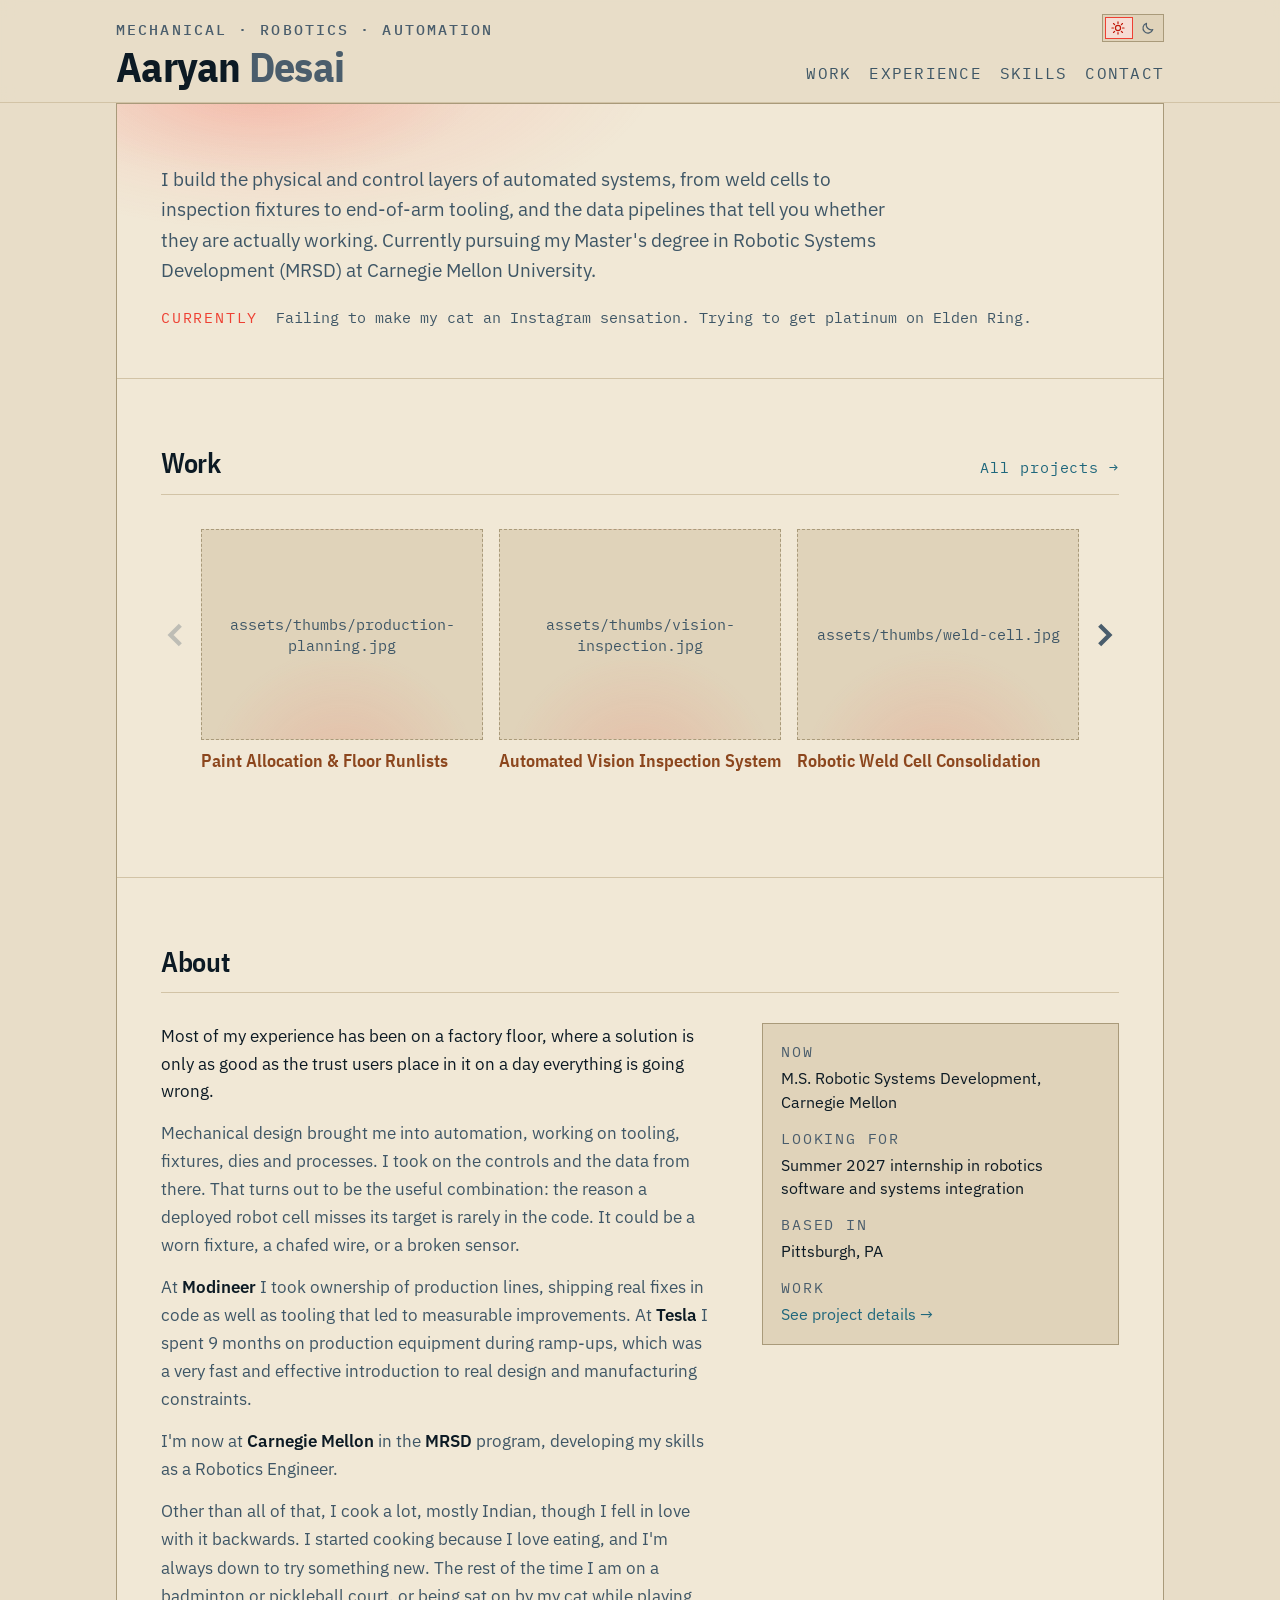
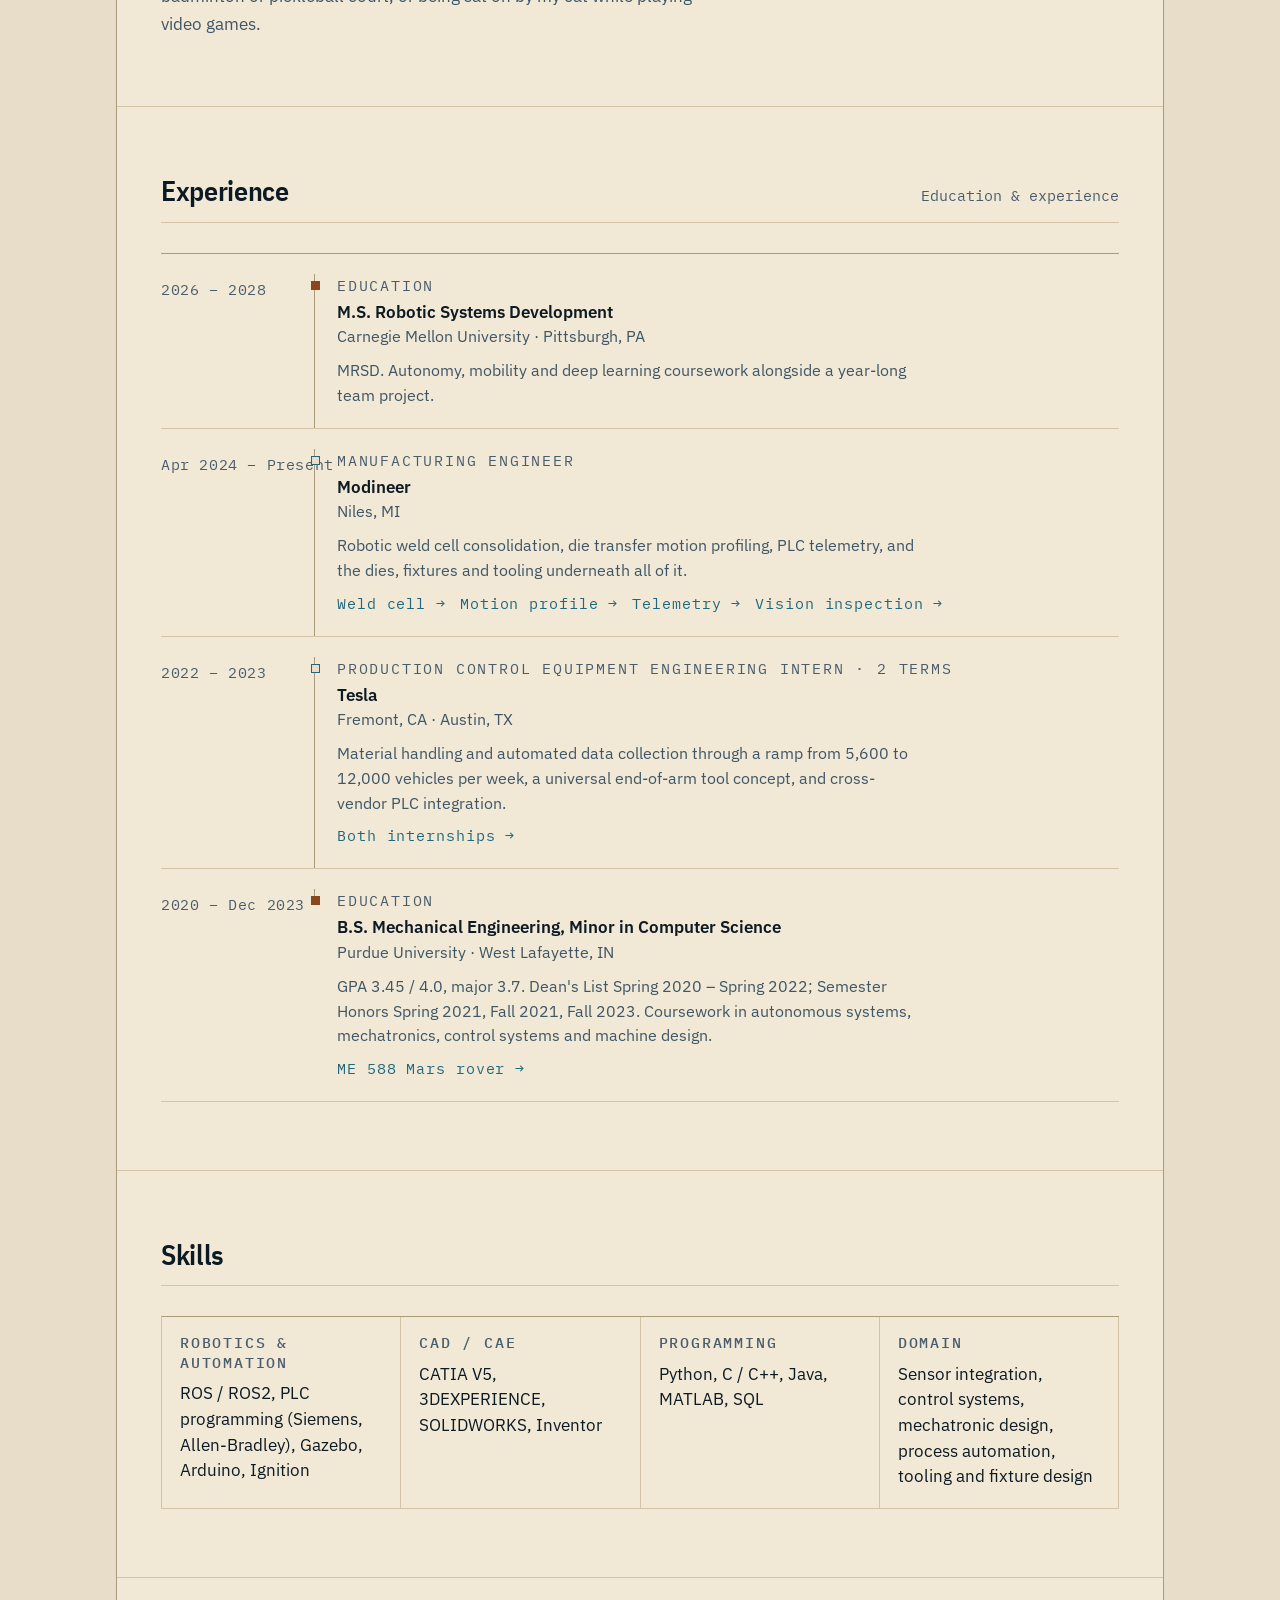
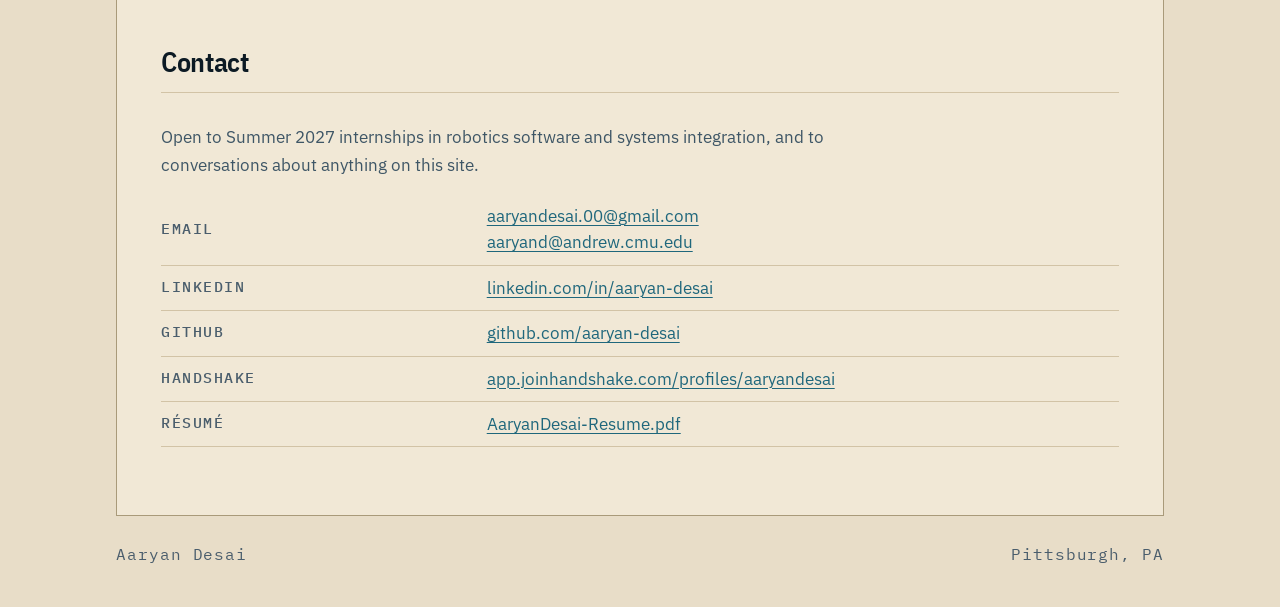
==== index.html @ afa017c1 "Rework landing page, header, light theme" ====
<!doctype html>
<html lang="en">
<head>
<meta charset="utf-8">
<meta name="viewport" content="width=device-width, initial-scale=1, viewport-fit=cover">
<title>Aaryan Desai</title>
<meta name="description" content="Robotics software and systems integration, from a mechanical engineering background. CMU MRSD.">
<link rel="preconnect" href="https://fonts.googleapis.com">
<link rel="preconnect" href="https://fonts.gstatic.com" crossorigin>
<link rel="stylesheet" href="https://fonts.googleapis.com/css2?family=IBM+Plex+Mono:wght@400;500;600&family=IBM+Plex+Sans+Condensed:wght@500;600;700&family=IBM+Plex+Sans:wght@400;500;600&display=swap">
<link rel="stylesheet" href="assets/site.css">
</head>
<body>

<header class="topbar">
  <div class="topbar-inner">
    <p class="brand-tag">Mechanical &middot; Robotics &middot; Automation</p>
    <h1 class="brand"><a class="wordmark" href="index.html">Aaryan <span class="surname">Desai</span></a></h1>
    <nav>
      <a href="work/index.html">Work</a>
      <a href="#experience">Experience</a>
      <a href="#skills">Skills</a>
      <a href="#contact">Contact</a>
    </nav>
    <button class="theme-switch" id="theme-toggle" type="button" role="switch"
            aria-checked="false" aria-label="Dark mode">
      <span class="ts-track">
        <span class="ts-icon ts-sun" aria-hidden="true">
          <svg viewBox="0 0 24 24" width="14" height="14" fill="none" stroke="currentColor"
               stroke-width="2" stroke-linecap="round"><circle cx="12" cy="12" r="4.4"/><path
               d="M12 1.6v2.6M12 19.8v2.6M4.3 4.3l1.9 1.9M17.8 17.8l1.9 1.9M1.6 12h2.6M19.8 12h2.6M4.3 19.7l1.9-1.9M17.8 6.2l1.9-1.9"/></svg>
        </span>
        <span class="ts-icon ts-moon" aria-hidden="true">
          <svg viewBox="0 0 24 24" width="14" height="14" fill="none" stroke="currentColor"
               stroke-width="2" stroke-linejoin="round" stroke-linecap="round"><path
               d="M20.2 14.6A8.6 8.6 0 0 1 9.4 3.8a8.6 8.6 0 1 0 10.8 10.8z"/></svg>
        </span>
        <span class="ts-knob" aria-hidden="true"></span>
      </span>
    </button>
  </div>
</header>

<main class="sheet">
  <div class="frame">

    <section class="hero hero-open">
      <div class="hero-body">
        <p class="lede">I build the physical and control layers of automated systems, from weld cells to inspection
        fixtures to end-of-arm tooling, and the data pipelines that tell you whether they are actually working.
        Currently pursuing my Master's degree in Robotic Systems Development (MRSD) at Carnegie Mellon University.</p>
        <p class="about-now"><span class="now-k">Currently</span> Failing to make my cat an Instagram sensation.
        Trying to get platinum on Elden Ring.</p>
      </div>
    </section>

    <section class="section" id="work">
      <div class="section-head">
        <h2 class="section-title">Work</h2>
        <a class="more" href="work/index.html">All projects &rarr;</a>
      </div>
      <div class="tile-row" id="tile-row">
      <button class="tile-step" id="tile-prev" type="button" aria-label="Previous project" disabled>
        <svg viewBox="0 0 24 24" fill="none" stroke="currentColor" stroke-width="4"
             aria-hidden="true"><polyline points="16 3 7 12 16 21"/></svg>
      </button>
      <div class="tile-strip" id="tile-strip">
        <a class="tile" href="work/production-planning.html">
          <span class="tile-thumb is-empty"><span class="hint">assets/thumbs/production-planning.jpg</span></span>
          <span class="tile-title">Paint Allocation &amp; Floor Runlists</span>
        </a>
        <a class="tile" href="work/vision-inspection.html">
          <span class="tile-thumb is-empty"><span class="hint">assets/thumbs/vision-inspection.jpg</span></span>
          <span class="tile-title">Automated Vision Inspection System</span>
        </a>
        <a class="tile" href="work/weld-cell.html">
          <span class="tile-thumb is-empty"><span class="hint">assets/thumbs/weld-cell.jpg</span></span>
          <span class="tile-title">Robotic Weld Cell Consolidation</span>
        </a>
        <a class="tile" href="work/die-transfer.html">
          <span class="tile-thumb is-empty"><span class="hint">assets/thumbs/die-transfer.jpg</span></span>
          <span class="tile-title">Die Transfer Motion Profile</span>
        </a>
        <a class="tile" href="work/plc-telemetry.html">
          <span class="tile-thumb is-empty"><span class="hint">assets/thumbs/plc-telemetry.jpg</span></span>
          <span class="tile-title">PLC Telemetry &amp; Fault Analytics</span>
        </a>
        <a class="tile" href="work/tesla-internships.html">
          <span class="tile-thumb is-empty"><span class="hint">assets/thumbs/tesla-internships.jpg</span></span>
          <span class="tile-title">Tesla &mdash; Production Control Equipment</span>
        </a>
        <a class="tile" href="work/mars-rover.html">
          <span class="tile-thumb is-empty"><span class="hint">assets/thumbs/mars-rover.jpg</span></span>
          <span class="tile-title">ME 588 Autonomous Mars Rover</span>
        </a>
      </div>
      <button class="tile-step" id="tile-next" type="button" aria-label="Next project">
        <svg viewBox="0 0 24 24" fill="none" stroke="currentColor" stroke-width="4"
             aria-hidden="true"><polyline points="8 3 17 12 8 21"/></svg>
      </button>
      </div>
    </section>

    <section class="section" id="about">
      <div class="section-head">
        <h2 class="section-title">About</h2>
      </div>
      <div class="about-grid">
        <div class="about-prose">
          <p class="first">Most of my experience has been on a factory floor, where a solution is only as good as the
          trust users place in it on a day everything is going wrong.</p>
          <p>Mechanical design brought me into automation, working on tooling, fixtures, dies and processes. I took on
          the controls and the data from there. That turns out to be the useful combination: the reason
          a deployed robot cell misses its target is rarely in the code. It could be a worn fixture, a chafed wire, or a broken sensor.</p>
          <p>At <strong>Modineer</strong> I took ownership of production lines, shipping real fixes in code as well as tooling that led 
          to measurable improvements. At <strong>Tesla</strong> I spent 9 months on production 
          equipment during ramp-ups, which was a very fast and effective introduction to real design and manufacturing constraints.</p>
          <p>I'm now at <strong>Carnegie Mellon</strong> in the <strong>MRSD</strong> program, developing my skills as a Robotics Engineer.</p>
          <p>Other than all of that, I cook a lot, mostly Indian, though I fell in love with it backwards. I
          started cooking because I love eating, and I'm always down to try something new. The rest of the time
          I am on a badminton or pickleball court, or being sat on by my cat while playing video games.</p>
        </div>

        <aside class="about-aside">
          <div class="aside-row">
            <span class="aside-k">Now</span>
            <span class="aside-v">M.S. Robotic Systems Development, Carnegie Mellon</span>
          </div>
          <div class="aside-row">
            <span class="aside-k">Looking for</span>
            <span class="aside-v">Summer 2027 internship in robotics software and systems integration</span>
          </div>
          <div class="aside-row">
            <span class="aside-k">Based in</span>
            <span class="aside-v">Pittsburgh, PA</span>
          </div>
          <div class="aside-row">
            <span class="aside-k">Work</span>
            <span class="aside-v"><a href="work/index.html">See project details &rarr;</a></span>
          </div>
        </aside>
      </div>
    </section>

    <section class="section" id="experience">
      <div class="section-head">
        <h2 class="section-title">Experience</h2>
        <span class="count">Education &amp; experience</span>
      </div>

      <div class="timeline">

        <div class="tl-item" data-kind="edu">
          <div class="tl-when">2026 &ndash; 2028</div>
          <div class="tl-rail"></div>
          <div class="tl-body">
            <div class="tl-kind">Education</div>
            <div class="tl-title">M.S. Robotic Systems Development</div>
            <div class="tl-org">Carnegie Mellon University &middot; Pittsburgh, PA</div>
            <p class="tl-note">MRSD. Autonomy, mobility and deep learning coursework alongside a year-long
            team project.</p>
          </div>
        </div>

        <div class="tl-item" data-kind="work">
          <div class="tl-when">Apr 2024 &ndash; Present</div>
          <div class="tl-rail"></div>
          <div class="tl-body">
            <div class="tl-kind">Manufacturing Engineer</div>
            <div class="tl-title">Modineer</div>
            <div class="tl-org">Niles, MI</div>
            <p class="tl-note">Robotic weld cell consolidation, die transfer motion profiling, PLC telemetry,
            and the dies, fixtures and tooling underneath all of it.</p>
            <div class="tl-links">
              <a href="work/weld-cell.html">Weld cell &rarr;</a>
              <a href="work/die-transfer.html">Motion profile &rarr;</a>
              <a href="work/plc-telemetry.html">Telemetry &rarr;</a>
              <a href="work/vision-inspection.html">Vision inspection &rarr;</a>
            </div>
          </div>
        </div>

        <div class="tl-item" data-kind="work">
          <div class="tl-when">2022 &ndash; 2023</div>
          <div class="tl-rail"></div>
          <div class="tl-body">
            <div class="tl-kind">Production Control Equipment Engineering Intern &middot; 2 terms</div>
            <div class="tl-title">Tesla</div>
            <div class="tl-org">Fremont, CA &middot; Austin, TX</div>
            <p class="tl-note">Material handling and automated data collection through a ramp from 5,600 to
            12,000 vehicles per week, a universal end-of-arm tool concept, and cross-vendor PLC integration.</p>
            <div class="tl-links">
              <a href="work/tesla-internships.html">Both internships &rarr;</a>
            </div>
          </div>
        </div>

        <div class="tl-item" data-kind="edu">
          <div class="tl-when">2020 &ndash; Dec 2023</div>
          <div class="tl-rail"></div>
          <div class="tl-body">
            <div class="tl-kind">Education</div>
            <div class="tl-title">B.S. Mechanical Engineering, Minor in Computer Science</div>
            <div class="tl-org">Purdue University &middot; West Lafayette, IN</div>
            <p class="tl-note">GPA 3.45 / 4.0, major 3.7. Dean's List Spring 2020 &ndash; Spring 2022;
            Semester Honors Spring 2021, Fall 2021, Fall 2023. Coursework in autonomous systems, mechatronics,
            control systems and machine design.</p>
            <div class="tl-links">
              <a href="work/mars-rover.html">ME 588 Mars rover &rarr;</a>
            </div>
          </div>
        </div>

      </div>
    </section>

    <section class="section" id="skills">
      <div class="section-head">
        <h2 class="section-title">Skills</h2>
      </div>
      <div class="skill-grid">
        <div class="skill-block">
          <h3>Robotics &amp; Automation</h3>
          <p>ROS / ROS2, PLC programming (Siemens, Allen-Bradley), Gazebo, Arduino, Ignition</p>
        </div>
        <div class="skill-block">
          <h3>CAD / CAE</h3>
          <p>CATIA V5, 3DEXPERIENCE, SOLIDWORKS, Inventor</p>
        </div>
        <div class="skill-block">
          <h3>Programming</h3>
          <p>Python, C / C++, Java, MATLAB, SQL</p>
        </div>
        <div class="skill-block">
          <h3>Domain</h3>
          <p>Sensor integration, control systems, mechatronic design, process automation, tooling and fixture design</p>
        </div>
      </div>
    </section>

    <section class="section" id="contact">
      <div class="section-head">
        <h2 class="section-title">Contact</h2>
      </div>
      <div class="prose">
        <p>Open to Summer 2027 internships in robotics software and systems integration, and to
        conversations about anything on this site.</p>
        <div class="table-scroll">
          <table class="spec">
            <tbody>
              <tr><th class="mid">Email</th><td><a href="mailto:aaryandesai.00@gmail.com">aaryandesai.00@gmail.com</a><br>
                <a href="mailto:aaryand@andrew.cmu.edu">aaryand@andrew.cmu.edu</a></td></tr>
              <tr><th>LinkedIn</th><td><a href="https://linkedin.com/in/aaryan-desai">linkedin.com/in/aaryan-desai</a></td></tr>
              <tr><th>GitHub</th><td><a href="https://github.com/aaryan-desai">github.com/aaryan-desai</a></td></tr>
              <tr><th>Handshake</th><td><a href="https://app.joinhandshake.com/profiles/aaryandesai">app.joinhandshake.com/profiles/aaryandesai</a></td></tr>
              <tr><th>Résumé</th><td><a href="assets/AaryanDesai-Resume.pdf">AaryanDesai-Resume.pdf</a></td></tr>
            </tbody>
          </table>
        </div>
      </div>
    </section>

  </div>
</main>

<footer class="footer">
  <span>Aaryan Desai</span>
  <span class="spacer">Pittsburgh, PA</span>
</footer>

<script>
(function () {
  var root = document.documentElement;
  var btn  = document.getElementById('theme-toggle');
  var mq   = window.matchMedia('(prefers-color-scheme: dark)');

  function stored() {
    try { return localStorage.getItem('ad-theme'); } catch (e) { return null; }
  }
  function resolved() {
    var s = stored();
    return (s === 'dark' || s === 'light') ? s : (mq.matches ? 'dark' : 'light');
  }
  function paint() {
    var mode = resolved();
    btn.setAttribute('aria-checked', mode === 'dark' ? 'true' : 'false');
    btn.setAttribute('aria-label', mode === 'dark' ? 'Switch to light mode' : 'Switch to dark mode');
  }

  var s = stored();
  if (s === 'dark' || s === 'light') root.setAttribute('data-theme', s);
  paint();

  btn.addEventListener('click', function () {
    var next = resolved() === 'dark' ? 'light' : 'dark';
    root.setAttribute('data-theme', next);
    try { localStorage.setItem('ad-theme', next); } catch (e) {}
    paint();
  });

  mq.addEventListener('change', function () { if (!stored()) paint(); });
})();
</script>
<script>
(function () {
  var row   = document.getElementById('tile-row');
  var strip = document.getElementById('tile-strip');
  var prev  = document.getElementById('tile-prev');
  var next  = document.getElementById('tile-next');
  var calm  = window.matchMedia('(prefers-reduced-motion: reduce)');

  // one tile plus the gap beside it
  function step() {
    var tiles = strip.querySelectorAll('.tile');
    return tiles.length > 1 ? tiles[1].offsetLeft - tiles[0].offsetLeft : strip.clientWidth;
  }
  function sync() {
    var thumb = strip.querySelector('.tile-thumb');
    if (thumb) row.style.setProperty('--thumb-h', thumb.offsetHeight + 'px');
    var max = strip.scrollWidth - strip.clientWidth;
    prev.disabled = strip.scrollLeft <= 1;
    next.disabled = strip.scrollLeft >= max - 1;
  }
  function move(dir) {
    strip.scrollBy({ left: dir * step(), behavior: calm.matches ? 'auto' : 'smooth' });
  }

  prev.addEventListener('click', function () { move(-1); });
  next.addEventListener('click', function () { move(1); });
  strip.addEventListener('scroll', sync, { passive: true });
  window.addEventListener('resize', sync);
  sync();
})();
</script>

</body>
</html>
---- assets/site.css ----
/* ============================================================
   Aaryan Desai - portfolio
   Aenami "Lantern Glow" (dark) with an inverted Aenami light
   counterpart. Three theme states are handled: bare :root is
   light, the media query covers system-dark, and [data-theme]
   lets the toggle win in both directions.

   Ground family sampled from Alena Aenami, "In Search of Peace"
   via ~/ubuntu-rice/aenami-theme/palette/aenami.json
   ============================================================ */

/* ---- LIGHT: Aenami inverted, on beige. base #0c1a24 becomes the ink. ---- */
:root {
  --paper:       #E8DDC8;   /* beige ground; the ink stays Aenami */
  --surface:     #F1E8D6;
  --sunk:        #E0D3BA;
  --rule:        #D2C3A6;
  --rule-firm:   #A99A7A;

  --ink:         #0C1A24;   /* Aenami base, verbatim */
  --ink-soft:    #3E5666;
  --ink-faint:   #4A5D6C;   /* holds 4.5 on --sunk   */

  --accent:      #1F677C;   /* Aenami teal, deepened for the beige */
  --accent-wash: #CFE2E9;
  --accent-on:   #20687D;
  --signal:      #EE4033;
  --signal-wash: #F6DCD4;
  --signal-on:   #C21507;
  --signal-lift: #B31204;
  --head:        #8C461D;

  --glow-a:      rgba(249, 98, 86, 0.20);
  --glow-b:      rgba(249, 98, 86, 0.00);

  color-scheme: light;
}

/* ---- DARK: Lantern Glow. ---- */
@media (prefers-color-scheme: dark) {
  :root:not([data-theme="light"]) {
    --paper:       #0C1A24;
    --surface:     #142B3C;
    --sunk:        #1B3B51;
    --rule:        #1F4460;
    --rule-firm:   #25516F;

    --ink:         #F8FBFC;
    --ink-soft:    #A3B8C4;
    --ink-faint:   #90A6B2;

    --accent:      #6FC9DC;
    --accent-wash: #234456;
    --accent-on:   #6FC9DC;
    --signal:      #FF6B4F;
    --signal-wash: #33272B;
    --signal-on:   #FF6B4F;
    --signal-lift: #FF7B62;
    --head:        #F0B380;

    --glow-a:      rgba(249, 98, 86, 0.50);
    --glow-b:      rgba(249, 98, 86, 0.00);

    color-scheme: dark;
  }
}

:root[data-theme="dark"] {
  --paper:       #0C1A24;
  --surface:     #142B3C;
  --sunk:        #1B3B51;
  --rule:        #1F4460;
  --rule-firm:   #25516F;

  --ink:         #F8FBFC;
  --ink-soft:    #A3B8C4;
  --ink-faint:   #90A6B2;

  --accent:      #6FC9DC;
  --accent-wash: #234456;
  --accent-on:   #6FC9DC;
  --signal:      #FF6B4F;
  --signal-wash: #33272B;
  --signal-on:   #FF6B4F;
  --signal-lift: #FF7B62;
  --head:        #F0B380;

  --glow-a:      rgba(249, 98, 86, 0.50);
  --glow-b:      rgba(249, 98, 86, 0.00);

  color-scheme: dark;
}

* { box-sizing: border-box; }

body {
  margin: 0;
  background: var(--paper);
  color: var(--ink);
  font-family: "IBM Plex Sans", ui-sans-serif, system-ui, sans-serif;
  font-size: 17px;
  line-height: 1.6;
  -webkit-font-smoothing: antialiased;
}

img { max-width: 100%; display: block; }

a { color: var(--accent); text-decoration-thickness: 1px; text-underline-offset: 3px; }
a:focus-visible, button:focus-visible {
  outline: 2px solid var(--accent);
  outline-offset: 2px;
}

/* ---------- sheet frame ---------------------------------- */

.sheet {
  max-width: 1080px;
  margin: 0 auto;
  padding-inline: 16px;
}

.frame {
  border: 1px solid var(--rule-firm);
  background: var(--surface);
  position: relative;
}

/* corner registration ticks, like a real drawing border */
.frame::before,
.frame::after {
  content: "";
  position: absolute;
  width: 9px; height: 9px;
  border: 1px solid var(--rule-firm);
  pointer-events: none;
}
.frame::before { top: -1px; left: -1px; border-right: 0; border-bottom: 0; }
.frame::after  { bottom: -1px; right: -1px; border-left: 0; border-top: 0; }

/* ---------- type roles ----------------------------------- */

.eyebrow {
  font-family: "IBM Plex Mono", ui-monospace, monospace;
  font-size: 15px;
  font-weight: 500;
  letter-spacing: 0.14em;
  text-transform: uppercase;
  color: var(--ink-faint);
  margin: 0;
}

h1, h2, h3 {
  font-family: "IBM Plex Sans Condensed", "IBM Plex Sans", sans-serif;
  font-weight: 600;
  letter-spacing: -0.01em;
  text-wrap: balance;
  margin: 0;
}

h1 { font-size: clamp(2.06rem, 6vw, 3.25rem); line-height: 1.04; }
h2 { font-size: clamp(1.46rem, 3.4vw, 1.9rem); line-height: 1.15; }
h3 { font-size: 1.1rem; line-height: 1.3; }

p { margin: 0; max-width: 68ch; }

.mono {
  font-family: "IBM Plex Mono", ui-monospace, monospace;
  font-variant-numeric: tabular-nums;
}

.lede {
  font-size: clamp(1.08rem, 2.1vw, 1.18rem);
  color: var(--ink-soft);
  line-height: 1.62;
}

/* ---------- top nav -------------------------------------- */

.topbar {
  position: sticky;
  top: env(safe-area-inset-top, 0px);
  z-index: 20;
  background: color-mix(in srgb, var(--paper) 88%, transparent);
  backdrop-filter: blur(8px);
  border-bottom: 1px solid var(--rule);
}

/* masthead: a small tag line over a large name on the left; the theme
   switch over the nav on the right, nav sitting on the name's baseline */
.topbar-inner {
  max-width: 1080px;
  margin: 0 auto;
  padding: 14px 16px 14px;
  display: grid;
  grid-template-columns: minmax(0, 1fr) auto;
  grid-template-areas:
    "tag  switch"
    "name nav";
  column-gap: 24px;
  row-gap: 4px;
  align-items: end;
}

.brand-tag {
  grid-area: tag;
  font-family: "IBM Plex Mono", ui-monospace, monospace;
  font-size: 15px;
  font-weight: 500;
  letter-spacing: 0.14em;
  text-transform: uppercase;
  color: var(--ink-faint);
  max-width: none;
  /* at tablet widths the nav narrows this column; the line may run on
     under the theme switch's row rather than break in two */
  white-space: nowrap;
}

.brand { grid-area: name; font-size: inherit; line-height: 1; }
.topbar-inner > .wordmark { grid-area: name; }

.wordmark {
  display: block;
  font-family: "IBM Plex Sans Condensed", "IBM Plex Sans", sans-serif;
  font-size: clamp(1.75rem, 4.6vw, 2.6rem);
  font-weight: 700;
  line-height: 1;
  letter-spacing: -0.015em;
  color: var(--ink);
  text-decoration: none;
}
.wordmark .surname { color: var(--ink-faint); }

.topbar .theme-switch { grid-area: switch; justify-self: end; align-self: center; }

.topbar nav {
  grid-area: nav;
  display: flex;
  gap: 18px;
  flex-wrap: wrap;
  padding-bottom: 2px;
}

@media (max-width: 640px) {
  .topbar-inner {
    grid-template-areas:
      "tag  tag"
      "name switch"
      "nav  nav";
    row-gap: 6px;
    padding-block: 10px;
  }
  .brand-tag { letter-spacing: 0.06em; white-space: normal; }
  .topbar nav { padding-bottom: 0; }
}

.topbar nav a {
  font-family: "IBM Plex Mono", monospace;
  font-size: 15.5px;
  letter-spacing: 0.08em;
  text-transform: uppercase;
  color: var(--ink-soft);
  text-decoration: none;
}
.topbar nav a:hover { color: var(--accent); }

.theme-switch {
  background: none;
  border: 0;
  padding: 0;
  cursor: pointer;
  line-height: 0;
  -webkit-tap-highlight-color: transparent;
}

.ts-track {
  position: relative;
  display: inline-flex;
  align-items: stretch;
  width: 62px;
  height: 28px;
  border: 1px solid var(--rule-firm);
  background: var(--sunk);
  transition: border-color 140ms ease;
}
.theme-switch:hover .ts-track { border-color: var(--accent); }

/* the knob sits behind the icons and marks which mode is active */
.ts-knob {
  position: absolute;
  top: 2px;
  left: 2px;
  width: 28px;
  height: 22px;
  border: 1px solid;
  transition: transform 180ms cubic-bezier(.4, 0, .2, 1),
              background 140ms ease, border-color 140ms ease;
}
/* the knob carries the ACTIVE mode's colour, so the highlighted icon
   always sits on a wash of its own hue */
.theme-switch[aria-checked="false"] .ts-knob {
  background: var(--signal-wash);
  border-color: var(--signal);
}
.theme-switch[aria-checked="true"] .ts-knob {
  background: var(--accent-wash);
  border-color: var(--accent);
  transform: translateX(30px);
}

.ts-icon {
  position: relative;
  z-index: 1;
  flex: 1 1 50%;
  display: grid;
  place-items: center;
  color: var(--ink-faint);
  transition: color 140ms ease;
}
.ts-icon svg { display: block; }

/* highlight whichever mode is currently live */
.theme-switch[aria-checked="false"] .ts-sun  { color: var(--signal-on); }
.theme-switch[aria-checked="true"]  .ts-moon { color: var(--accent-on); }

.theme-switch:focus-visible { outline: none; }
.theme-switch:focus-visible .ts-track {
  outline: 2px solid var(--accent);
  outline-offset: 2px;
}

@media (prefers-reduced-motion: reduce) {
  .ts-knob { transition: none; }
}


/* ---------- hero / title block --------------------------- */

.hero {
  padding: clamp(32px, 6vw, 60px) clamp(20px, 4vw, 44px) 0;
  background:
    radial-gradient(ellipse 62% 105% at 16% -14%, var(--glow-a), var(--glow-b) 58%),
    radial-gradient(ellipse 34% 52% at 13% -4%, var(--glow-a), var(--glow-b) 62%),
    var(--surface);
}

.hero-body { display: grid; gap: 20px; }

.hero h1 .surname { color: var(--ink-faint); }

/* title block: the grid of label/value cells from a drawing sheet */
.titleblock {
  margin-top: clamp(32px, 5vw, 48px);
  border-top: 1px solid var(--rule-firm);
  display: grid;
  grid-template-columns: repeat(4, 1fr);
}

.tb-cell {
  padding: 12px clamp(20px, 4vw, 44px) 14px;
  border-right: 1px solid var(--rule);
  border-bottom: 1px solid var(--rule-firm);
}
.tb-cell:first-child { padding-left: clamp(20px, 4vw, 44px); }
.tb-cell:last-child { border-right: 0; }

.tb-label {
  font-family: "IBM Plex Mono", monospace;
  font-size: 15px;
  letter-spacing: 0.13em;
  text-transform: uppercase;
  color: var(--ink-faint);
  display: block;
  margin-bottom: 3px;
}
.tb-value { font-size: 16.5px; font-weight: 500; line-height: 1.35; }

@media (max-width: 720px) {
  .titleblock { grid-template-columns: repeat(2, 1fr); }
  .tb-cell:nth-child(2n) { border-right: 0; }
  .tb-cell { padding-inline: 20px; }
}

/* ---------- generic section ------------------------------ */

.section { padding: clamp(40px, 6vw, 68px) clamp(20px, 4vw, 44px); }
.section + .section { border-top: 1px solid var(--rule); }

.section-head {
  display: flex;
  align-items: baseline;
  gap: 14px;
  flex-wrap: wrap;
  margin-bottom: 26px;
}
.section-head .count {
  font-family: "IBM Plex Mono", monospace;
  font-size: 15px;
  color: var(--ink-faint);
  margin-left: auto;
  font-variant-numeric: tabular-nums;
}

/* ---------- drawing index (project list) ----------------- */

.index-list { border-top: 1px solid var(--rule-firm); }

.index-row {
  display: grid;
  grid-template-columns: 160px minmax(0, 1fr) auto;
  gap: 6px 24px;
  align-items: start;
  padding: 20px 0;
  border-bottom: 1px solid var(--rule);
  text-decoration: none;
  color: inherit;
  position: relative;
  transition: background 120ms ease, padding-left 120ms ease;
}
.index-row:hover,
.index-row:focus-visible {
  background: var(--sunk);
  padding-left: 12px;
}
.index-row:hover .index-title { color: var(--accent); }
.index-row:hover .tile-thumb { border-color: var(--accent); }
.index-row .index-thumb.is-empty { padding: 8px; }

.index-main { display: grid; gap: 7px; }
.index-title {
  font-family: "IBM Plex Sans Condensed", sans-serif;
  font-size: clamp(1.24rem, 2.6vw, 1.45rem);
  font-weight: 600;
  line-height: 1.2;
  color: var(--head);
  transition: color 120ms ease;
}
.index-sub { color: var(--ink-soft); font-size: 16.5px; line-height: 1.5; max-width: 62ch; }

.index-meta {
  display: flex;
  flex-direction: column;
  align-items: flex-end;
  gap: 8px;
  text-align: right;
}
.index-year {
  font-weight: 500;
  font-family: "IBM Plex Mono", monospace;
  font-size: 16px;
  color: var(--ink-faint);
  font-variant-numeric: tabular-nums;
  white-space: nowrap;
}

.tags { display: flex; gap: 5px; flex-wrap: wrap; justify-content: flex-end; }

.tag {
  font-family: "IBM Plex Mono", monospace;
  font-size: 15px;
  font-weight: 500;
  letter-spacing: 0.1em;
  padding: 3px 7px;
  background: var(--accent-wash);
  color: var(--accent-on);
  white-space: nowrap;
}
.tag[data-d="MECH"] { background: var(--signal-wash); color: var(--signal-on); }

/* three columns stop fitting before the phone breakpoint: the thumbnail
   and the matrix would squeeze the text between them. So the meta
   drops under the text first, then everything stacks. */
@media (max-width: 980px) {
  .index-row { grid-template-columns: 140px minmax(0, 1fr); gap: 12px 20px; }
  .index-row .index-thumb { grid-row: 1 / span 2; }
  .index-meta { grid-column: 2; align-items: flex-start; text-align: left; }
  .tags { justify-content: flex-start; }
}

@media (max-width: 640px) {
  .index-row { grid-template-columns: minmax(0, 1fr); }
  .index-row .index-thumb { grid-row: auto; aspect-ratio: 16 / 9; }
  .index-meta { grid-column: auto; }
}

/* ---------- metric strip --------------------------------- */

.metrics {
  display: grid;
  grid-template-columns: repeat(auto-fit, minmax(150px, 1fr));
  border-top: 1px solid var(--rule-firm);
  border-left: 1px solid var(--rule);
}
.metric {
  padding: 16px 18px;
  border-right: 1px solid var(--rule);
  border-bottom: 1px solid var(--rule);
}
.metric-value {
  font-family: "IBM Plex Mono", monospace;
  font-size: clamp(1.51rem, 3.6vw, 1.85rem);
  font-weight: 600;
  color: var(--signal);
  font-variant-numeric: tabular-nums;
  line-height: 1.1;
  letter-spacing: -0.02em;
}
.metric-label {
  font-family: "IBM Plex Mono", monospace;
  font-size: 15px;
  letter-spacing: 0.1em;
  text-transform: uppercase;
  color: var(--ink-faint);
  margin-top: 6px;
  line-height: 1.4;
}

/* ---------- experience ----------------------------------- */

.roles { display: grid; gap: 0; border-top: 1px solid var(--rule-firm); }

.role {
  display: grid;
  grid-template-columns: 170px 1fr;
  gap: 4px 28px;
  padding: 22px 0;
  border-bottom: 1px solid var(--rule);
}
.role-when {
  font-family: "IBM Plex Mono", monospace;
  font-size: 15.5px;
  color: var(--ink-faint);
  letter-spacing: 0.04em;
  padding-top: 5px;
  font-variant-numeric: tabular-nums;
}
.role-title { font-weight: 600; font-size: 1.02rem; }
.role-org { color: var(--ink-soft); font-size: 16.5px; margin-bottom: 9px; }
.role ul { margin: 0; padding-left: 17px; display: grid; gap: 5px; }
.role li { color: var(--ink-soft); font-size: 16.5px; line-height: 1.55; }
.role li strong { color: var(--ink); font-weight: 600; }

@media (max-width: 640px) {
  .role { grid-template-columns: 1fr; gap: 8px; }
  .role-when { padding-top: 0; }
}

/* ---------- skills --------------------------------------- */

.skill-grid {
  display: grid;
  grid-template-columns: repeat(auto-fit, minmax(210px, 1fr));
  gap: 0;
  border-top: 1px solid var(--rule-firm);
  border-left: 1px solid var(--rule);
}
.skill-block {
  padding: 16px 18px 18px;
  border-right: 1px solid var(--rule);
  border-bottom: 1px solid var(--rule);
}
.skill-block h3 {
  font-family: "IBM Plex Mono", monospace;
  font-size: 15px;
  font-weight: 500;
  letter-spacing: 0.12em;
  text-transform: uppercase;
  color: var(--ink-faint);
  margin-bottom: 9px;
}
.skill-block p { font-size: 16.5px; line-height: 1.55; color: var(--ink); }

/* ---------- project page --------------------------------- */

.backlink {
  font-family: "IBM Plex Mono", monospace;
  font-size: 15px;
  letter-spacing: 0.1em;
  text-transform: uppercase;
  text-decoration: none;
  color: var(--ink-soft);
  display: inline-block;
  margin-bottom: 20px;
}
.backlink:hover { color: var(--accent); }

.prose { display: grid; gap: 14px; }
.prose p { font-size: 17px; line-height: 1.68; color: var(--ink-soft); }
.prose p strong { color: var(--ink); font-weight: 600; }
.prose ul { margin: 0; padding-left: 18px; display: grid; gap: 7px; }
.prose li { font-size: 17px; line-height: 1.6; color: var(--ink-soft); }
.prose li strong { color: var(--ink); font-weight: 600; }

/* image plate - drop a render or screenshot in */
.plate { margin: 26px 0 0; }
.plate img { border: 1px solid var(--rule-firm); background: var(--sunk); width: 100%; }

.plate-empty {
  border: 1px dashed var(--rule-firm);
  background: var(--sunk);
  background-image: radial-gradient(ellipse 70% 90% at 50% 120%, var(--glow-a), var(--glow-b) 70%);
  aspect-ratio: 16 / 9;
  max-width: 100%;
  display: grid;
  place-content: center;
  gap: 6px;
  text-align: center;
  padding: 20px;
}
.plate-empty .slot {
  font-family: "IBM Plex Mono", monospace;
  font-size: 15px;
  letter-spacing: 0.1em;
  text-transform: uppercase;
  color: var(--ink-faint);
}
.plate-empty .hint {
  font-family: "IBM Plex Mono", monospace;
  font-size: 15.5px;
  color: var(--ink-soft);
}

.plate figcaption {
  font-family: "IBM Plex Mono", monospace;
  font-size: 15px;
  color: var(--ink-faint);
  margin-top: 8px;
  line-height: 1.5;
}

/* spec table */
.spec { width: 100%; border-collapse: collapse; font-size: 16.5px; }
.spec th, .spec td {
  text-align: left;
  padding: 9px 12px 9px 0;
  border-bottom: 1px solid var(--rule);
  vertical-align: top;
}
.spec th {
  font-family: "IBM Plex Mono", monospace;
  font-size: 15px;
  letter-spacing: 0.1em;
  text-transform: uppercase;
  color: var(--ink-faint);
  font-weight: 500;
  width: 34%;
  white-space: nowrap;
}
.spec td { color: var(--ink); }
/* a label beside a multi-line value */
.spec th.mid { vertical-align: middle; }
.table-scroll { overflow-x: auto; }

/* revision note - the "you fill this in" marker */
.revnote {
  border-left: 2px solid var(--signal);
  background: var(--sunk);
  padding: 12px 15px;
  margin-top: 20px;
}
.revnote .rev-tag {
  font-family: "IBM Plex Mono", monospace;
  font-size: 15px;
  letter-spacing: 0.12em;
  text-transform: uppercase;
  color: var(--signal-lift);
  display: block;
  margin-bottom: 4px;
}
.revnote p { font-size: 16px; color: var(--ink-soft); line-height: 1.55; }

/* ---------- footer --------------------------------------- */

.footer {
  padding: 26px 16px 40px;
  max-width: 1080px;
  margin: 0 auto;
  display: flex;
  gap: 14px;
  flex-wrap: wrap;
  align-items: baseline;
}
.footer, .footer a {
  font-family: "IBM Plex Mono", monospace;
  font-size: 15.5px;
  letter-spacing: 0.06em;
  color: var(--ink-faint);
}
.footer .spacer { margin-left: auto; }

@media (prefers-reduced-motion: reduce) {
  * { transition: none !important; animation: none !important; }
}

/* ---------- flow diagram (data pipeline) ----------------- */

.flow {
  display: flex;
  align-items: stretch;
  gap: 0;
  flex-wrap: wrap;
  margin-top: 24px;
  border: 1px solid var(--rule-firm);
  background: var(--sunk);
  padding: 18px 16px;
}
.flow-node {
  flex: 1 1 130px;
  min-width: 0;
  border: 1px solid var(--rule-firm);
  background: var(--surface);
  padding: 11px 12px;
  display: grid;
  gap: 3px;
  align-content: start;
}
.flow-node .n-name {
  font-family: "IBM Plex Mono", monospace;
  font-size: 15.5px;
  font-weight: 600;
  color: var(--ink);
  letter-spacing: 0.02em;
}
.flow-node .n-desc { font-size: 15.5px; color: var(--ink-soft); line-height: 1.45; }
.flow-arrow {
  flex: 0 0 34px;
  display: grid;
  place-content: center;
  color: var(--accent);
  font-family: "IBM Plex Mono", monospace;
  font-size: 17px;
}
@media (max-width: 680px) {
  .flow { flex-direction: column; }
  .flow-arrow { flex: 0 0 24px; transform: rotate(90deg); }
}

/* ---------- about ---------------------------------------- */

.about-grid {
  display: grid;
  grid-template-columns: 1.55fr 1fr;
  gap: clamp(24px, 4vw, 48px);
  align-items: start;
}
@media (max-width: 760px) { .about-grid { grid-template-columns: 1fr; } }

.about-prose { display: grid; gap: 14px; }
.about-prose p { font-size: 16.5px; line-height: 1.7; color: var(--ink-soft); max-width: 62ch; }
.about-prose p strong { color: var(--ink); font-weight: 600; }
.about-prose p.first { font-size: 17px; color: var(--ink); line-height: 1.6; }

.about-aside {
  border: 1px solid var(--rule-firm);
  background: var(--sunk);
  padding: 16px 18px 18px;
  display: grid;
  gap: 13px;
}
.aside-row { display: grid; gap: 3px; }
.aside-k {
  font-family: "IBM Plex Mono", monospace;
  font-size: 15px;
  letter-spacing: 0.12em;
  text-transform: uppercase;
  color: var(--ink-faint);
}
.aside-v { font-size: 16px; color: var(--ink); line-height: 1.45; }
.aside-v a { color: var(--accent); text-decoration: none; }
.aside-v a:hover { text-decoration: underline; }

/* ---------- timeline ------------------------------------- */

.timeline { border-top: 1px solid var(--rule-firm); }

.tl-item {
  display: grid;
  grid-template-columns: 150px 22px 1fr;
  gap: 4px 0;
  padding: 20px 0;
  border-bottom: 1px solid var(--rule);
  position: relative;
}

.tl-when {
  font-family: "IBM Plex Mono", monospace;
  font-size: 15px;
  color: var(--ink-faint);
  letter-spacing: 0.04em;
  padding-top: 4px;
  font-variant-numeric: tabular-nums;
  white-space: nowrap;
}

/* the rail: a marker whose shape encodes what kind of entry this is */
.tl-rail { position: relative; }
.tl-rail::before {
  content: "";
  position: absolute;
  left: 3px;
  top: 0;
  bottom: -20px;
  width: 1px;
  background: var(--rule-firm);
}
.tl-item:last-child .tl-rail::before { bottom: auto; height: 10px; }
.tl-rail::after {
  content: "";
  position: absolute;
  left: 0;
  top: 7px;
  width: 7px;
  height: 7px;
  background: var(--paper);
  border: 1px solid var(--accent);
}
/* education gets a filled marker, work an open one - a real distinction */
.tl-item[data-kind="edu"] .tl-rail::after {
  background: var(--head);
  border-color: var(--head);
}

.tl-body { padding-left: 4px; }
.tl-title { font-weight: 600; font-size: 1.04rem; color: var(--ink); line-height: 1.25; }
.tl-org { color: var(--ink-soft); font-size: 16px; margin-top: 2px; }
.tl-note { color: var(--ink-soft); font-size: 16px; line-height: 1.55; margin-top: 8px; max-width: 58ch; }
.tl-kind {
  font-family: "IBM Plex Mono", monospace;
  font-size: 15px;
  letter-spacing: 0.12em;
  text-transform: uppercase;
  color: var(--ink-faint);
  margin-bottom: 4px;
}
.tl-links { margin-top: 9px; display: flex; gap: 14px; flex-wrap: wrap; }
.tl-links a {
  font-family: "IBM Plex Mono", monospace;
  font-size: 15px;
  letter-spacing: 0.06em;
  color: var(--accent);
  text-decoration: none;
}
.tl-links a:hover { text-decoration: underline; }

@media (max-width: 640px) {
  .tl-item { grid-template-columns: 18px 1fr; }
  .tl-when { grid-column: 2; padding-top: 0; margin-bottom: 4px; }
  .tl-rail { grid-row: 1 / span 2; grid-column: 1; }
  .tl-body { grid-column: 2; }
}

/* ---------- work index filters --------------------------- */

.filters {
  display: flex;
  gap: 7px;
  flex-wrap: wrap;
  margin-bottom: 22px;
}
.filter {
  font-family: "IBM Plex Mono", monospace;
  font-size: 15px;
  letter-spacing: 0.08em;
  text-transform: uppercase;
  padding: 6px 11px;
  background: none;
  border: 1px solid var(--rule-firm);
  color: var(--ink-soft);
  cursor: pointer;
  transition: border-color 120ms ease, color 120ms ease, background 120ms ease;
}
.filter:hover { border-color: var(--accent); color: var(--accent); }
.filter[aria-pressed="true"] {
  background: var(--accent-wash);
  border-color: var(--accent);
  color: var(--accent-on);
}
.filter .fc { color: var(--ink-faint); margin-left: 6px; }
.filter[aria-pressed="true"] .fc { color: var(--accent-on); opacity: 0.75; }

.index-row[hidden] { display: none !important; }

.filter-empty {
  padding: 26px 0;
  color: var(--ink-faint);
  font-family: "IBM Plex Mono", monospace;
  font-size: 15.5px;
}

/* ---------- section headings ----------------------------- */
/* Promoted from the mono eyebrow treatment: these are headings,
   not captions, and were reading as subtitles at label size. */

.section-title {
  font-family: "IBM Plex Sans Condensed", "IBM Plex Sans", sans-serif;
  font-size: clamp(1.4rem, 2.9vw, 1.75rem);
  font-weight: 600;
  line-height: 1.15;
  letter-spacing: -0.012em;
  color: var(--ink);
  margin: 0;
  text-wrap: balance;
}

.section-head {
  align-items: baseline;
  margin-bottom: 30px;
  padding-bottom: 14px;
  border-bottom: 1px solid var(--rule);
}

/* ---------- discipline matrix (work index) --------------- */

.matrix {
  display: grid;
  grid-template-columns: repeat(4, minmax(0, 1fr));
  border: 1px solid var(--rule-firm);
  min-width: 232px;
}

.mx {
  padding: 7px 4px 8px;
  text-align: center;
  border-right: 1px solid var(--rule);
  font-family: "IBM Plex Mono", monospace;
  font-size: 15px;
  letter-spacing: 0.04em;
  color: var(--ink-faint);
  background: none;
  line-height: 1.2;
}
.mx:last-child { border-right: 0; }

.mx[data-on="1"] {
  background: var(--signal-wash);
  color: var(--signal-on);
  font-weight: 600;
}

.mx-label {
  display: block;
  font-size: 15px;
}

/* four 8-character labels only fit a phone-width row with the cell
   padding and tracking taken out */
@media (max-width: 640px) {
  .matrix { min-width: 0; width: 100%; }
  .mx { padding-inline: 0; letter-spacing: 0; }
}

/* work index meta: company/date and status carry real weight now */
.index-status {
  font-family: "IBM Plex Mono", monospace;
  font-size: 15px;
  letter-spacing: 0.04em;
  color: var(--ink-soft);
  white-space: nowrap;
}

/* the "currently" line: a status readout, not a sentence */
.about-now {
  font-family: "IBM Plex Mono", monospace;
  font-size: 15px;
  line-height: 1.6;
  color: var(--ink-soft);
  margin: 0;
  max-width: none;
}
.now-k {
  display: inline-block;
  letter-spacing: 0.12em;
  text-transform: uppercase;
  color: var(--signal);
  margin-right: 9px;
}

/* a hero with no title block closing it off: it needs its own bottom
   edge, and the section below needs the rule the title block gave */
.hero-open { padding-bottom: clamp(32px, 5vw, 48px); }
.hero-open + .section { border-top: 1px solid var(--rule); }

/* ---------- project tiles (landing) ---------------------- */

.section-head .more {
  margin-left: auto;
  font-family: "IBM Plex Mono", monospace;
  font-size: 15px;
  letter-spacing: 0.06em;
  color: var(--accent);
  text-decoration: none;
}
.section-head .more:hover { text-decoration: underline; }

/* strip with a chevron either side */
.tile-row {
  display: grid;
  grid-template-columns: auto minmax(0, 1fr) auto;
  column-gap: 10px;
  align-items: start;
}

/* --thumb-h is set from script so the chevron centres on the thumbnails
   rather than on thumbnail-plus-title; the 4px matches the strip's inset */
.tile-step {
  width: 30px;
  height: var(--thumb-h, 100%);
  margin-top: 4px;
  display: grid;
  place-items: center;
  padding: 0;
  background: none;
  border: 0;
  color: var(--ink-faint);
  cursor: pointer;
  transition: color 120ms ease;
}
.tile-step svg { display: block; width: 26px; height: 26px; }
.tile-step:hover:not(:disabled) { color: var(--accent); }
.tile-step:disabled { opacity: 0.3; cursor: default; }

/* a window exactly --per tiles wide. Every tile is a mandatory stop, so
   a swipe, a wheel flick or an arrow all move by whole tiles and never
   rest on a half. The 4px inset only keeps focus rings from clipping. */
.tile-strip {
  --per: 3;
  --gap: 16px;
  display: grid;
  grid-auto-flow: column;
  grid-auto-columns: calc((100% - (var(--per) - 1) * var(--gap)) / var(--per));
  gap: var(--gap);
  overflow-x: auto;
  scroll-snap-type: x mandatory;
  margin-inline: -4px;
  padding: 4px 4px 14px;
  scroll-padding-inline: 4px;
  scrollbar-width: thin;
  scrollbar-color: var(--rule-firm) transparent;
}
@media (max-width: 760px) { .tile-strip { --per: 2; } }
@media (max-width: 480px) { .tile-strip { --per: 1; } }

.tile {
  display: grid;
  gap: 10px;
  align-content: start;
  text-decoration: none;
  color: inherit;
  scroll-snap-align: start;
  scroll-snap-stop: always;
}

.tile-thumb {
  display: block;
  aspect-ratio: 4 / 3;
  border: 1px solid var(--rule-firm);
  background: var(--sunk);
  overflow: hidden;
  transition: border-color 120ms ease;
}
.tile-thumb img { width: 100%; height: 100%; object-fit: cover; }

/* thumbnail slot - same language as .plate-empty */
.tile-thumb.is-empty {
  border-style: dashed;
  background-image: radial-gradient(ellipse 70% 90% at 50% 120%, var(--glow-a), var(--glow-b) 70%);
  display: grid;
  place-content: center;
  text-align: center;
  padding: 14px;
}
.tile-thumb .hint {
  font-family: "IBM Plex Mono", monospace;
  font-size: 15px;
  line-height: 1.4;
  color: var(--ink-soft);
  overflow-wrap: anywhere;
}

.tile-title {
  font-family: "IBM Plex Sans Condensed", sans-serif;
  font-size: 1.12rem;
  font-weight: 600;
  line-height: 1.25;
  color: var(--head);
  transition: color 120ms ease;
}
.tile:hover .tile-thumb { border-color: var(--accent); }
.tile:hover .tile-title { color: var(--accent); }
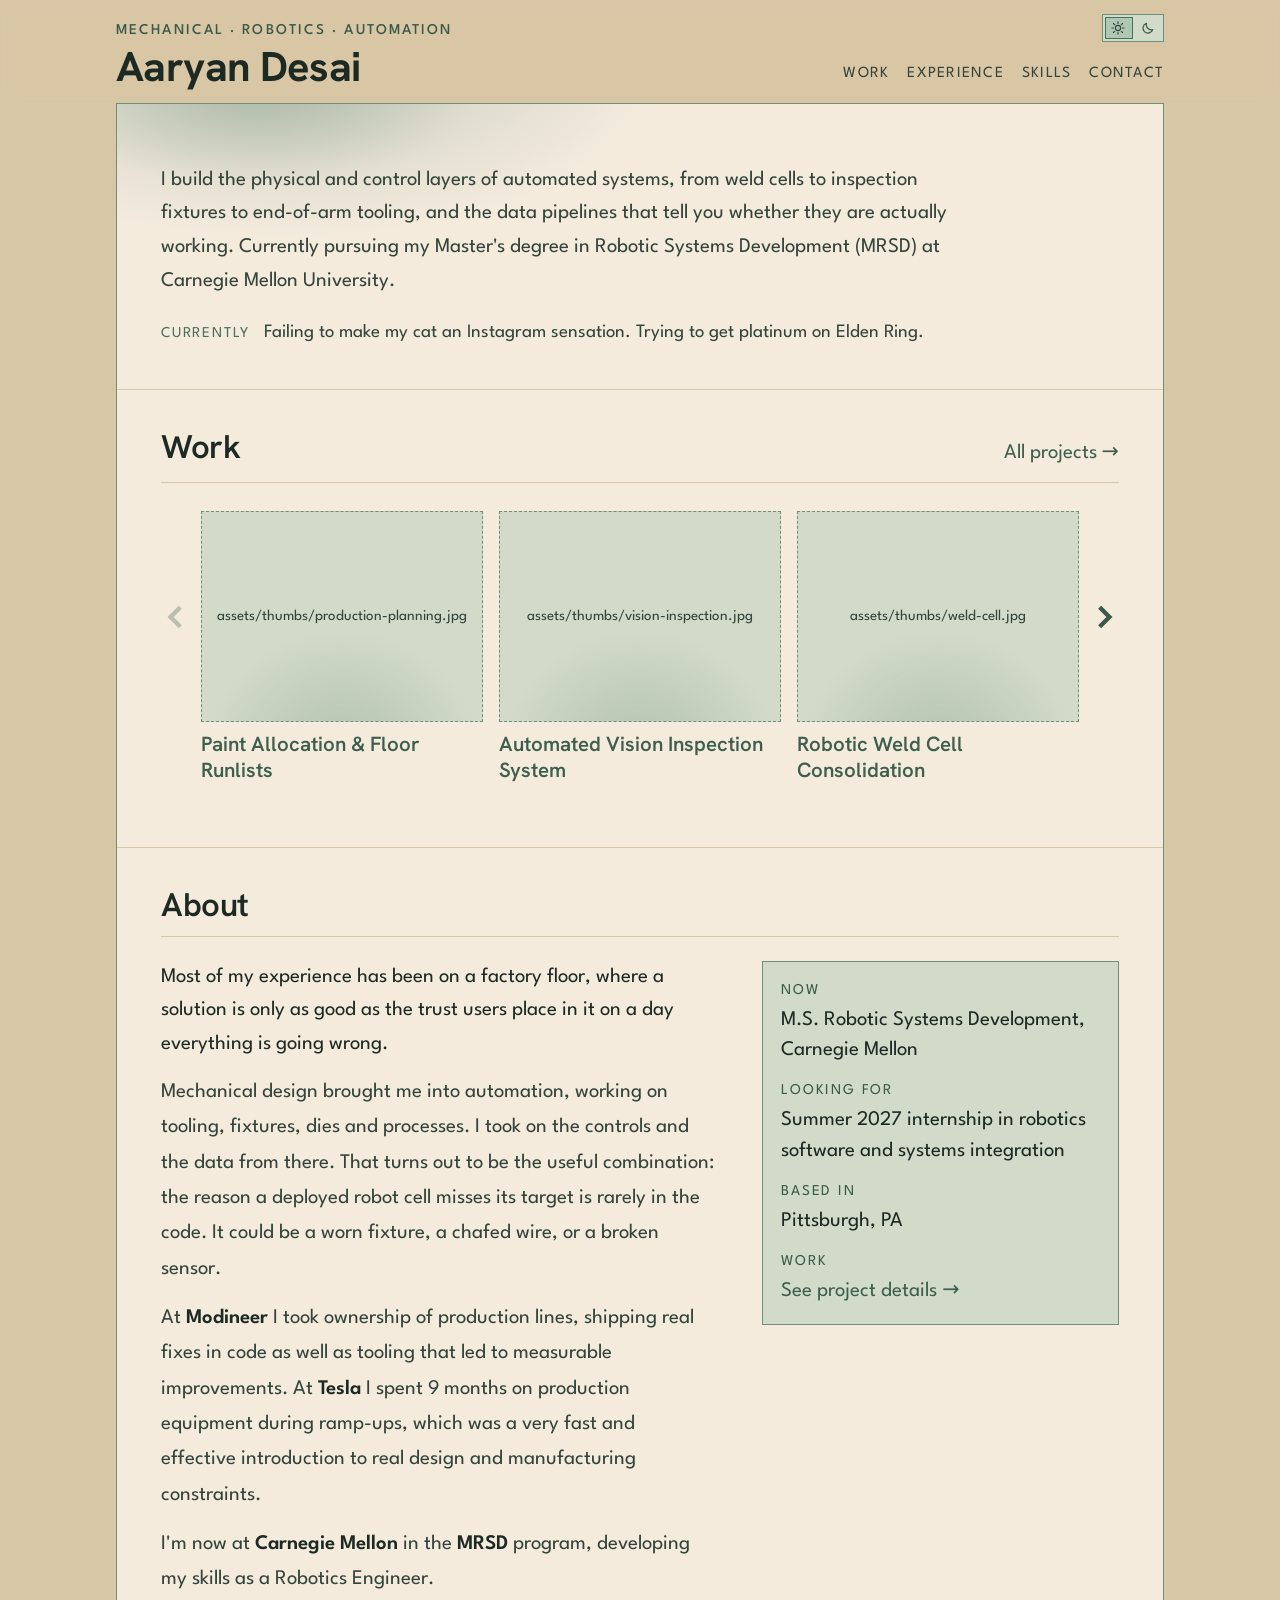
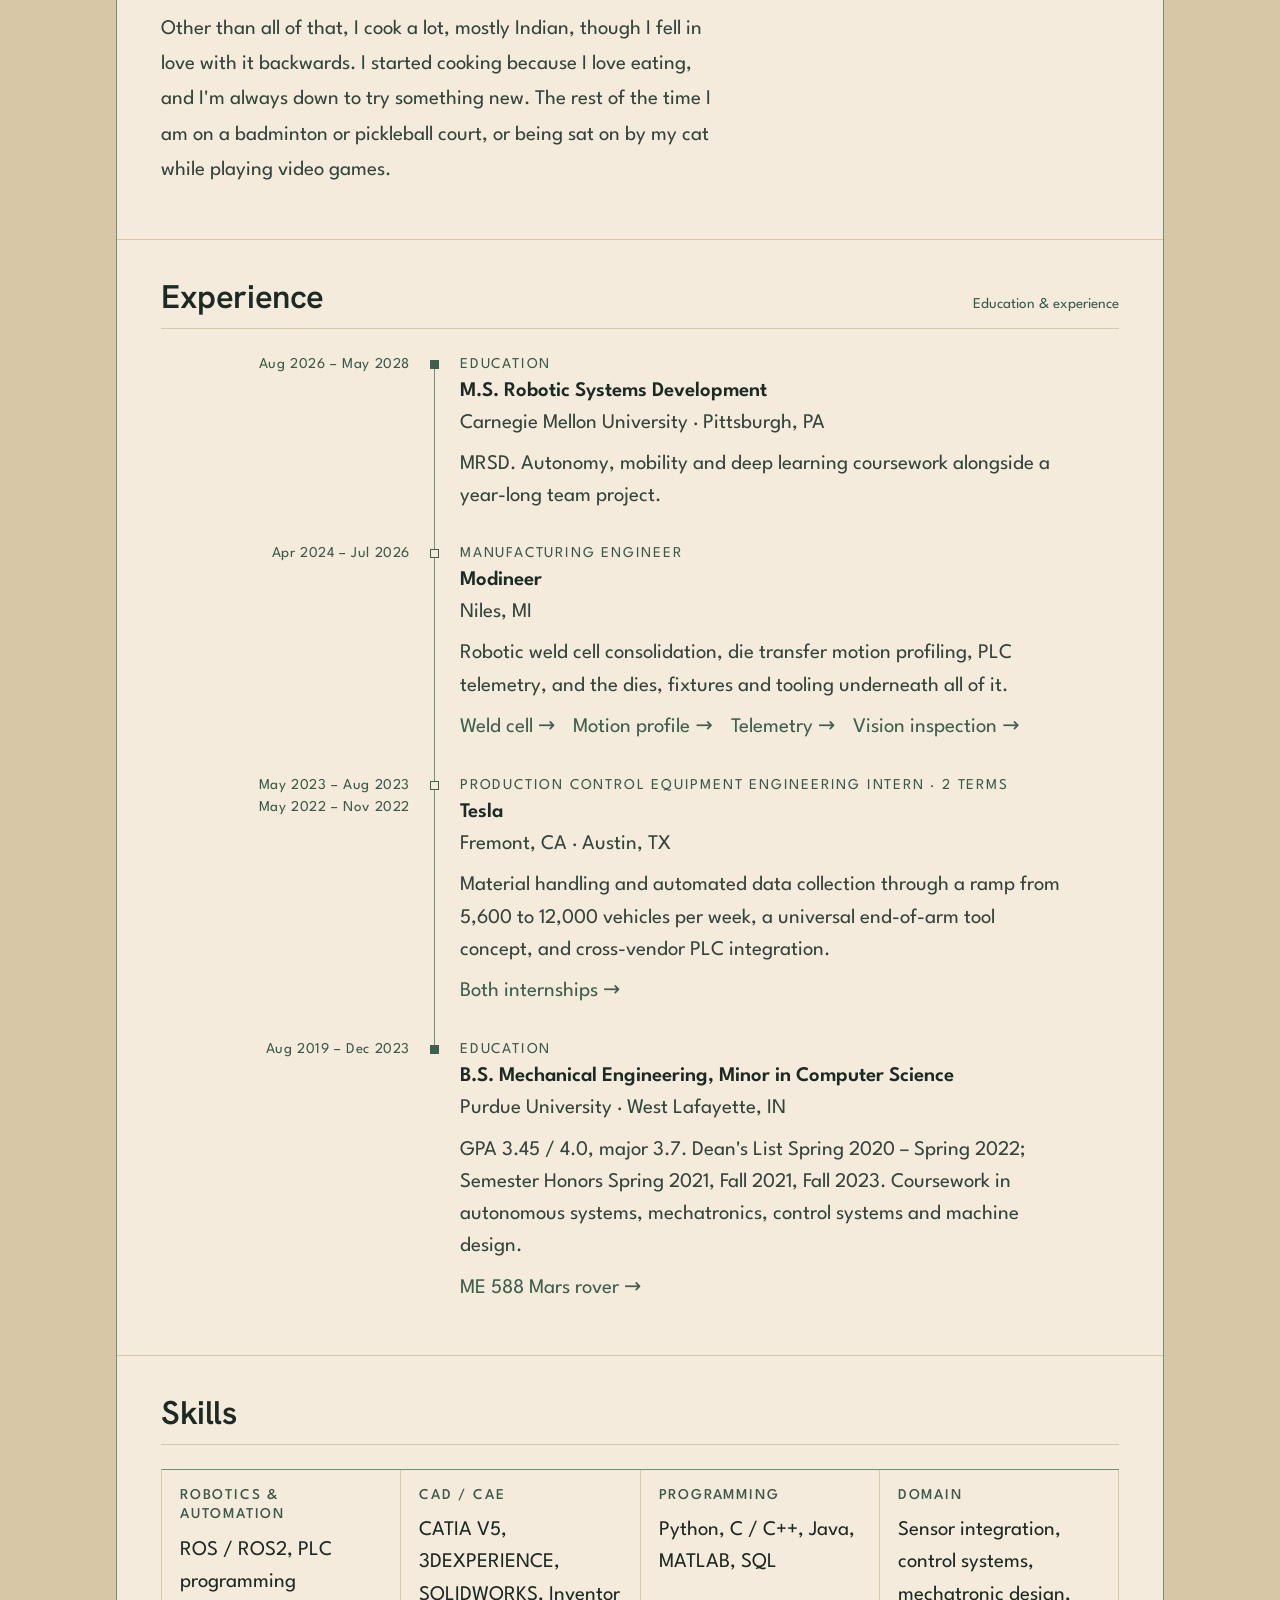
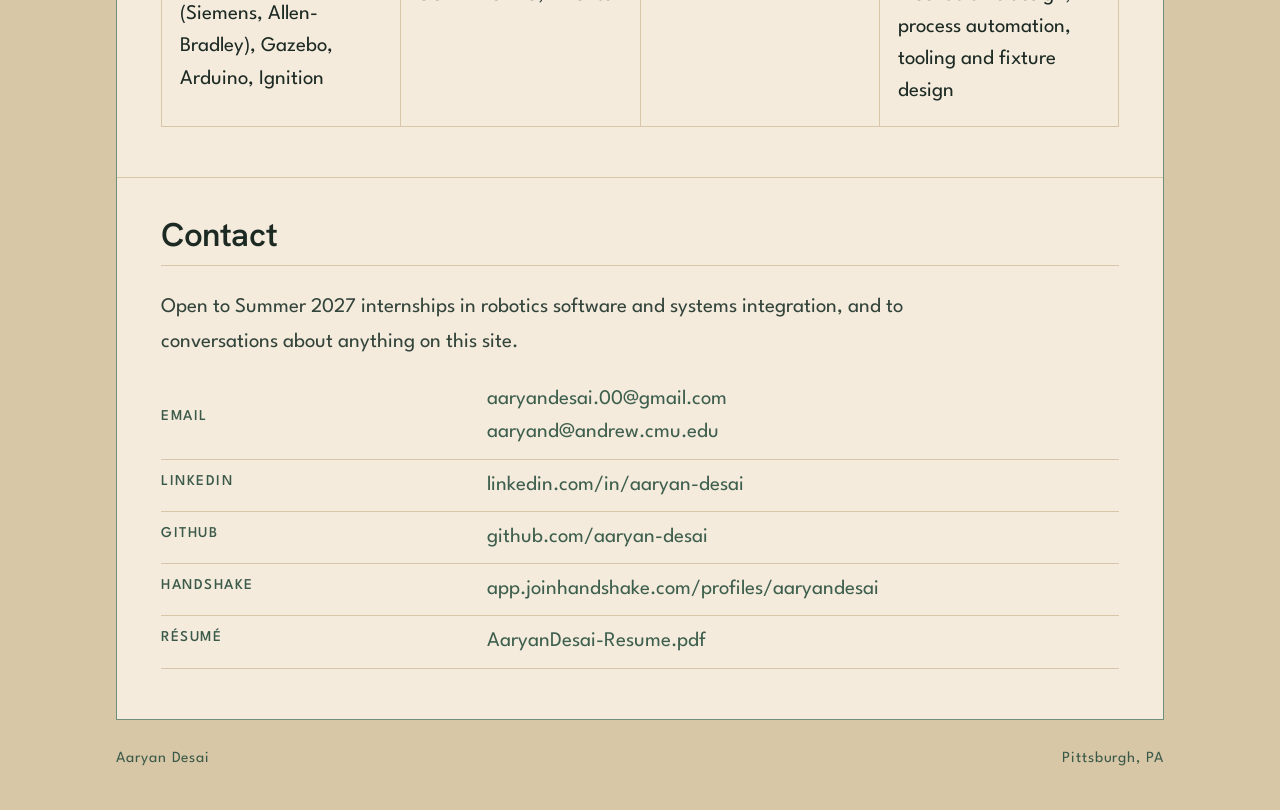
==== commit 82086279: "Font size and style changes" ====
--- a/index.html
+++ b/index.html
@@ -7,7 +7,7 @@
 <meta name="description" content="Robotics software and systems integration, from a mechanical engineering background. CMU MRSD.">
 <link rel="preconnect" href="https://fonts.googleapis.com">
 <link rel="preconnect" href="https://fonts.gstatic.com" crossorigin>
-<link rel="stylesheet" href="https://fonts.googleapis.com/css2?family=IBM+Plex+Mono:wght@400;500;600&family=IBM+Plex+Sans+Condensed:wght@500;600;700&family=IBM+Plex+Sans:wght@400;500;600&display=swap">
+<link rel="stylesheet" href="https://fonts.googleapis.com/css2?family=Hanken+Grotesk:wght@500;600;700&family=League+Spartan:wght@400;500;600;700&display=swap">
 <link rel="stylesheet" href="assets/site.css">
 </head>
 <body>
@@ -15,7 +15,7 @@
 <header class="topbar">
   <div class="topbar-inner">
     <p class="brand-tag">Mechanical &middot; Robotics &middot; Automation</p>
-    <h1 class="brand"><a class="wordmark" href="index.html">Aaryan <span class="surname">Desai</span></a></h1>
+    <h1 class="brand"><a class="wordmark" href="index.html">Aaryan Desai</a></h1>
     <nav>
       <a href="work/index.html">Work</a>
       <a href="#experience">Experience</a>
@@ -151,7 +151,7 @@
       <div class="timeline">
 
         <div class="tl-item" data-kind="edu">
-          <div class="tl-when">2026 &ndash; 2028</div>
+          <div class="tl-when">Aug 2026 &ndash; May 2028</div>
           <div class="tl-rail"></div>
           <div class="tl-body">
             <div class="tl-kind">Education</div>
@@ -163,7 +163,7 @@
         </div>
 
         <div class="tl-item" data-kind="work">
-          <div class="tl-when">Apr 2024 &ndash; Present</div>
+          <div class="tl-when">Apr 2024 &ndash; Jul 2026</div>
           <div class="tl-rail"></div>
           <div class="tl-body">
             <div class="tl-kind">Manufacturing Engineer</div>
@@ -181,7 +181,7 @@
         </div>
 
         <div class="tl-item" data-kind="work">
-          <div class="tl-when">2022 &ndash; 2023</div>
+          <div class="tl-when">May 2023 &ndash; Aug 2023<br>May 2022 &ndash; Nov 2022</div>
           <div class="tl-rail"></div>
           <div class="tl-body">
             <div class="tl-kind">Production Control Equipment Engineering Intern &middot; 2 terms</div>
@@ -196,7 +196,7 @@
         </div>
 
         <div class="tl-item" data-kind="edu">
-          <div class="tl-when">2020 &ndash; Dec 2023</div>
+          <div class="tl-when">Aug 2019 &ndash; Dec 2023</div>
           <div class="tl-rail"></div>
           <div class="tl-body">
             <div class="tl-kind">Education</div>
@@ -248,8 +248,9 @@
         <div class="table-scroll">
           <table class="spec">
             <tbody>
-              <tr><th class="mid">Email</th><td><a href="mailto:aaryandesai.00@gmail.com">aaryandesai.00@gmail.com</a><br>
-                <a href="mailto:aaryand@andrew.cmu.edu">aaryand@andrew.cmu.edu</a></td></tr>
+              <tr><th class="mid">Email</th><td><a class="copy" href="mailto:aaryandesai.00@gmail.com" title="Copy address">aaryandesai.00@gmail.com</a><br>
+                <a class="copy" href="mailto:aaryand@andrew.cmu.edu" title="Copy address">aaryand@andrew.cmu.edu</a>
+                <span class="sr-only" id="copy-status" role="status"></span></td></tr>
               <tr><th>LinkedIn</th><td><a href="https://linkedin.com/in/aaryan-desai">linkedin.com/in/aaryan-desai</a></td></tr>
               <tr><th>GitHub</th><td><a href="https://github.com/aaryan-desai">github.com/aaryan-desai</a></td></tr>
               <tr><th>Handshake</th><td><a href="https://app.joinhandshake.com/profiles/aaryandesai">app.joinhandshake.com/profiles/aaryandesai</a></td></tr>
@@ -307,31 +308,89 @@
   var strip = document.getElementById('tile-strip');
   var prev  = document.getElementById('tile-prev');
   var next  = document.getElementById('tile-next');
+  var tiles = strip.querySelectorAll('.tile');
   var calm  = window.matchMedia('(prefers-reduced-motion: reduce)');
-
-  // one tile plus the gap beside it
-  function step() {
-    var tiles = strip.querySelectorAll('.tile');
-    return tiles.length > 1 ? tiles[1].offsetLeft - tiles[0].offsetLeft : strip.clientWidth;
-  }
-  function sync() {
+  var idx   = 0;      // the tile meant to be leftmost; moves on click, not on arrival
+  var settle;
+
+  function left(i) { return tiles[i].offsetLeft - tiles[0].offsetLeft; }
+  function last() {
+    var per = Math.max(1, Math.round(strip.clientWidth / (left(1) || strip.clientWidth)));
+    return Math.max(0, tiles.length - per);
+  }
+  function paint() {
     var thumb = strip.querySelector('.tile-thumb');
     if (thumb) row.style.setProperty('--thumb-h', thumb.offsetHeight + 'px');
-    var max = strip.scrollWidth - strip.clientWidth;
-    prev.disabled = strip.scrollLeft <= 1;
-    next.disabled = strip.scrollLeft >= max - 1;
-  }
+    prev.disabled = idx <= 0;
+    next.disabled = idx >= last();
+  }
+  // Steps are counted, not measured: a click during the glide still adds
+  // a whole tile, where scrolling "by one width from here" lost it.
   function move(dir) {
-    strip.scrollBy({ left: dir * step(), behavior: calm.matches ? 'auto' : 'smooth' });
+    idx = Math.min(last(), Math.max(0, idx + dir));
+    strip.scrollTo({ left: left(idx), behavior: calm.matches ? 'auto' : 'smooth' });
+    paint();
+  }
+  // after a swipe or wheel, adopt wherever the strip came to rest
+  function adopt() {
+    var best = 0;
+    for (var i = 1; i < tiles.length; i++) {
+      if (Math.abs(left(i) - strip.scrollLeft) < Math.abs(left(best) - strip.scrollLeft)) best = i;
+    }
+    idx = Math.min(best, last());
+    paint();
   }
 
   prev.addEventListener('click', function () { move(-1); });
   next.addEventListener('click', function () { move(1); });
-  strip.addEventListener('scroll', sync, { passive: true });
-  window.addEventListener('resize', sync);
-  sync();
+  strip.addEventListener('scroll', function () {
+    clearTimeout(settle);
+    settle = setTimeout(adopt, 140);
+  }, { passive: true });
+  window.addEventListener('resize', adopt);
+  paint();
 })();
 </script>
+<script>
+(function () {
+  var status = document.getElementById('copy-status');
+  var links  = Array.prototype.slice.call(document.querySelectorAll('a.copy'));
+
+  function fallback(text) {
+    var t = document.createElement('textarea');
+    t.value = text;
+    t.setAttribute('readonly', '');
+    t.style.position = 'fixed';
+    t.style.opacity = '0';
+    document.body.appendChild(t);
+    t.select();
+    var ok = false;
+    try { ok = document.execCommand('copy'); } catch (e) {}
+    document.body.removeChild(t);
+    return ok;
+  }
+  function done(link, text) {
+    links.forEach(function (l) { l.removeAttribute('data-copied'); });
+    link.setAttribute('data-copied', '');
+    status.textContent = 'Copied ' + text;
+    setTimeout(function () { link.removeAttribute('data-copied'); status.textContent = ''; }, 1800);
+  }
+
+  links.forEach(function (link) {
+    link.addEventListener('click', function (e) {
+      var text = link.textContent.trim();
+      e.preventDefault();
+      if (navigator.clipboard && navigator.clipboard.writeText) {
+        navigator.clipboard.writeText(text).then(
+          function () { done(link, text); },
+          function () { if (fallback(text)) done(link, text); else location.href = link.href; }
+        );
+      } else if (fallback(text)) done(link, text);
+      else location.href = link.href;   // no clipboard at all: behave as a mail link
+    });
+  });
+})();
+</script>
 
 </body>
 </html>
--- a/assets/site.css
+++ b/assets/site.css
@@ -9,29 +9,33 @@
    via ~/ubuntu-rice/aenami-theme/palette/aenami.json
    ============================================================ */
 
-/* ---- LIGHT: Aenami inverted, on beige. base #0c1a24 becomes the ink. ---- */
+/* ---- LIGHT: sage and cream. Five given colours - #F4EBDD cream,
+   #D8C7A6 tan, #AFC8B4 light sage, #6F8F7B sage, #3E5F4D deep green - used
+   verbatim where marked; the rest are derived from them so text clears
+   AA on every ground it sits on. ---- */
 :root {
-  --paper:       #E8DDC8;   /* beige ground; the ink stays Aenami */
-  --surface:     #F1E8D6;
-  --sunk:        #E0D3BA;
-  --rule:        #D2C3A6;
-  --rule-firm:   #A99A7A;
-
-  --ink:         #0C1A24;   /* Aenami base, verbatim */
-  --ink-soft:    #3E5666;
-  --ink-faint:   #4A5D6C;   /* holds 4.5 on --sunk   */
-
-  --accent:      #1F677C;   /* Aenami teal, deepened for the beige */
-  --accent-wash: #CFE2E9;
-  --accent-on:   #20687D;
-  --signal:      #EE4033;
-  --signal-wash: #F6DCD4;
-  --signal-on:   #C21507;
-  --signal-lift: #B31204;
-  --head:        #8C461D;
-
-  --glow-a:      rgba(249, 98, 86, 0.20);
-  --glow-b:      rgba(249, 98, 86, 0.00);
+  --paper:       #D8C7A6;   /* tan, verbatim: page and masthead */
+  --surface:     #F4EBDD;   /* cream, verbatim: the sheet */
+  --sunk:        #D2DAC9;   /* light sage cut 50/50 with the cream */
+  --rule:        #D8C7A6;   /* tan, verbatim */
+  --rule-firm:   #6F8F7B;   /* sage, verbatim */
+
+  --ink:         #1C2A23;
+  --ink-soft:    #33443B;
+  --ink-faint:   #3A5948;   /* holds 4.5 on --sunk and on --paper */
+
+  --accent:      #3E5F4D;   /* deep green, verbatim */
+  --accent-wash: #AFC8B4;   /* light sage, verbatim */
+  --accent-on:   #2C4638;
+  --signal:      #4A705C;   /* between sage and deep green */
+  --signal-wash: #AFC8B4;
+  --signal-on:   #2C4638;
+  --signal-lift: #2C4638;
+  --head:        #3E5F4D;   /* deep green, verbatim */
+  --mx-line:     #3E5F4D;   /* discipline-box outlines; dark mode leaves this unset */
+
+  --glow-a:      rgba(111, 143, 123, 0.34);
+  --glow-b:      rgba(111, 143, 123, 0.00);
 
   color-scheme: light;
 }
@@ -57,6 +61,7 @@
     --signal-on:   #FF6B4F;
     --signal-lift: #FF7B62;
     --head:        #F0B380;
+    --mx-line:     initial;
 
     --glow-a:      rgba(249, 98, 86, 0.50);
     --glow-b:      rgba(249, 98, 86, 0.00);
@@ -84,11 +89,25 @@
   --signal-on:   #FF6B4F;
   --signal-lift: #FF7B62;
   --head:        #F0B380;
+  --mx-line:     initial;
 
   --glow-a:      rgba(249, 98, 86, 0.50);
   --glow-b:      rgba(249, 98, 86, 0.00);
 
   color-scheme: dark;
+}
+
+/* ---- TYPE: three roles, set once. --font-accent is the "highlight"
+   face: labels, dates, figures. ---- */
+:root {
+  --font-body:   "League Spartan", ui-sans-serif, system-ui, sans-serif;
+  --font-head:   "Hanken Grotesk", ui-sans-serif, system-ui, sans-serif;
+  --font-accent: "League Spartan", ui-sans-serif, system-ui, sans-serif;
+
+  /* one size for all running content (the intro's size); --text-sm is the
+     single step below it. Labels and dates keep their own 15px. */
+  --text:    clamp(1.18rem, 2.3vw, 1.3rem);
+  --text-sm: clamp(1.08rem, 2.1vw, 1.18rem);
 }
 
 * { box-sizing: border-box; }
@@ -97,15 +116,18 @@
   margin: 0;
   background: var(--paper);
   color: var(--ink);
-  font-family: "IBM Plex Sans", ui-sans-serif, system-ui, sans-serif;
-  font-size: 17px;
+  font-family: var(--font-body);
+  font-size: var(--text);
   line-height: 1.6;
   -webkit-font-smoothing: antialiased;
 }
 
 img { max-width: 100%; display: block; }
 
-a { color: var(--accent); text-decoration-thickness: 1px; text-underline-offset: 3px; }
+a { color: var(--accent); text-decoration: none; }
+a:hover { text-decoration: underline; text-decoration-thickness: 1px; text-underline-offset: 3px; }
+/* navigation and whole-card links show hover by colour, not underline */
+.wordmark:hover, .topbar nav a:hover, .backlink:hover, .tile:hover, .index-row:hover { text-decoration: none; }
 a:focus-visible, button:focus-visible {
   outline: 2px solid var(--accent);
   outline-offset: 2px;
@@ -140,7 +162,7 @@
 /* ---------- type roles ----------------------------------- */
 
 .eyebrow {
-  font-family: "IBM Plex Mono", ui-monospace, monospace;
+  font-family: var(--font-accent);
   font-size: 15px;
   font-weight: 500;
   letter-spacing: 0.14em;
@@ -150,7 +172,7 @@
 }
 
 h1, h2, h3 {
-  font-family: "IBM Plex Sans Condensed", "IBM Plex Sans", sans-serif;
+  font-family: var(--font-head);
   font-weight: 600;
   letter-spacing: -0.01em;
   text-wrap: balance;
@@ -164,12 +186,12 @@
 p { margin: 0; max-width: 68ch; }
 
 .mono {
-  font-family: "IBM Plex Mono", ui-monospace, monospace;
+  font-family: var(--font-accent);
   font-variant-numeric: tabular-nums;
 }
 
 .lede {
-  font-size: clamp(1.08rem, 2.1vw, 1.18rem);
+  font-size: var(--text);
   color: var(--ink-soft);
   line-height: 1.62;
 }
@@ -203,7 +225,7 @@
 
 .brand-tag {
   grid-area: tag;
-  font-family: "IBM Plex Mono", ui-monospace, monospace;
+  font-family: var(--font-accent);
   font-size: 15px;
   font-weight: 500;
   letter-spacing: 0.14em;
@@ -220,7 +242,7 @@
 
 .wordmark {
   display: block;
-  font-family: "IBM Plex Sans Condensed", "IBM Plex Sans", sans-serif;
+  font-family: var(--font-head);
   font-size: clamp(1.75rem, 4.6vw, 2.6rem);
   font-weight: 700;
   line-height: 1;
@@ -228,7 +250,6 @@
   color: var(--ink);
   text-decoration: none;
 }
-.wordmark .surname { color: var(--ink-faint); }
 
 .topbar .theme-switch { grid-area: switch; justify-self: end; align-self: center; }
 
@@ -254,7 +275,7 @@
 }
 
 .topbar nav a {
-  font-family: "IBM Plex Mono", monospace;
+  font-family: var(--font-accent);
   font-size: 15.5px;
   letter-spacing: 0.08em;
   text-transform: uppercase;
@@ -345,7 +366,6 @@
 
 .hero-body { display: grid; gap: 20px; }
 
-.hero h1 .surname { color: var(--ink-faint); }
 
 /* title block: the grid of label/value cells from a drawing sheet */
 .titleblock {
@@ -364,7 +384,7 @@
 .tb-cell:last-child { border-right: 0; }
 
 .tb-label {
-  font-family: "IBM Plex Mono", monospace;
+  font-family: var(--font-accent);
   font-size: 15px;
   letter-spacing: 0.13em;
   text-transform: uppercase;
@@ -372,7 +392,7 @@
   display: block;
   margin-bottom: 3px;
 }
-.tb-value { font-size: 16.5px; font-weight: 500; line-height: 1.35; }
+.tb-value { font-size: var(--text); font-weight: 500; line-height: 1.35; }
 
 @media (max-width: 720px) {
   .titleblock { grid-template-columns: repeat(2, 1fr); }
@@ -382,7 +402,10 @@
 
 /* ---------- generic section ------------------------------ */
 
-.section { padding: clamp(40px, 6vw, 68px) clamp(20px, 4vw, 44px); }
+.section {
+  padding: clamp(26px, 3.6vw, 38px) clamp(20px, 4vw, 44px) clamp(34px, 4.6vw, 50px);
+  scroll-margin-top: 112px;   /* clear the sticky masthead on #anchor jumps */
+}
 .section + .section { border-top: 1px solid var(--rule); }
 
 .section-head {
@@ -393,7 +416,7 @@
   margin-bottom: 26px;
 }
 .section-head .count {
-  font-family: "IBM Plex Mono", monospace;
+  font-family: var(--font-accent);
   font-size: 15px;
   color: var(--ink-faint);
   margin-left: auto;
@@ -427,14 +450,14 @@
 
 .index-main { display: grid; gap: 7px; }
 .index-title {
-  font-family: "IBM Plex Sans Condensed", sans-serif;
+  font-family: var(--font-head);
   font-size: clamp(1.24rem, 2.6vw, 1.45rem);
   font-weight: 600;
   line-height: 1.2;
   color: var(--head);
   transition: color 120ms ease;
 }
-.index-sub { color: var(--ink-soft); font-size: 16.5px; line-height: 1.5; max-width: 62ch; }
+.index-sub { color: var(--ink-soft); font-size: var(--text); line-height: 1.5; max-width: 62ch; }
 
 .index-meta {
   display: flex;
@@ -445,7 +468,7 @@
 }
 .index-year {
   font-weight: 500;
-  font-family: "IBM Plex Mono", monospace;
+  font-family: var(--font-accent);
   font-size: 16px;
   color: var(--ink-faint);
   font-variant-numeric: tabular-nums;
@@ -455,7 +478,7 @@
 .tags { display: flex; gap: 5px; flex-wrap: wrap; justify-content: flex-end; }
 
 .tag {
-  font-family: "IBM Plex Mono", monospace;
+  font-family: var(--font-accent);
   font-size: 15px;
   font-weight: 500;
   letter-spacing: 0.1em;
@@ -496,7 +519,7 @@
   border-bottom: 1px solid var(--rule);
 }
 .metric-value {
-  font-family: "IBM Plex Mono", monospace;
+  font-family: var(--font-accent);
   font-size: clamp(1.51rem, 3.6vw, 1.85rem);
   font-weight: 600;
   color: var(--signal);
@@ -505,7 +528,7 @@
   letter-spacing: -0.02em;
 }
 .metric-label {
-  font-family: "IBM Plex Mono", monospace;
+  font-family: var(--font-accent);
   font-size: 15px;
   letter-spacing: 0.1em;
   text-transform: uppercase;
@@ -526,7 +549,7 @@
   border-bottom: 1px solid var(--rule);
 }
 .role-when {
-  font-family: "IBM Plex Mono", monospace;
+  font-family: var(--font-accent);
   font-size: 15.5px;
   color: var(--ink-faint);
   letter-spacing: 0.04em;
@@ -559,7 +582,7 @@
   border-bottom: 1px solid var(--rule);
 }
 .skill-block h3 {
-  font-family: "IBM Plex Mono", monospace;
+  font-family: var(--font-accent);
   font-size: 15px;
   font-weight: 500;
   letter-spacing: 0.12em;
@@ -567,12 +590,12 @@
   color: var(--ink-faint);
   margin-bottom: 9px;
 }
-.skill-block p { font-size: 16.5px; line-height: 1.55; color: var(--ink); }
+.skill-block p { font-size: var(--text); line-height: 1.55; color: var(--ink); }
 
 /* ---------- project page --------------------------------- */
 
 .backlink {
-  font-family: "IBM Plex Mono", monospace;
+  font-family: var(--font-accent);
   font-size: 15px;
   letter-spacing: 0.1em;
   text-transform: uppercase;
@@ -584,10 +607,10 @@
 .backlink:hover { color: var(--accent); }
 
 .prose { display: grid; gap: 14px; }
-.prose p { font-size: 17px; line-height: 1.68; color: var(--ink-soft); }
+.prose p { font-size: var(--text); line-height: 1.68; color: var(--ink-soft); }
 .prose p strong { color: var(--ink); font-weight: 600; }
 .prose ul { margin: 0; padding-left: 18px; display: grid; gap: 7px; }
-.prose li { font-size: 17px; line-height: 1.6; color: var(--ink-soft); }
+.prose li { font-size: var(--text); line-height: 1.6; color: var(--ink-soft); }
 .prose li strong { color: var(--ink); font-weight: 600; }
 
 /* image plate - drop a render or screenshot in */
@@ -607,20 +630,20 @@
   padding: 20px;
 }
 .plate-empty .slot {
-  font-family: "IBM Plex Mono", monospace;
+  font-family: var(--font-accent);
   font-size: 15px;
   letter-spacing: 0.1em;
   text-transform: uppercase;
   color: var(--ink-faint);
 }
 .plate-empty .hint {
-  font-family: "IBM Plex Mono", monospace;
+  font-family: var(--font-accent);
   font-size: 15.5px;
   color: var(--ink-soft);
 }
 
 .plate figcaption {
-  font-family: "IBM Plex Mono", monospace;
+  font-family: var(--font-accent);
   font-size: 15px;
   color: var(--ink-faint);
   margin-top: 8px;
@@ -628,7 +651,7 @@
 }
 
 /* spec table */
-.spec { width: 100%; border-collapse: collapse; font-size: 16.5px; }
+.spec { width: 100%; border-collapse: collapse; font-size: var(--text); }
 .spec th, .spec td {
   text-align: left;
   padding: 9px 12px 9px 0;
@@ -636,7 +659,7 @@
   vertical-align: top;
 }
 .spec th {
-  font-family: "IBM Plex Mono", monospace;
+  font-family: var(--font-accent);
   font-size: 15px;
   letter-spacing: 0.1em;
   text-transform: uppercase;
@@ -658,7 +681,7 @@
   margin-top: 20px;
 }
 .revnote .rev-tag {
-  font-family: "IBM Plex Mono", monospace;
+  font-family: var(--font-accent);
   font-size: 15px;
   letter-spacing: 0.12em;
   text-transform: uppercase;
@@ -666,7 +689,7 @@
   display: block;
   margin-bottom: 4px;
 }
-.revnote p { font-size: 16px; color: var(--ink-soft); line-height: 1.55; }
+.revnote p { font-size: var(--text); color: var(--ink-soft); line-height: 1.55; }
 
 /* ---------- footer --------------------------------------- */
 
@@ -680,7 +703,7 @@
   align-items: baseline;
 }
 .footer, .footer a {
-  font-family: "IBM Plex Mono", monospace;
+  font-family: var(--font-accent);
   font-size: 15.5px;
   letter-spacing: 0.06em;
   color: var(--ink-faint);
@@ -714,19 +737,19 @@
   align-content: start;
 }
 .flow-node .n-name {
-  font-family: "IBM Plex Mono", monospace;
+  font-family: var(--font-accent);
   font-size: 15.5px;
   font-weight: 600;
   color: var(--ink);
   letter-spacing: 0.02em;
 }
-.flow-node .n-desc { font-size: 15.5px; color: var(--ink-soft); line-height: 1.45; }
+.flow-node .n-desc { font-size: var(--text); color: var(--ink-soft); line-height: 1.45; }
 .flow-arrow {
   flex: 0 0 34px;
   display: grid;
   place-content: center;
   color: var(--accent);
-  font-family: "IBM Plex Mono", monospace;
+  font-family: var(--font-accent);
   font-size: 17px;
 }
 @media (max-width: 680px) {
@@ -745,9 +768,9 @@
 @media (max-width: 760px) { .about-grid { grid-template-columns: 1fr; } }
 
 .about-prose { display: grid; gap: 14px; }
-.about-prose p { font-size: 16.5px; line-height: 1.7; color: var(--ink-soft); max-width: 62ch; }
+.about-prose p { font-size: var(--text); line-height: 1.7; color: var(--ink-soft); max-width: 62ch; }
 .about-prose p strong { color: var(--ink); font-weight: 600; }
-.about-prose p.first { font-size: 17px; color: var(--ink); line-height: 1.6; }
+.about-prose p.first { font-size: var(--text); color: var(--ink); line-height: 1.6; }
 
 .about-aside {
   border: 1px solid var(--rule-firm);
@@ -758,37 +781,39 @@
 }
 .aside-row { display: grid; gap: 3px; }
 .aside-k {
-  font-family: "IBM Plex Mono", monospace;
+  font-family: var(--font-accent);
   font-size: 15px;
   letter-spacing: 0.12em;
   text-transform: uppercase;
   color: var(--ink-faint);
 }
-.aside-v { font-size: 16px; color: var(--ink); line-height: 1.45; }
-.aside-v a { color: var(--accent); text-decoration: none; }
-.aside-v a:hover { text-decoration: underline; }
+.aside-v { font-size: var(--text); color: var(--ink); line-height: 1.45; }
 
 /* ---------- timeline ------------------------------------- */
-
-.timeline { border-top: 1px solid var(--rule-firm); }
+/* No rules between entries: the rail is the only line. Dates sit
+   right-aligned against it so the block reads from the middle out. */
+
+.timeline { max-width: 840px; margin-inline: auto; }
 
 .tl-item {
   display: grid;
-  grid-template-columns: 150px 22px 1fr;
-  gap: 4px 0;
-  padding: 20px 0;
-  border-bottom: 1px solid var(--rule);
-  position: relative;
-}
-
+  grid-template-columns: 190px 22px minmax(0, 1fr);
+  column-gap: 14px;
+  padding-bottom: 30px;
+}
+.tl-item:last-child { padding-bottom: 0; }
+
+/* date and the first line of the entry share a 22px line box, and the
+   marker is centred on it */
 .tl-when {
-  font-family: "IBM Plex Mono", monospace;
-  font-size: 15px;
+  font-family: var(--font-accent);
+  font-size: 15px;
+  line-height: 22px;
   color: var(--ink-faint);
   letter-spacing: 0.04em;
-  padding-top: 4px;
   font-variant-numeric: tabular-nums;
   white-space: nowrap;
+  text-align: right;
 }
 
 /* the rail: a marker whose shape encodes what kind of entry this is */
@@ -796,21 +821,22 @@
 .tl-rail::before {
   content: "";
   position: absolute;
-  left: 3px;
+  left: 10px;
   top: 0;
-  bottom: -20px;
+  bottom: -30px;
   width: 1px;
   background: var(--rule-firm);
 }
-.tl-item:last-child .tl-rail::before { bottom: auto; height: 10px; }
+.tl-item:first-child .tl-rail::before { top: 11px; }
+.tl-item:last-child .tl-rail::before { bottom: auto; height: 11px; }
 .tl-rail::after {
   content: "";
   position: absolute;
-  left: 0;
+  left: 6px;
   top: 7px;
   width: 7px;
   height: 7px;
-  background: var(--paper);
+  background: var(--surface);
   border: 1px solid var(--accent);
 }
 /* education gets a filled marker, work an open one - a real distinction */
@@ -819,31 +845,24 @@
   border-color: var(--head);
 }
 
-.tl-body { padding-left: 4px; }
-.tl-title { font-weight: 600; font-size: 1.04rem; color: var(--ink); line-height: 1.25; }
-.tl-org { color: var(--ink-soft); font-size: 16px; margin-top: 2px; }
-.tl-note { color: var(--ink-soft); font-size: 16px; line-height: 1.55; margin-top: 8px; max-width: 58ch; }
+.tl-title { font-weight: 600; font-size: var(--text); color: var(--ink); line-height: 1.25; }
+.tl-org { color: var(--ink-soft); font-size: var(--text); margin-top: 2px; }
+.tl-note { color: var(--ink-soft); font-size: var(--text); line-height: 1.55; margin-top: 8px; max-width: 58ch; }
 .tl-kind {
-  font-family: "IBM Plex Mono", monospace;
-  font-size: 15px;
+  font-family: var(--font-accent);
+  font-size: 15px;
+  line-height: 22px;
   letter-spacing: 0.12em;
   text-transform: uppercase;
   color: var(--ink-faint);
   margin-bottom: 4px;
 }
-.tl-links { margin-top: 9px; display: flex; gap: 14px; flex-wrap: wrap; }
-.tl-links a {
-  font-family: "IBM Plex Mono", monospace;
-  font-size: 15px;
-  letter-spacing: 0.06em;
-  color: var(--accent);
-  text-decoration: none;
-}
-.tl-links a:hover { text-decoration: underline; }
+.tl-links { margin-top: 9px; display: flex; gap: 4px 18px; flex-wrap: wrap; }
+.tl-links a { font-size: var(--text); }
 
 @media (max-width: 640px) {
-  .tl-item { grid-template-columns: 18px 1fr; }
-  .tl-when { grid-column: 2; padding-top: 0; margin-bottom: 4px; }
+  .tl-item { grid-template-columns: 22px minmax(0, 1fr); column-gap: 8px; }
+  .tl-when { grid-column: 2; text-align: left; white-space: normal; }
   .tl-rail { grid-row: 1 / span 2; grid-column: 1; }
   .tl-body { grid-column: 2; }
 }
@@ -857,7 +876,7 @@
   margin-bottom: 22px;
 }
 .filter {
-  font-family: "IBM Plex Mono", monospace;
+  font-family: var(--font-accent);
   font-size: 15px;
   letter-spacing: 0.08em;
   text-transform: uppercase;
@@ -882,7 +901,7 @@
 .filter-empty {
   padding: 26px 0;
   color: var(--ink-faint);
-  font-family: "IBM Plex Mono", monospace;
+  font-family: var(--font-accent);
   font-size: 15.5px;
 }
 
@@ -891,8 +910,8 @@
    not captions, and were reading as subtitles at label size. */
 
 .section-title {
-  font-family: "IBM Plex Sans Condensed", "IBM Plex Sans", sans-serif;
-  font-size: clamp(1.4rem, 2.9vw, 1.75rem);
+  font-family: var(--font-head);
+  font-size: clamp(1.6rem, 3.3vw, 2.05rem);
   font-weight: 600;
   line-height: 1.15;
   letter-spacing: -0.012em;
@@ -903,8 +922,8 @@
 
 .section-head {
   align-items: baseline;
-  margin-bottom: 30px;
-  padding-bottom: 14px;
+  margin-bottom: 24px;
+  padding-bottom: 12px;
   border-bottom: 1px solid var(--rule);
 }
 
@@ -913,15 +932,19 @@
 .matrix {
   display: grid;
   grid-template-columns: repeat(4, minmax(0, 1fr));
-  border: 1px solid var(--rule-firm);
+  border: 1px solid var(--mx-line, var(--rule-firm));
   min-width: 232px;
 }
 
+/* League Spartan sits high in its line box (ascent 10, descent 3 at 15px),
+   so equal padding leaves the letters 2px above centre: the top padding
+   carries the difference. The extra 0.04em on the left balances the
+   letter-spacing that trails the last letter. */
 .mx {
-  padding: 7px 4px 8px;
+  padding: 9px 4px 6px calc(4px + 0.04em);
   text-align: center;
-  border-right: 1px solid var(--rule);
-  font-family: "IBM Plex Mono", monospace;
+  border-right: 1px solid var(--mx-line, var(--rule));
+  font-family: var(--font-accent);
   font-size: 15px;
   letter-spacing: 0.04em;
   color: var(--ink-faint);
@@ -950,7 +973,7 @@
 
 /* work index meta: company/date and status carry real weight now */
 .index-status {
-  font-family: "IBM Plex Mono", monospace;
+  font-family: var(--font-accent);
   font-size: 15px;
   letter-spacing: 0.04em;
   color: var(--ink-soft);
@@ -959,8 +982,8 @@
 
 /* the "currently" line: a status readout, not a sentence */
 .about-now {
-  font-family: "IBM Plex Mono", monospace;
-  font-size: 15px;
+  font-family: var(--font-accent);
+  font-size: var(--text-sm);
   line-height: 1.6;
   color: var(--ink-soft);
   margin: 0;
@@ -968,6 +991,7 @@
 }
 .now-k {
   display: inline-block;
+  font-size: 15px;
   letter-spacing: 0.12em;
   text-transform: uppercase;
   color: var(--signal);
@@ -976,20 +1000,12 @@
 
 /* a hero with no title block closing it off: it needs its own bottom
    edge, and the section below needs the rule the title block gave */
-.hero-open { padding-bottom: clamp(32px, 5vw, 48px); }
+.hero-open { padding-bottom: clamp(28px, 4vw, 40px); }
 .hero-open + .section { border-top: 1px solid var(--rule); }
 
 /* ---------- project tiles (landing) ---------------------- */
 
-.section-head .more {
-  margin-left: auto;
-  font-family: "IBM Plex Mono", monospace;
-  font-size: 15px;
-  letter-spacing: 0.06em;
-  color: var(--accent);
-  text-decoration: none;
-}
-.section-head .more:hover { text-decoration: underline; }
+.section-head .more { margin-left: auto; font-size: var(--text); }
 
 /* strip with a chevron either side */
 .tile-row {
@@ -1069,7 +1085,7 @@
   padding: 14px;
 }
 .tile-thumb .hint {
-  font-family: "IBM Plex Mono", monospace;
+  font-family: var(--font-accent);
   font-size: 15px;
   line-height: 1.4;
   color: var(--ink-soft);
@@ -1077,8 +1093,8 @@
 }
 
 .tile-title {
-  font-family: "IBM Plex Sans Condensed", sans-serif;
-  font-size: 1.12rem;
+  font-family: var(--font-head);
+  font-size: 1.28rem;
   font-weight: 600;
   line-height: 1.25;
   color: var(--head);
@@ -1086,3 +1102,45 @@
 }
 .tile:hover .tile-thumb { border-color: var(--accent); }
 .tile:hover .tile-title { color: var(--accent); }
+
+/* ---------- project menu (project pages) ----------------- */
+
+.worknav {
+  display: flex;
+  flex-wrap: wrap;
+  align-items: baseline;
+  gap: 4px 20px;
+  padding: 12px clamp(20px, 4vw, 44px);
+  border-bottom: 1px solid var(--rule);
+  font-size: var(--text);
+}
+.worknav-label {
+  font-family: var(--font-accent);
+  font-size: 15px;
+  letter-spacing: 0.12em;
+  text-transform: uppercase;
+  color: var(--ink-faint);
+}
+.worknav [aria-current] { color: var(--ink); font-weight: 600; }
+
+/* ---------- copy-on-click email -------------------------- */
+
+.copy[data-copied]::after {
+  content: "Copied";
+  display: inline-block;   /* keeps the link's hover underline off the label */
+  margin-left: 12px;
+  font-family: var(--font-accent);
+  font-size: 15px;
+  letter-spacing: 0.08em;
+  text-transform: uppercase;
+  color: var(--ink-faint);
+}
+
+.sr-only {
+  position: absolute;
+  width: 1px; height: 1px;
+  margin: -1px; padding: 0;
+  overflow: hidden;
+  clip-path: inset(50%);
+  white-space: nowrap;
+}
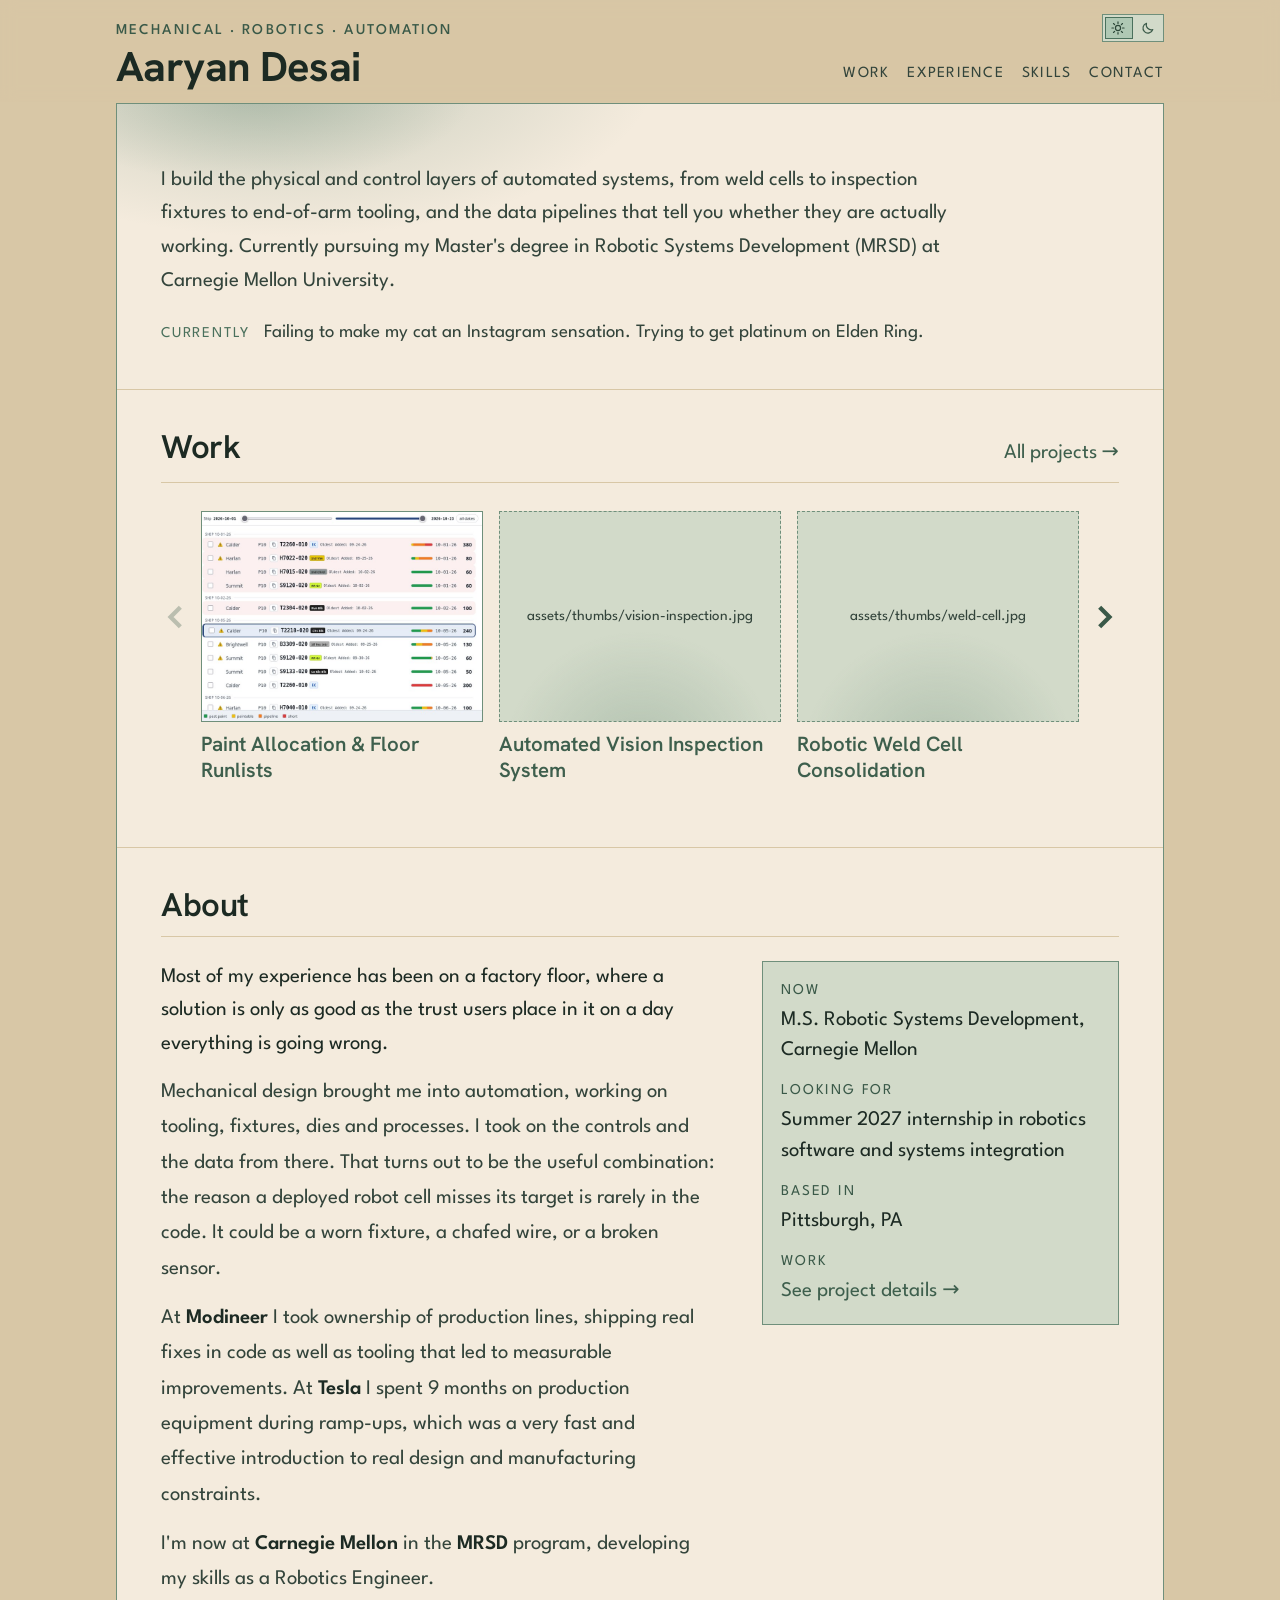
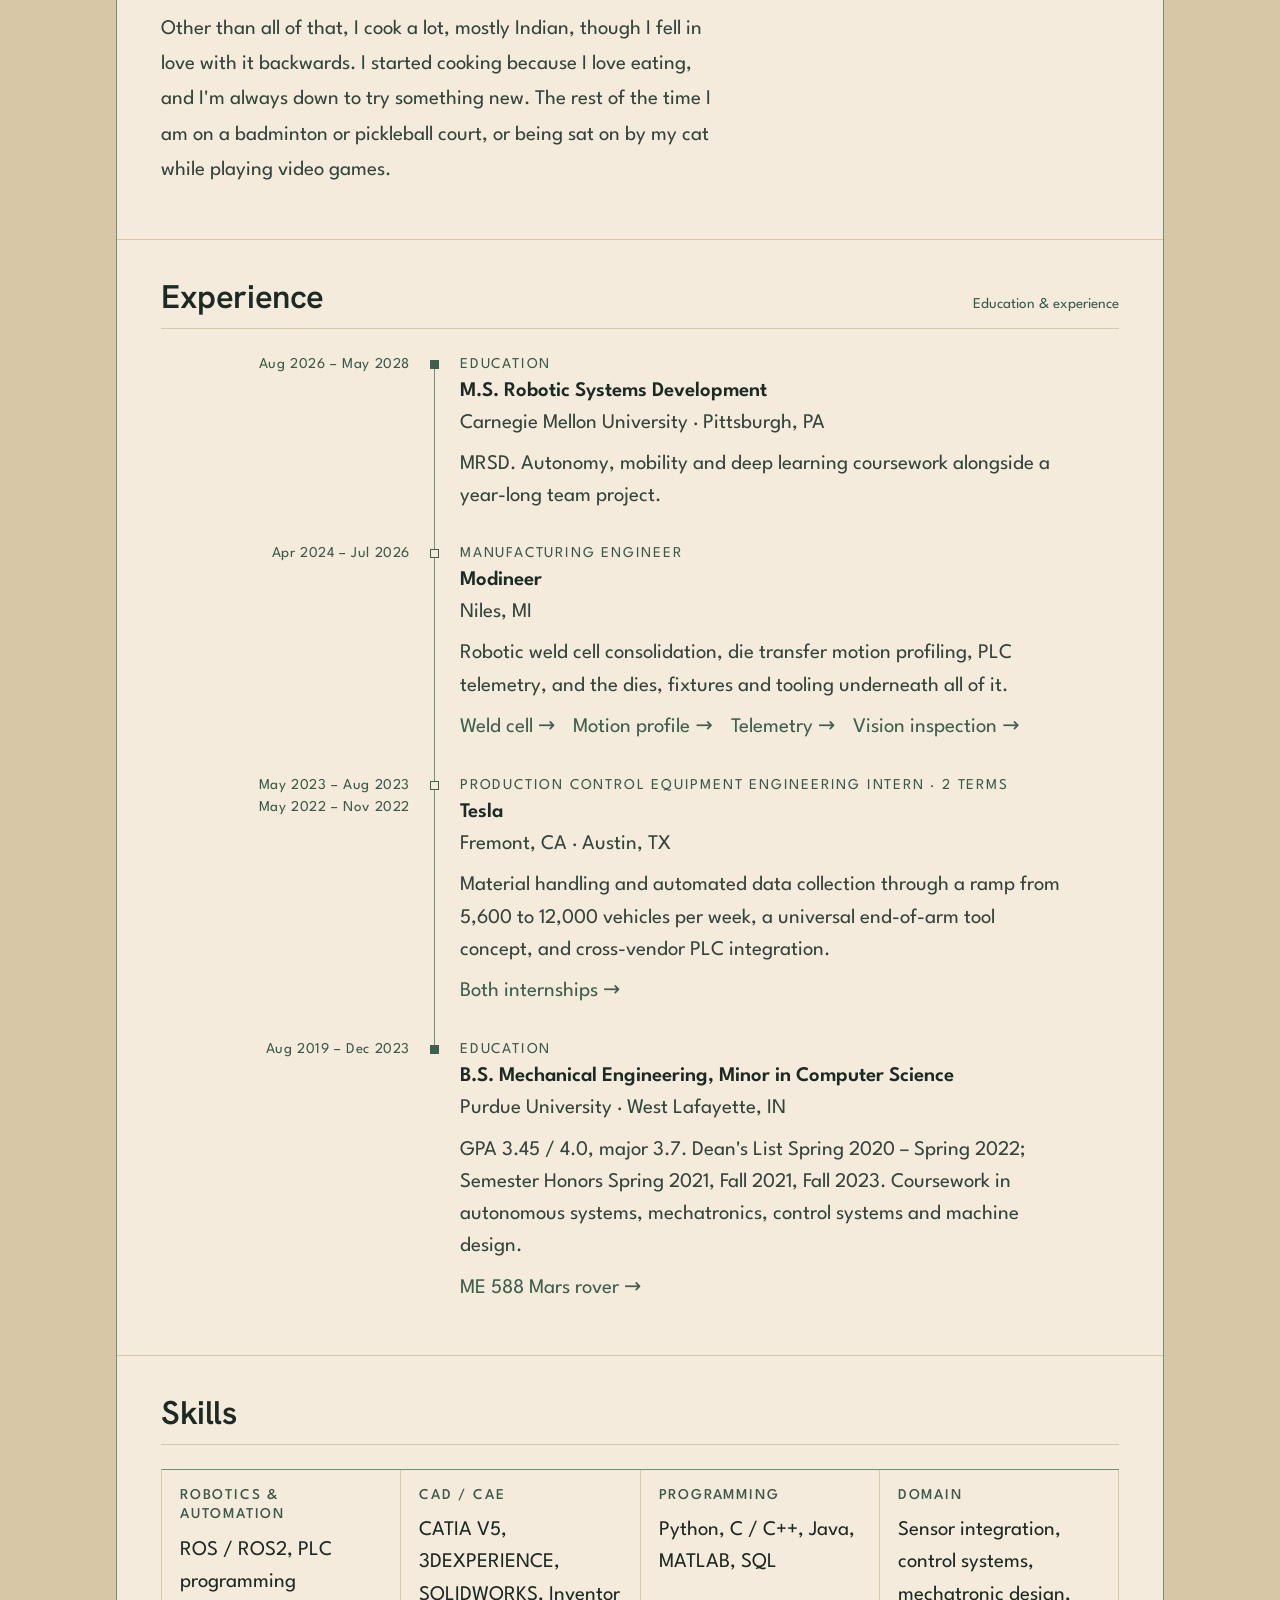
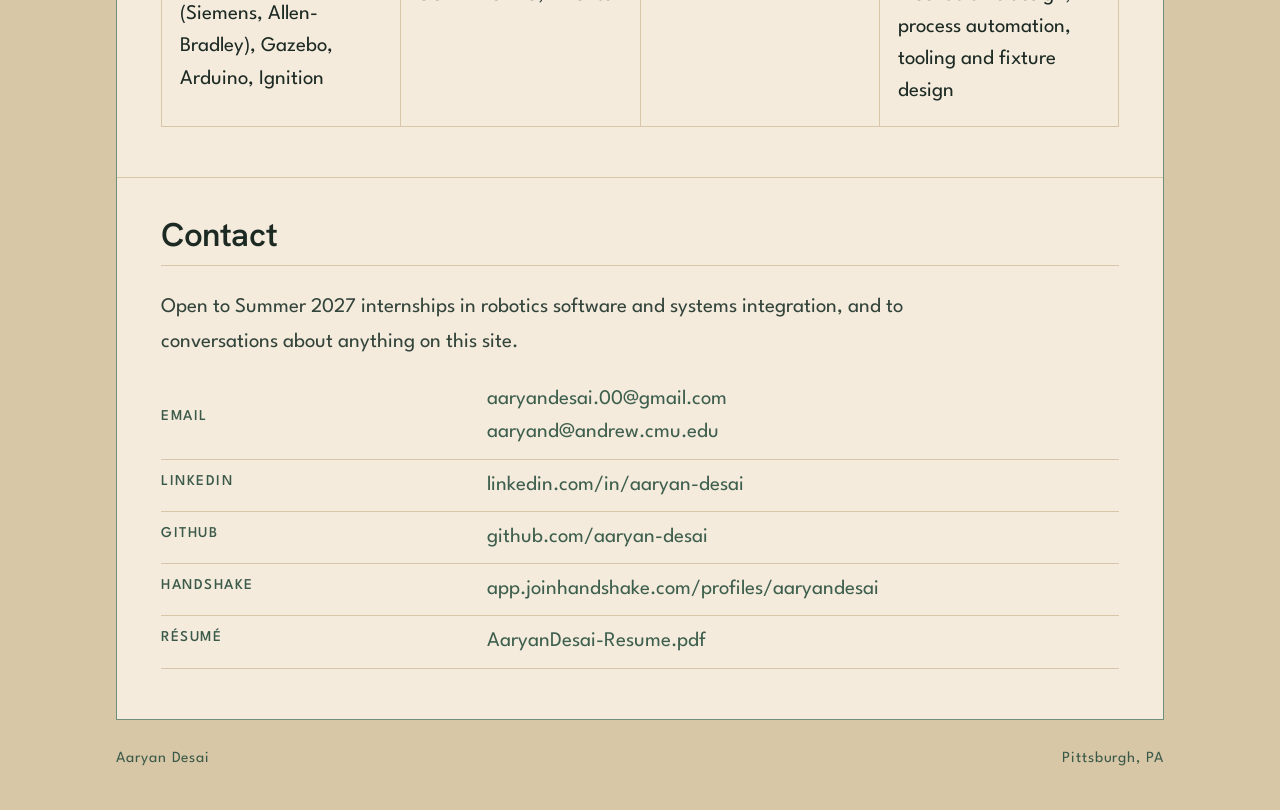
==== commit 9929fbc3: "Added pictures" ====
--- a/index.html
+++ b/index.html
@@ -66,7 +66,7 @@
       </button>
       <div class="tile-strip" id="tile-strip">
         <a class="tile" href="work/production-planning.html">
-          <span class="tile-thumb is-empty"><span class="hint">assets/thumbs/production-planning.jpg</span></span>
+          <span class="tile-thumb"><img src="assets/thumbs/production-planning.jpg" alt=""></span>
           <span class="tile-title">Paint Allocation &amp; Floor Runlists</span>
         </a>
         <a class="tile" href="work/vision-inspection.html">
@@ -84,6 +84,10 @@
         <a class="tile" href="work/plc-telemetry.html">
           <span class="tile-thumb is-empty"><span class="hint">assets/thumbs/plc-telemetry.jpg</span></span>
           <span class="tile-title">PLC Telemetry &amp; Fault Analytics</span>
+        </a>
+        <a class="tile" href="work/straightener-holder.html">
+          <span class="tile-thumb is-empty"><span class="hint">assets/thumbs/straightener-holder.jpg</span></span>
+          <span class="tile-title">Roll Form Straightener Block Holder</span>
         </a>
         <a class="tile" href="work/tesla-internships.html">
           <span class="tile-thumb is-empty"><span class="hint">assets/thumbs/tesla-internships.jpg</span></span>
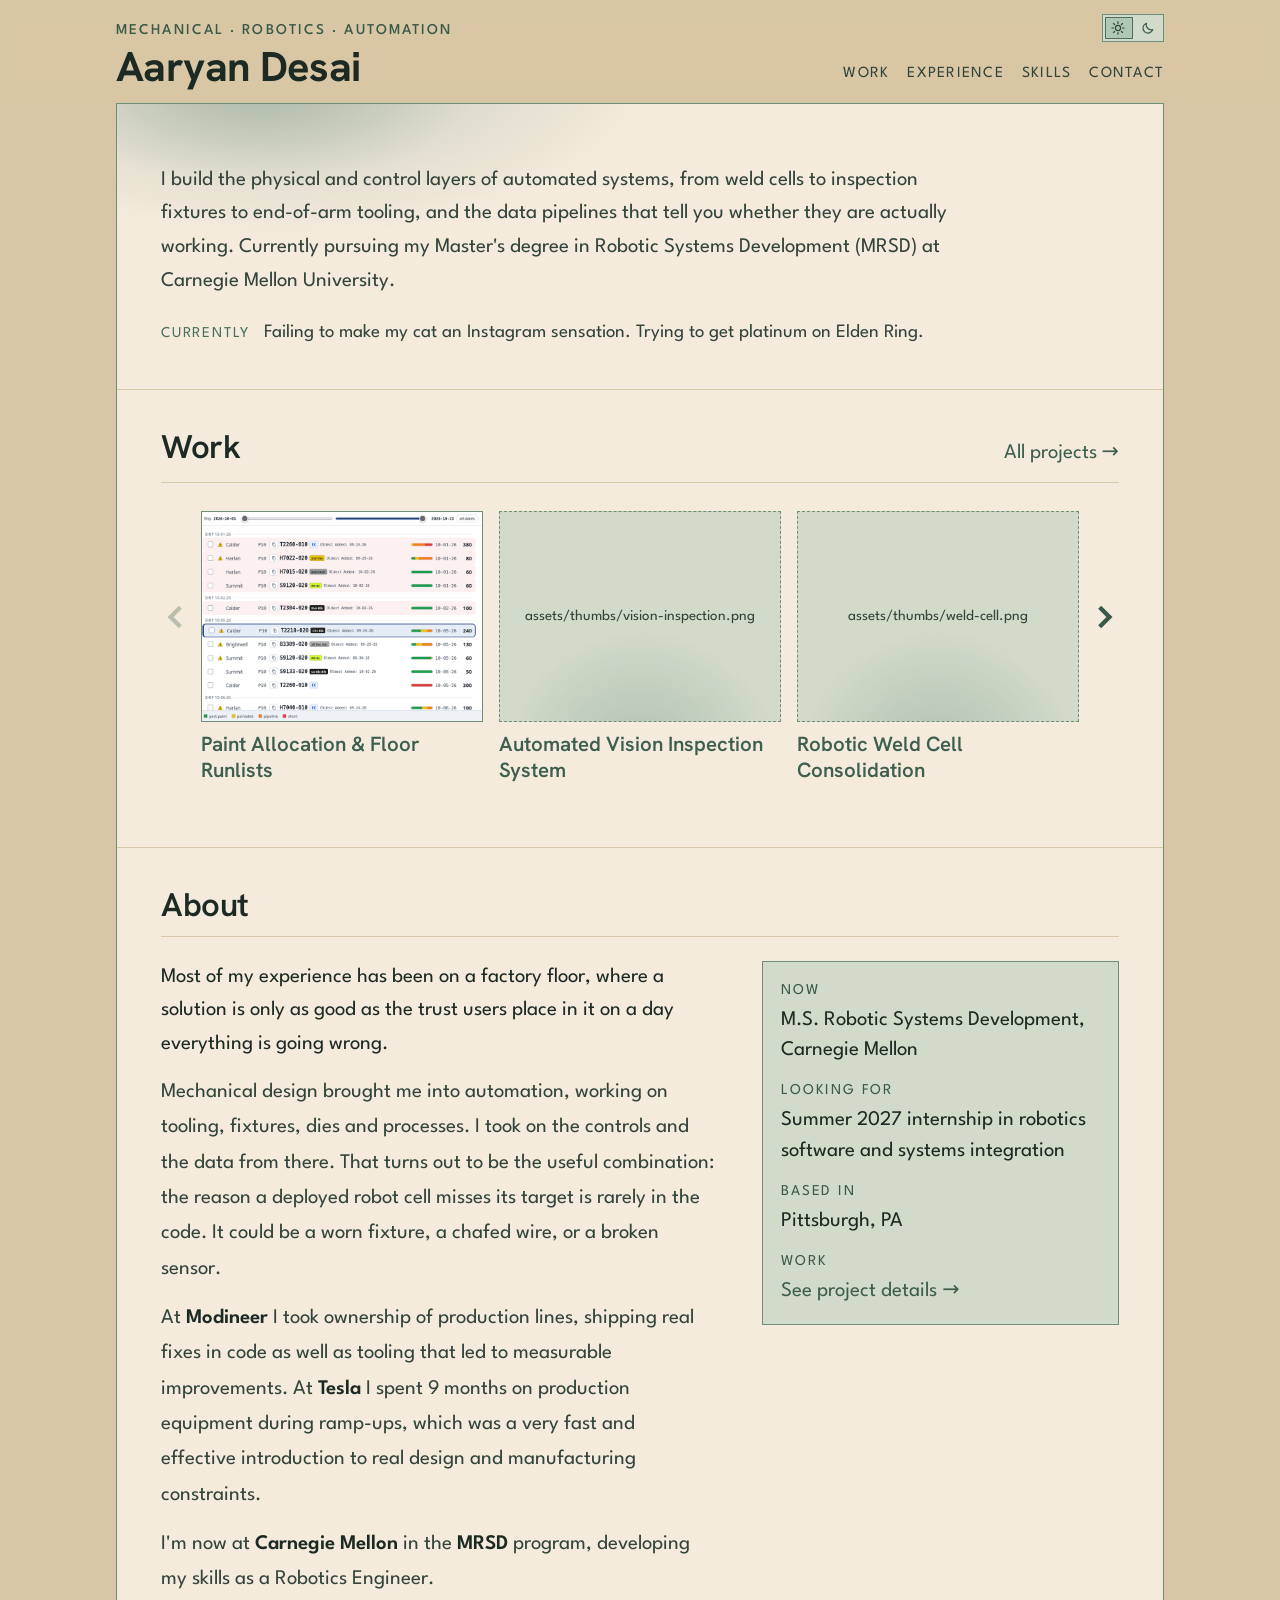
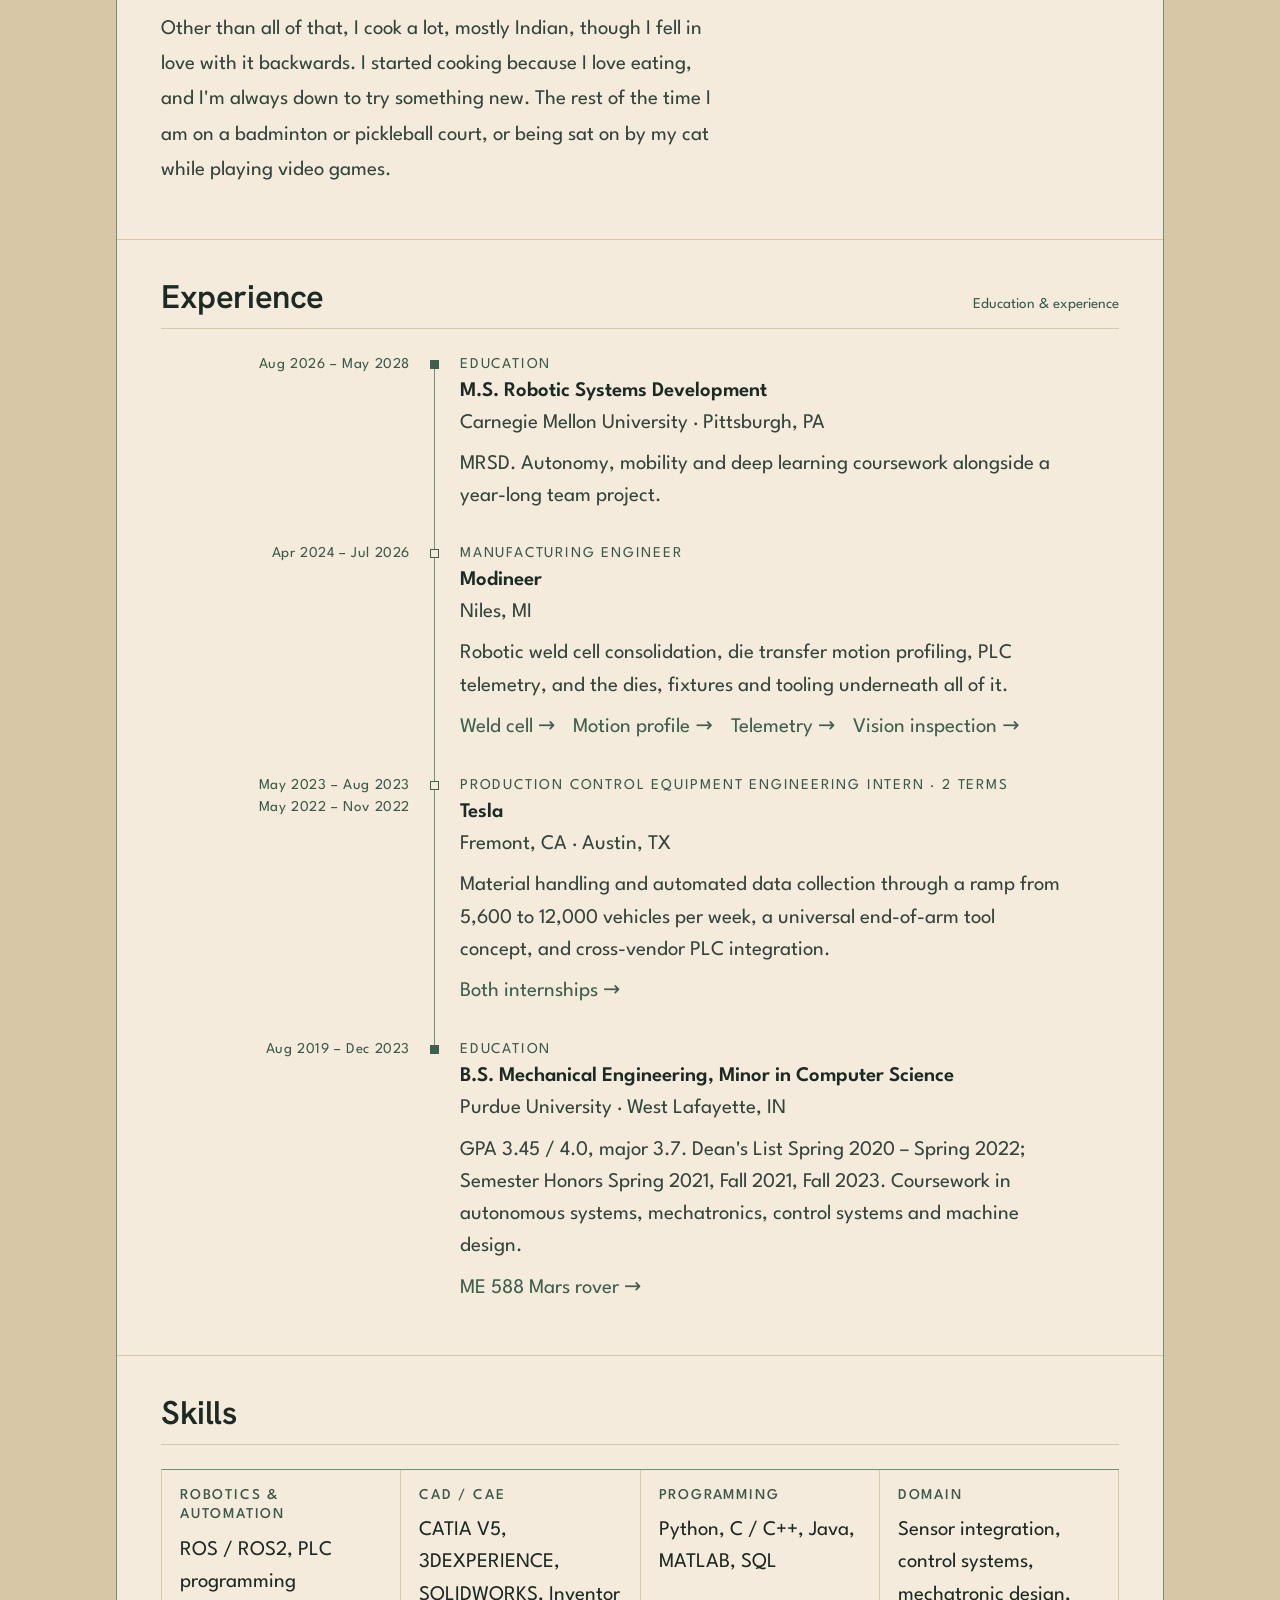
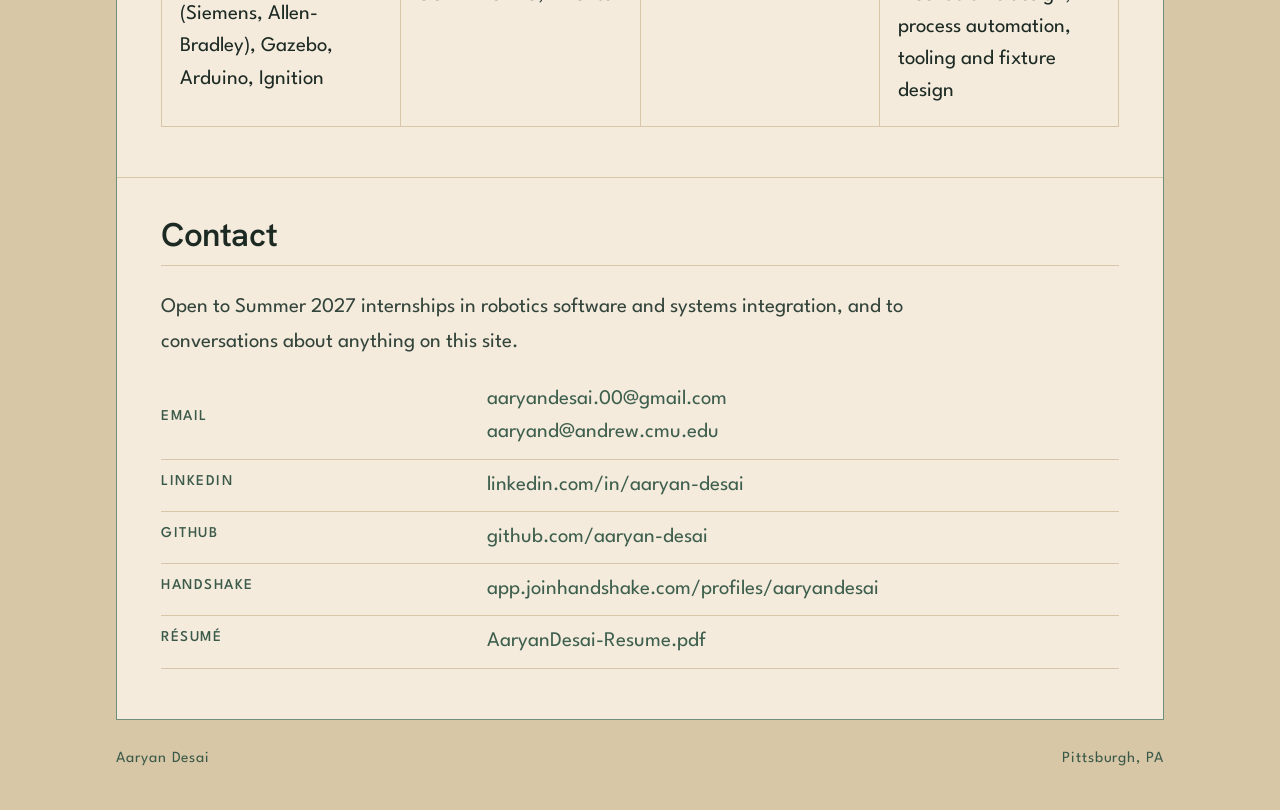
==== commit 8f187bb8: "Made all image formats png. Added more images." ====
--- a/index.html
+++ b/index.html
@@ -66,35 +66,35 @@
       </button>
       <div class="tile-strip" id="tile-strip">
         <a class="tile" href="work/production-planning.html">
-          <span class="tile-thumb"><img src="assets/thumbs/production-planning.jpg" alt=""></span>
+          <span class="tile-thumb"><img src="assets/thumbs/production-planning.png" alt=""></span>
           <span class="tile-title">Paint Allocation &amp; Floor Runlists</span>
         </a>
         <a class="tile" href="work/vision-inspection.html">
-          <span class="tile-thumb is-empty"><span class="hint">assets/thumbs/vision-inspection.jpg</span></span>
+          <span class="tile-thumb is-empty"><span class="hint">assets/thumbs/vision-inspection.png</span></span>
           <span class="tile-title">Automated Vision Inspection System</span>
         </a>
         <a class="tile" href="work/weld-cell.html">
-          <span class="tile-thumb is-empty"><span class="hint">assets/thumbs/weld-cell.jpg</span></span>
+          <span class="tile-thumb is-empty"><span class="hint">assets/thumbs/weld-cell.png</span></span>
           <span class="tile-title">Robotic Weld Cell Consolidation</span>
         </a>
         <a class="tile" href="work/die-transfer.html">
-          <span class="tile-thumb is-empty"><span class="hint">assets/thumbs/die-transfer.jpg</span></span>
+          <span class="tile-thumb is-stat"><span class="stat">1.7s &rarr; 1.1s</span><span class="stat-label">Transfer time</span></span>
           <span class="tile-title">Die Transfer Motion Profile</span>
         </a>
         <a class="tile" href="work/plc-telemetry.html">
-          <span class="tile-thumb is-empty"><span class="hint">assets/thumbs/plc-telemetry.jpg</span></span>
+          <span class="tile-thumb"><img src="assets/thumbs/plc-telemetry.png" alt=""></span>
           <span class="tile-title">PLC Telemetry &amp; Fault Analytics</span>
         </a>
         <a class="tile" href="work/straightener-holder.html">
-          <span class="tile-thumb is-empty"><span class="hint">assets/thumbs/straightener-holder.jpg</span></span>
+          <span class="tile-thumb"><img src="assets/thumbs/straightener-holder.png" alt=""></span>
           <span class="tile-title">Roll Form Straightener Block Holder</span>
         </a>
         <a class="tile" href="work/tesla-internships.html">
-          <span class="tile-thumb is-empty"><span class="hint">assets/thumbs/tesla-internships.jpg</span></span>
+          <span class="tile-thumb is-empty"><span class="hint">assets/thumbs/tesla-internships.png</span></span>
           <span class="tile-title">Tesla &mdash; Production Control Equipment</span>
         </a>
         <a class="tile" href="work/mars-rover.html">
-          <span class="tile-thumb is-empty"><span class="hint">assets/thumbs/mars-rover.jpg</span></span>
+          <span class="tile-thumb is-empty"><span class="hint">assets/thumbs/mars-rover.png</span></span>
           <span class="tile-title">ME 588 Autonomous Mars Rover</span>
         </a>
       </div>
--- a/assets/site.css
+++ b/assets/site.css
@@ -1144,3 +1144,32 @@
   clip-path: inset(50%);
   white-space: nowrap;
 }
+
+/* ---------- picture-less project tile --------------------- */
+/* a project with no image shows its headline figure instead */
+.tile-thumb.is-stat {
+  background-image: radial-gradient(ellipse 70% 90% at 50% 120%, var(--glow-a), var(--glow-b) 70%);
+  display: grid;
+  place-content: center;
+  justify-items: center;
+  gap: 6px;
+  padding: 12px;
+  text-align: center;
+}
+.tile-thumb .stat {
+  font-family: var(--font-head);
+  font-size: clamp(1.35rem, 2.6vw, 1.9rem);
+  font-weight: 700;
+  line-height: 1.1;
+  letter-spacing: -0.01em;
+  color: var(--signal);
+}
+.tile-thumb .stat-label {
+  font-family: var(--font-accent);
+  font-size: 15px;
+  letter-spacing: 0.1em;
+  text-transform: uppercase;
+  color: var(--ink-faint);
+}
+.index-row .index-thumb.is-stat { padding: 6px; gap: 2px; }
+.index-row .index-thumb .stat { font-size: 1.15rem; }
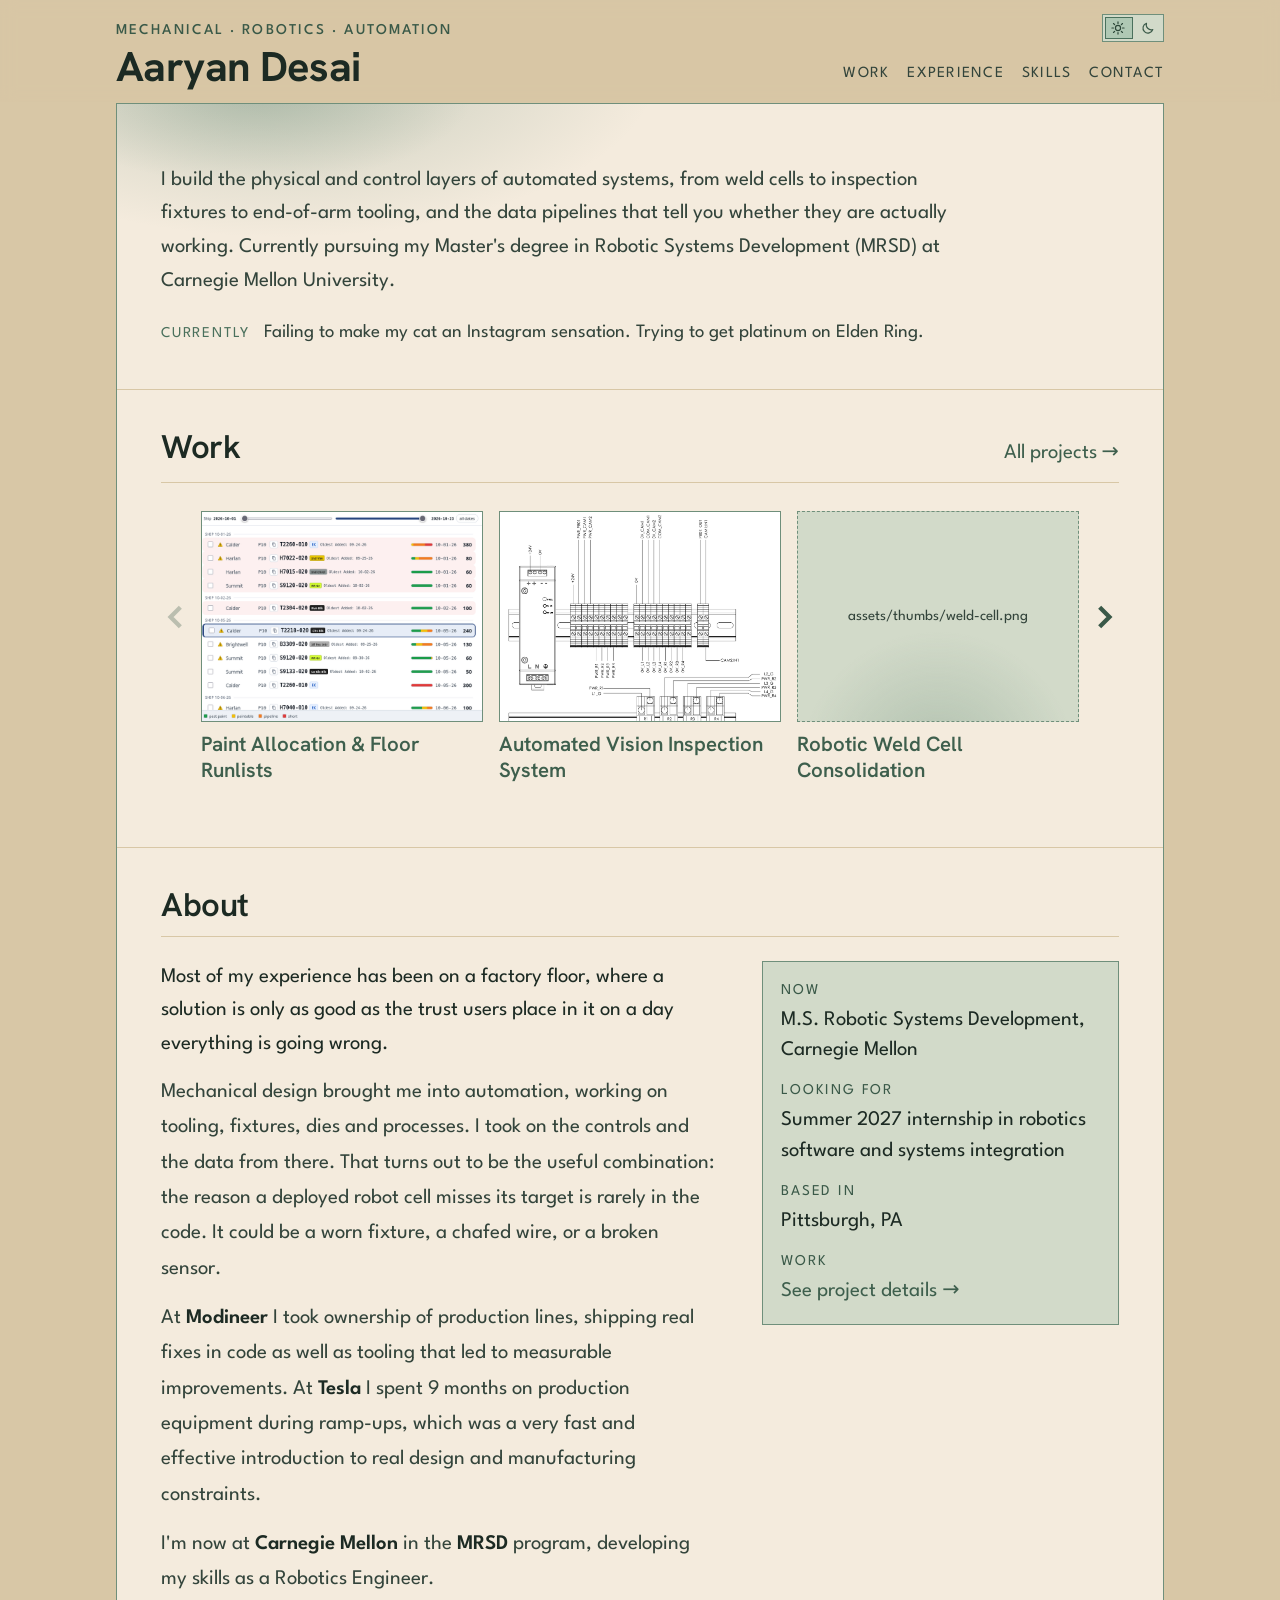
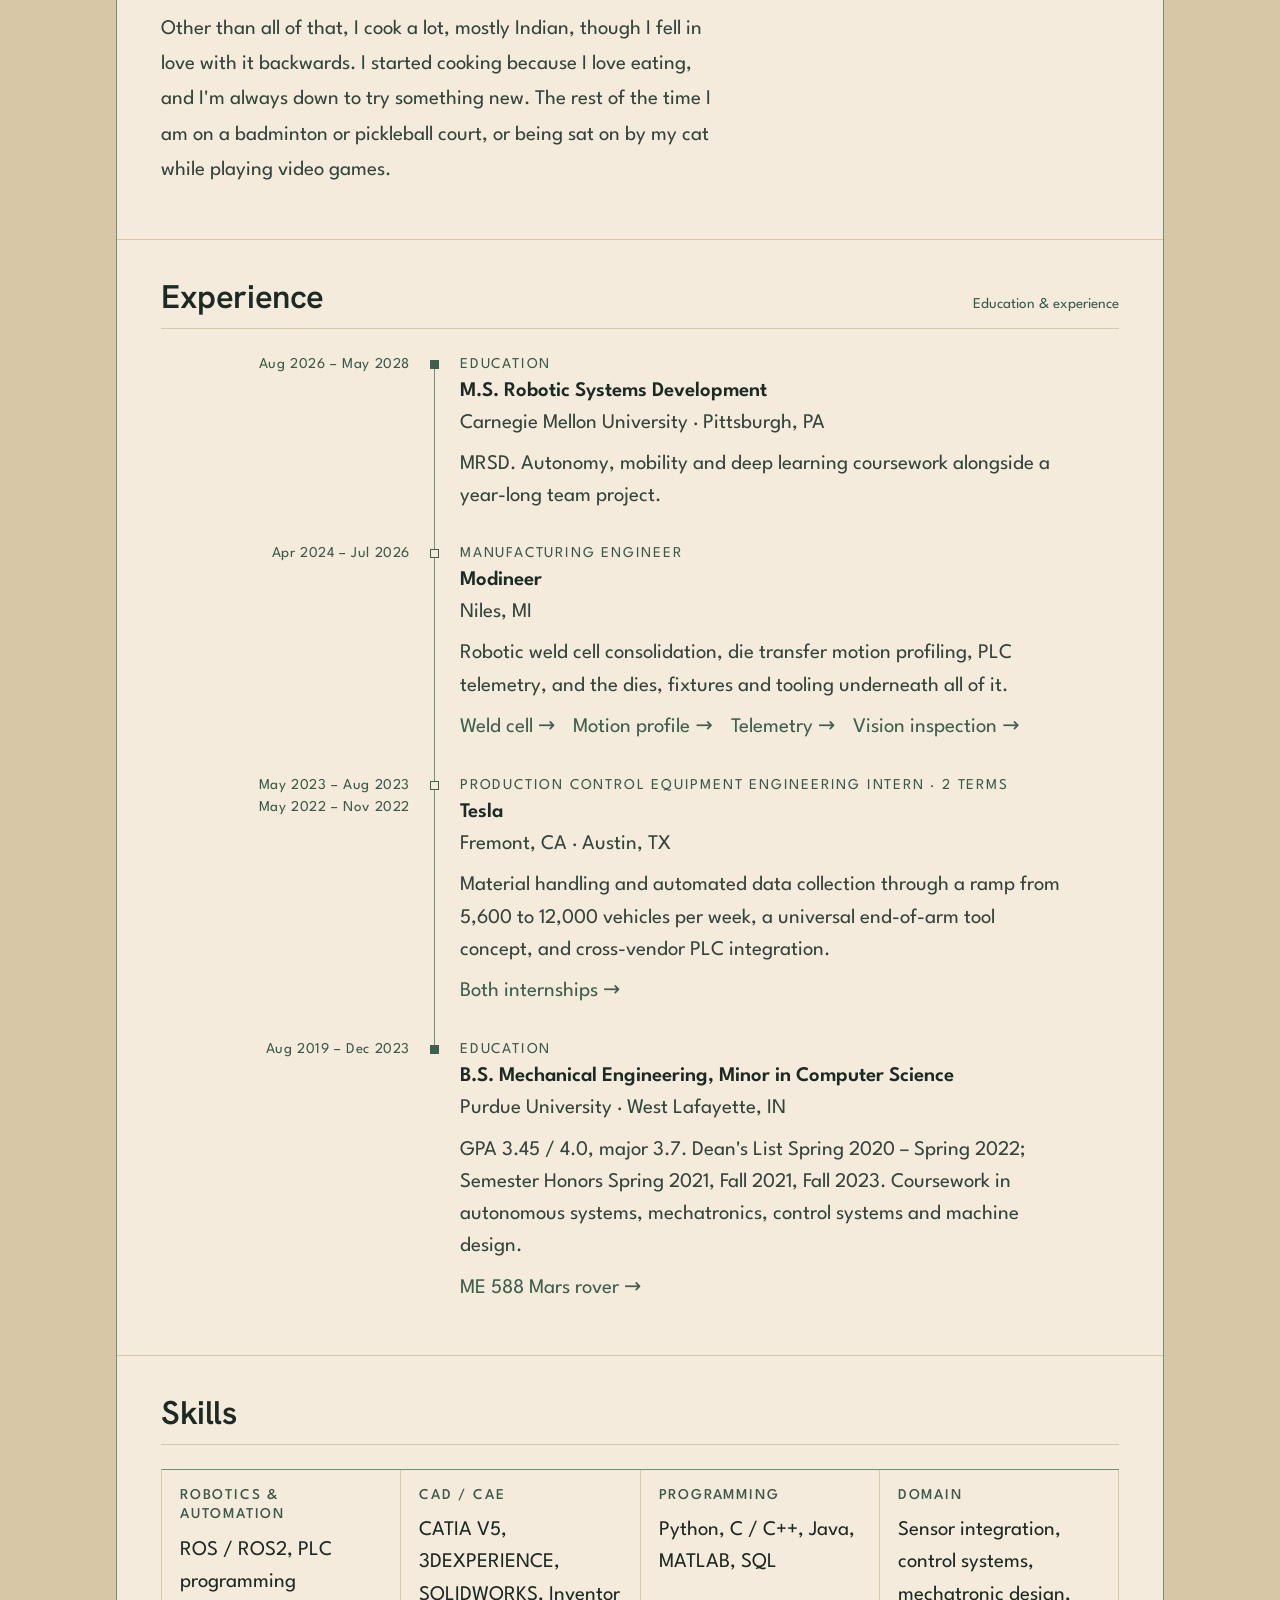
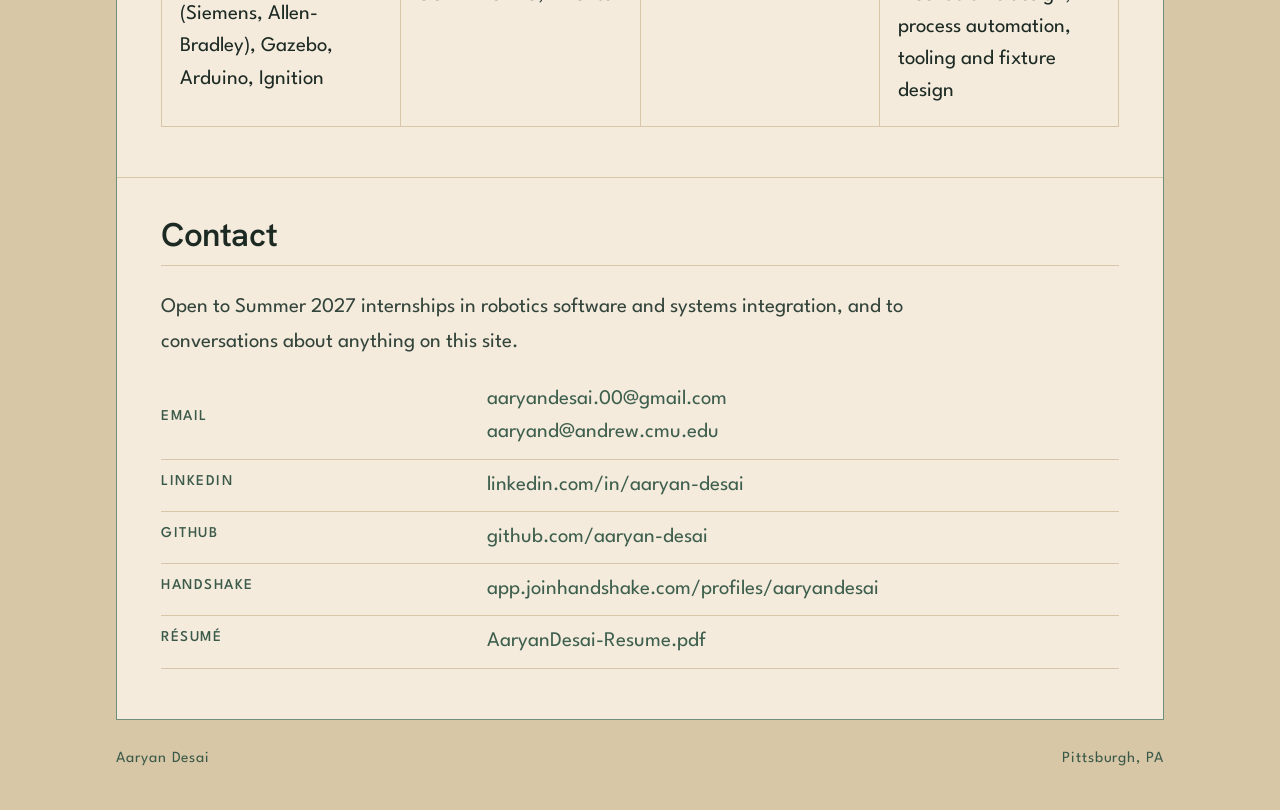
==== commit 30ca2068: "Added more images." ====
--- a/index.html
+++ b/index.html
@@ -70,7 +70,7 @@
           <span class="tile-title">Paint Allocation &amp; Floor Runlists</span>
         </a>
         <a class="tile" href="work/vision-inspection.html">
-          <span class="tile-thumb is-empty"><span class="hint">assets/thumbs/vision-inspection.png</span></span>
+          <span class="tile-thumb"><img src="assets/thumbs/vision-inspection.png" alt=""></span>
           <span class="tile-title">Automated Vision Inspection System</span>
         </a>
         <a class="tile" href="work/weld-cell.html">
@@ -90,7 +90,7 @@
           <span class="tile-title">Roll Form Straightener Block Holder</span>
         </a>
         <a class="tile" href="work/tesla-internships.html">
-          <span class="tile-thumb is-empty"><span class="hint">assets/thumbs/tesla-internships.png</span></span>
+          <span class="tile-thumb"><img src="assets/thumbs/tesla-internships.png" alt=""></span>
           <span class="tile-title">Tesla &mdash; Production Control Equipment</span>
         </a>
         <a class="tile" href="work/mars-rover.html">
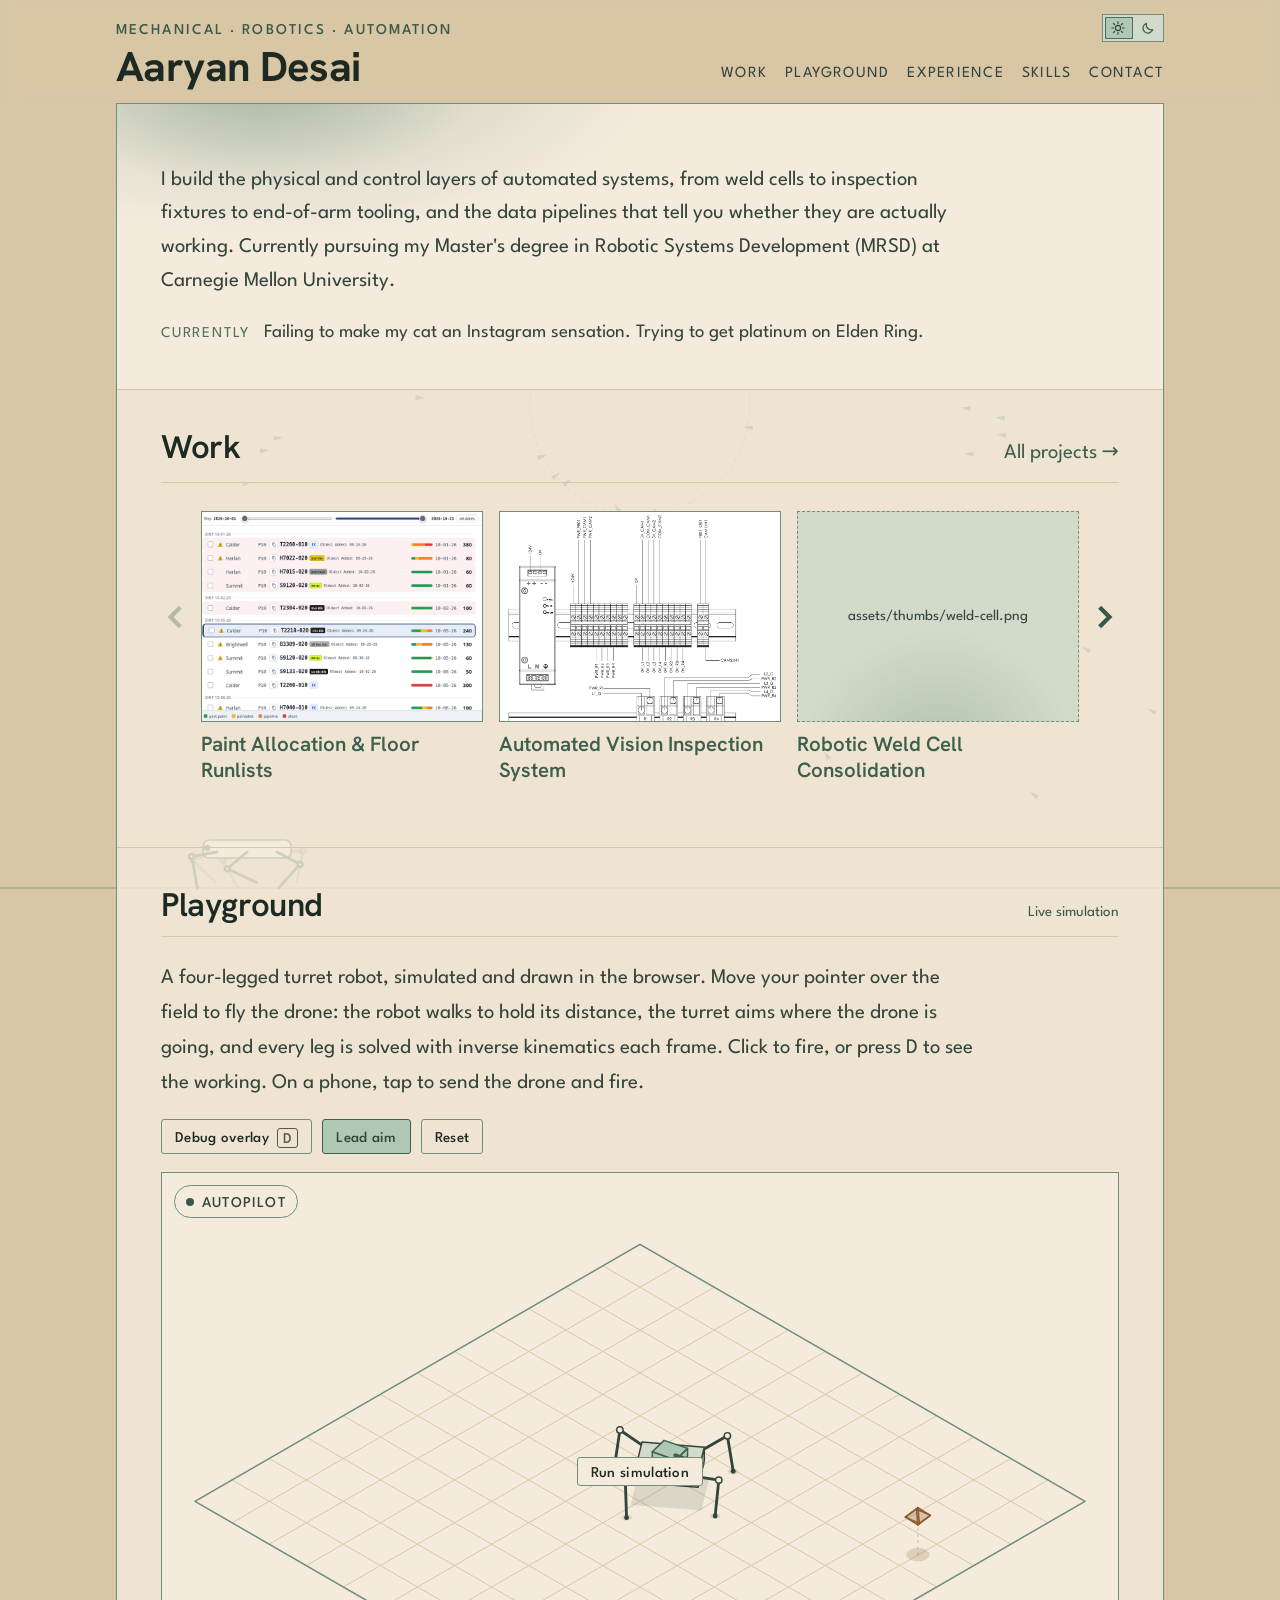
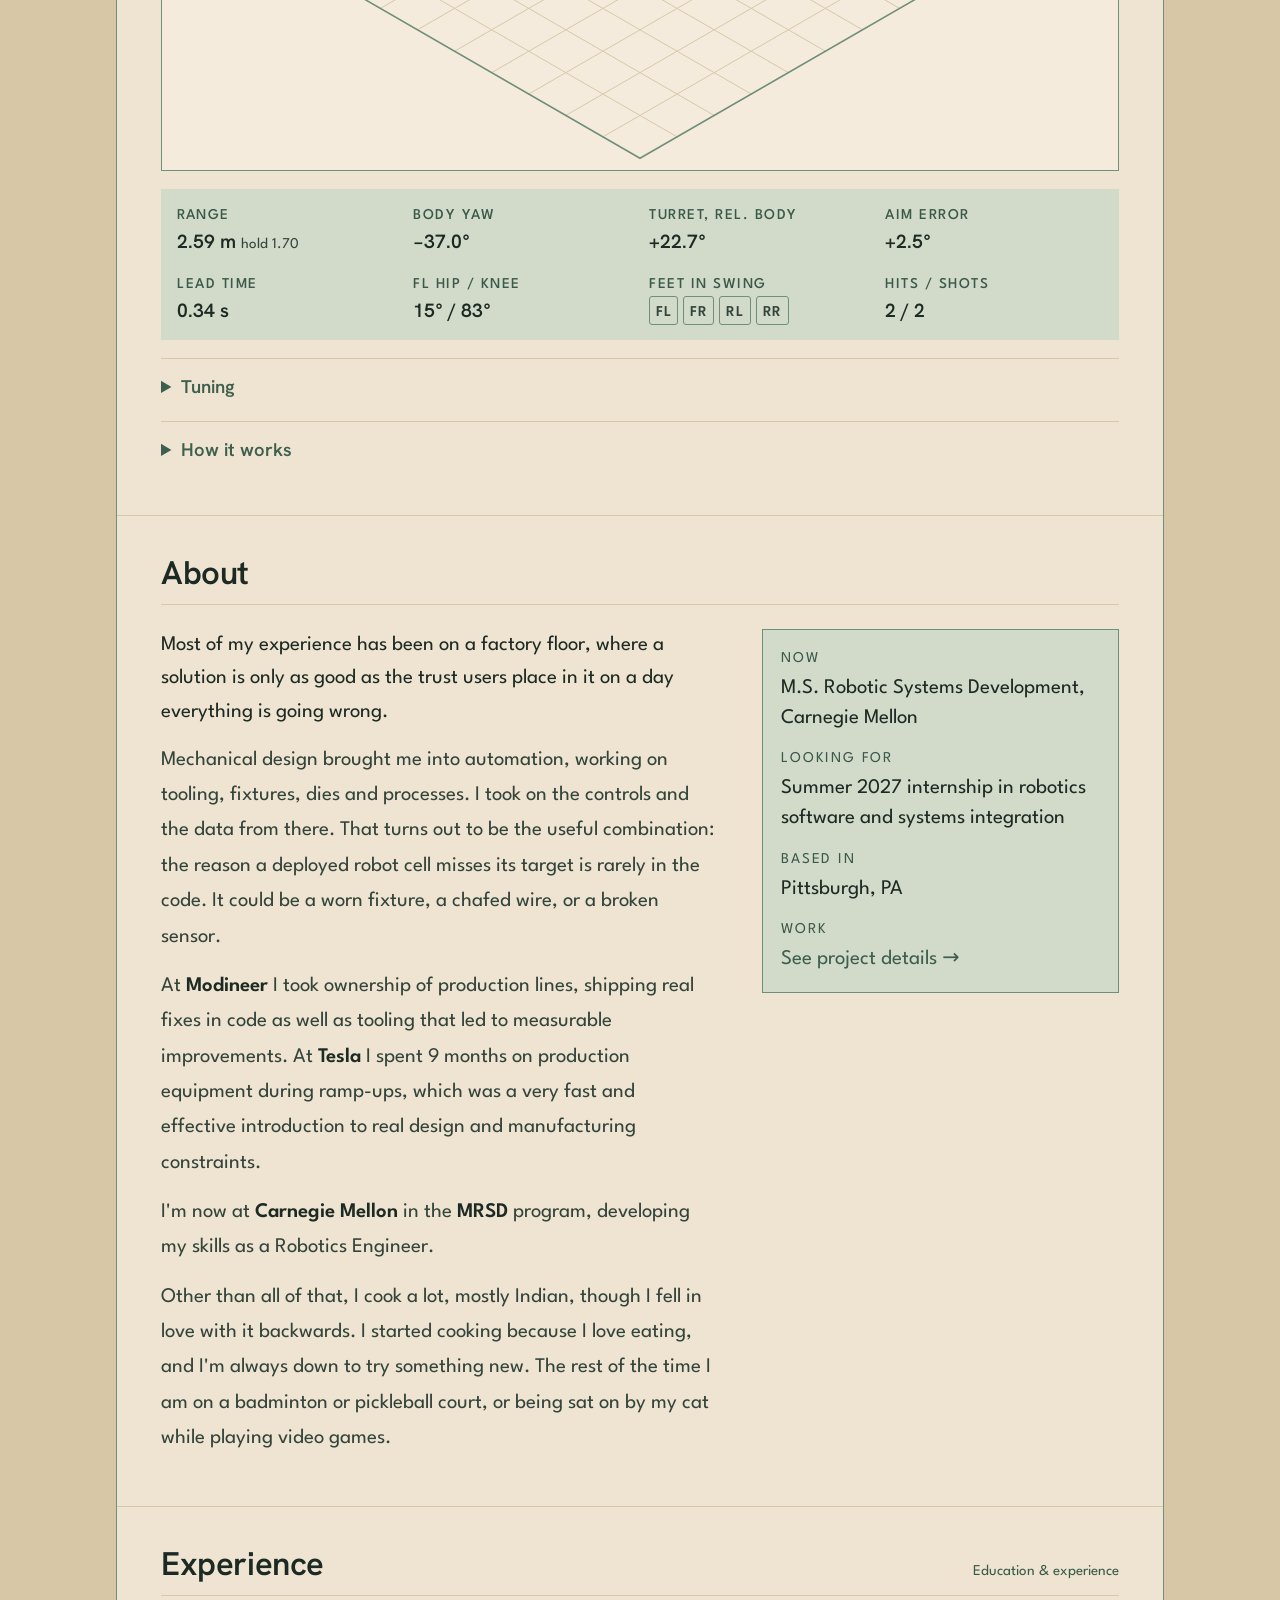
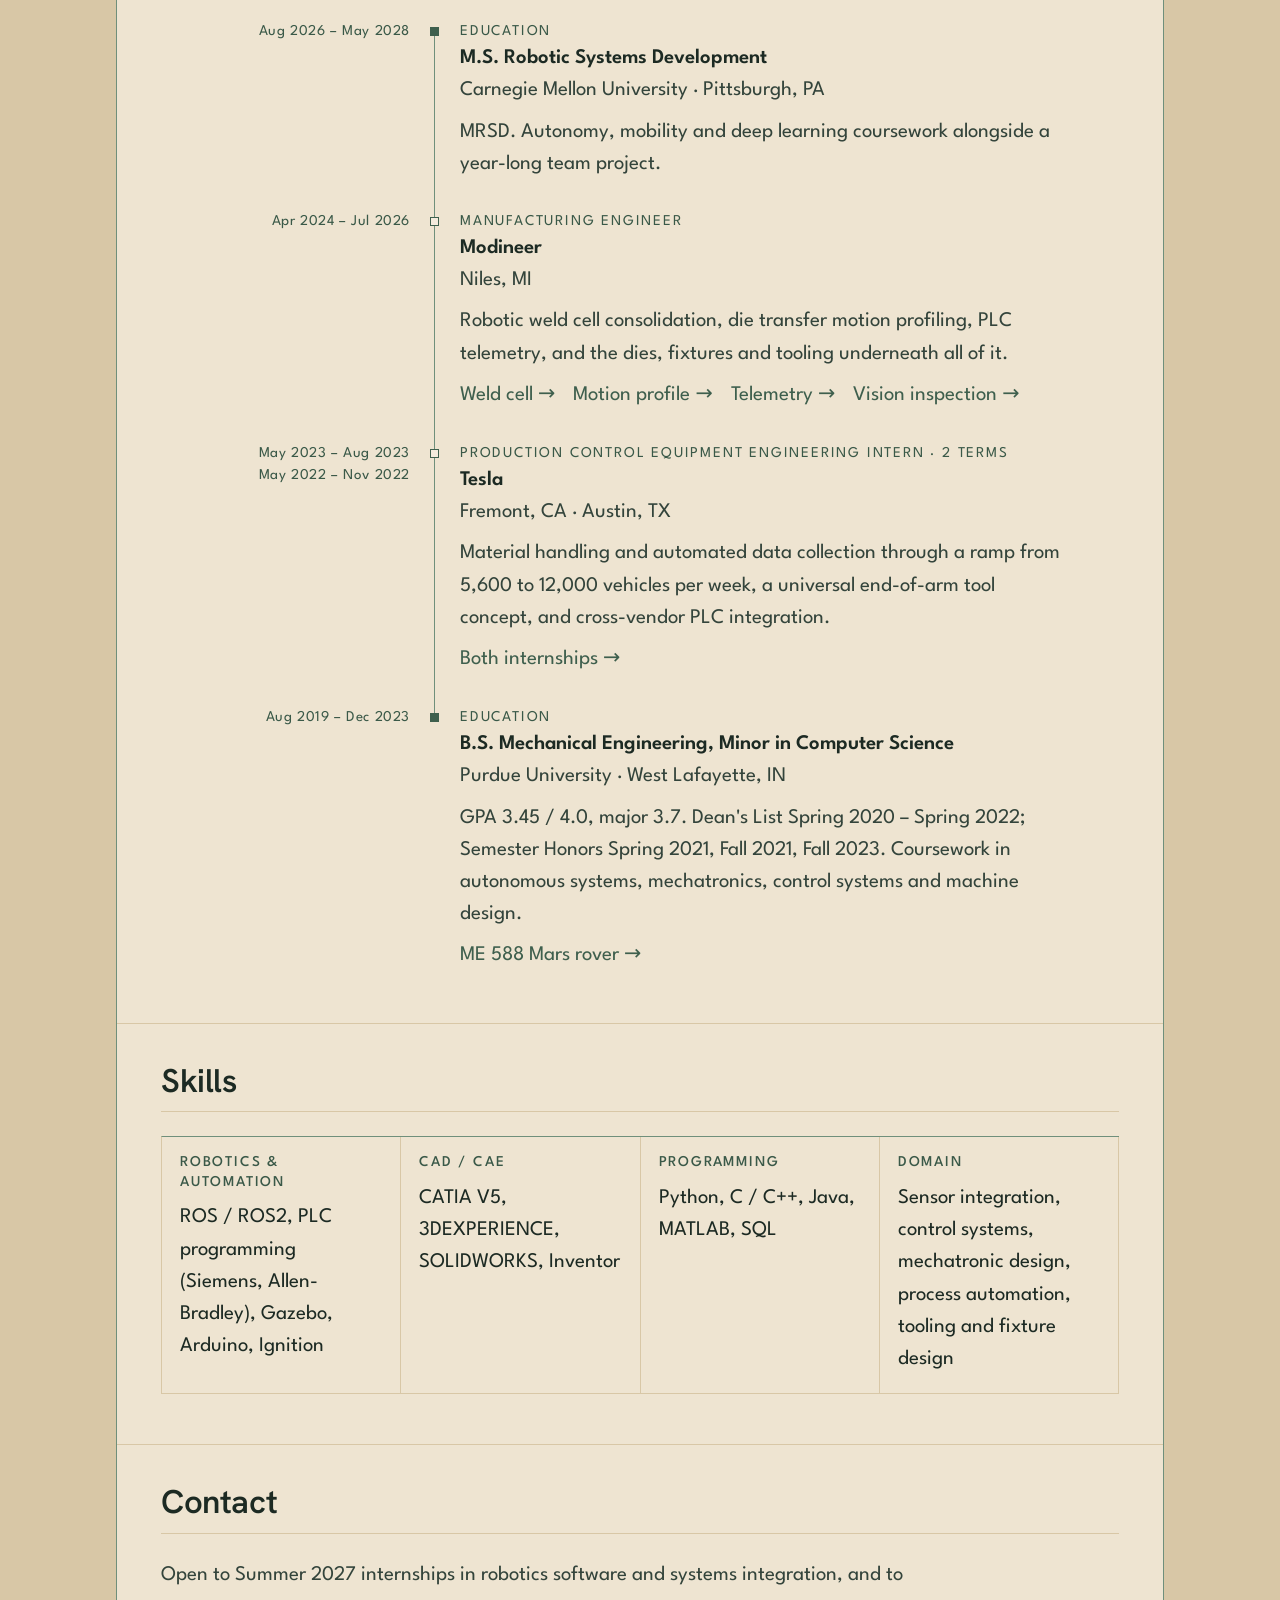
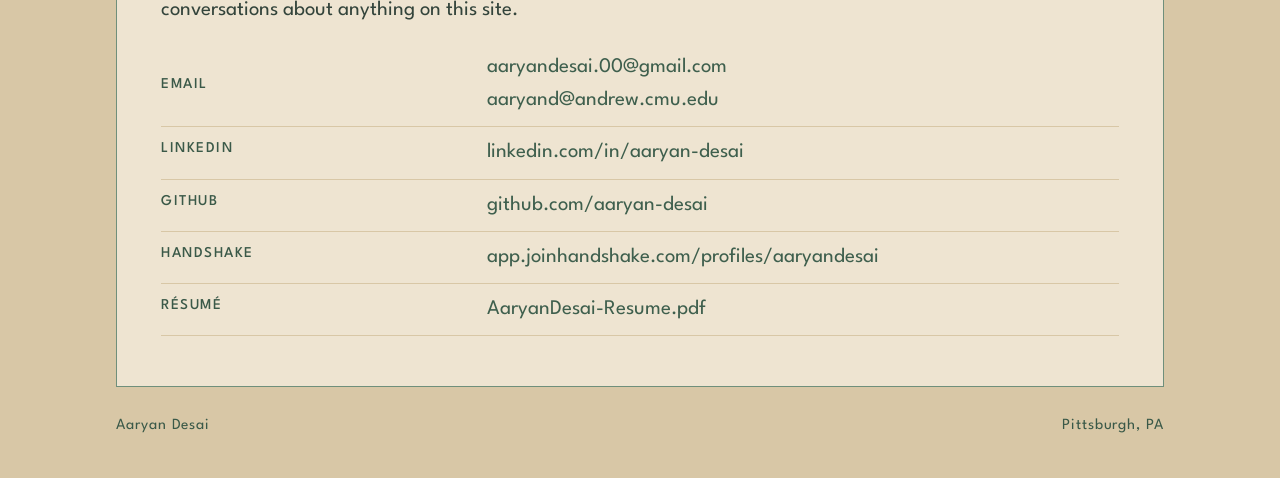
==== commit 134465f0: "Added playground turret sim and swarm-walker backdrop" ====
--- a/index.html
+++ b/index.html
@@ -18,6 +18,7 @@
     <h1 class="brand"><a class="wordmark" href="index.html">Aaryan Desai</a></h1>
     <nav>
       <a href="work/index.html">Work</a>
+      <a href="#playground">Playground</a>
       <a href="#experience">Experience</a>
       <a href="#skills">Skills</a>
       <a href="#contact">Contact</a>
@@ -105,6 +106,83 @@
       </div>
     </section>
 
+    <section class="section" id="playground">
+      <div class="section-head">
+        <h2 class="section-title">Playground</h2>
+        <span class="count">Live simulation</span>
+      </div>
+      <div class="sim" data-sim="turret">
+        <p class="sim-lede">A four-legged turret robot, simulated and drawn in the browser. Move your pointer over
+        the field to fly the drone: the robot walks to hold its distance, the turret aims where the drone is going,
+        and every leg is solved with inverse kinematics each frame. Click to fire, or press D to see the working.
+        On a phone, tap to send the drone and fire.</p>
+
+        <div class="sim-controls">
+          <button class="sim-btn" data-role="debug" type="button" aria-pressed="false">Debug overlay <kbd>D</kbd></button>
+          <button class="sim-btn" data-role="lead" type="button" aria-pressed="true">Lead aim</button>
+          <button class="sim-btn" data-role="reset" type="button">Reset</button>
+        </div>
+
+        <div class="sim-field">
+          <canvas data-role="canvas" tabindex="0" aria-label="Turret robot simulation. Move the pointer to steer the drone; click, Space or Enter to fire; D toggles the debug overlay."></canvas>
+          <span class="sim-mode" data-role="mode" data-mode="auto">Autopilot</span>
+          <button class="sim-btn sim-run" data-role="run" type="button" hidden>Run simulation</button>
+        </div>
+
+        <dl class="sim-telemetry">
+          <div><dt>Range</dt><dd data-tm="range">0.00 m</dd></div>
+          <div><dt>Body yaw</dt><dd data-tm="yaw">0.0&deg;</dd></div>
+          <div><dt>Turret, rel. body</dt><dd data-tm="tur">0.0&deg;</dd></div>
+          <div><dt>Aim error</dt><dd data-tm="err">0.0&deg;</dd></div>
+          <div><dt>Lead time</dt><dd data-tm="lead">0.00 s</dd></div>
+          <div><dt>FL hip / knee</dt><dd data-tm="fl">0&deg; / 0&deg;</dd></div>
+          <div><dt>Feet in swing</dt><dd><span class="sim-feet" data-tm="feet"><span>FL</span><span>FR</span><span>RL</span><span>RR</span></span></dd></div>
+          <div><dt>Hits / shots</dt><dd data-tm="hits">0 / 0</dd></div>
+        </dl>
+
+        <details class="sim-more">
+          <summary>Tuning</summary>
+          <p class="sim-hint">Change how the robot and drone behave while it runs. Try making the bullets slower
+          than the drone: the turret can no longer catch it, so it stops aiming ahead and points straight at the drone.</p>
+          <div class="sim-sliders" data-role="sliders"></div>
+          <button class="sim-btn" data-role="defaults" type="button">Restore defaults</button>
+        </details>
+
+        <details class="sim-more">
+          <summary>How it works</summary>
+          <div class="sim-notes">
+            <div>
+              <h3>Lead aim</h3>
+              <p>The turret aims where the drone will be when the bullet arrives. It solves for the first time t
+              at which a bullet fired now meets the drone, with d the offset to the drone, v its velocity and s the
+              bullet speed. Switch off Lead aim to watch it miss a moving target.</p>
+              <pre>|d + v t| = s t
+(v.v - s^2) t^2 + 2 (d.v) t + d.d = 0</pre>
+            </div>
+            <div>
+              <h3>Two speeds of control</h3>
+              <p>The body turns slowly and walks forward or back to hold its distance. The turret runs a fast,
+              rate-limited loop on top of it, so the gun stays on target while the body is still coming round.</p>
+            </div>
+            <div>
+              <h3>Leg IK</h3>
+              <p>Each leg is solved analytically every frame. In the vertical plane through hip and foot, with r the
+              horizontal reach, dz the drop and D the hip-to-foot distance, the law of cosines places the knee.</p>
+              <pre>D    = sqrt(r^2 + dz^2)
+knee = acos((L1^2 + L2^2 - D^2) / (2 L1 L2))
+hip  = atan2(dz, r) + acos((L1^2 + D^2 - L2^2) / (2 L1 D))</pre>
+            </div>
+            <div>
+              <h3>Gait</h3>
+              <p>Feet stay planted in world space, so they never slide. When a foot drifts past the step distance
+              from its rest point, its diagonal pair lifts and steps ahead of the body. Only one pair is in the air at
+              a time, which makes it a trot.</p>
+            </div>
+          </div>
+        </details>
+      </div>
+    </section>
+
     <section class="section" id="about">
       <div class="section-head">
         <h2 class="section-title">About</h2>
@@ -395,6 +473,8 @@
   });
 })();
 </script>
+<script src="assets/sims/turret.js" defer></script>
+<script src="assets/sims/backdrop.js" defer></script>
 
 </body>
 </html>
--- a/assets/site.css
+++ b/assets/site.css
@@ -33,6 +33,8 @@
   --signal-lift: #2C4638;
   --head:        #3E5F4D;   /* deep green, verbatim */
   --mx-line:     #3E5F4D;   /* discipline-box outlines; dark mode leaves this unset */
+  --sim-enemy:   #8E5B2E;   /* Playground drone: tan pushed dark, the one warm mark; 4.8:1 on cream */
+  --glass:       rgba(244, 235, 221, 0.80);   /* --surface at 80%: the sheet the backdrop shows through */
 
   --glow-a:      rgba(111, 143, 123, 0.34);
   --glow-b:      rgba(111, 143, 123, 0.00);
@@ -62,6 +64,8 @@
     --signal-lift: #FF7B62;
     --head:        #F0B380;
     --mx-line:     initial;
+    --sim-enemy:   #FF6B4F;
+    --glass:       rgba(20, 43, 60, 0.80);
 
     --glow-a:      rgba(249, 98, 86, 0.50);
     --glow-b:      rgba(249, 98, 86, 0.00);
@@ -90,6 +94,8 @@
   --signal-lift: #FF7B62;
   --head:        #F0B380;
   --mx-line:     initial;
+  --sim-enemy:   #FF6B4F;
+  --glass:       rgba(20, 43, 60, 0.80);
 
   --glow-a:      rgba(249, 98, 86, 0.50);
   --glow-b:      rgba(249, 98, 86, 0.00);
@@ -143,8 +149,19 @@
 
 .frame {
   border: 1px solid var(--rule-firm);
-  background: var(--surface);
+  background: var(--glass);   /* see-through, so the backdrop reads faintly behind content */
   position: relative;
+}
+
+/* site-wide background canvas (assets/sims/backdrop.js); z-index -1 puts it
+   above the page colour and under everything else */
+.backdrop {
+  position: fixed;
+  inset: 0;
+  width: 100%;
+  height: 100%;
+  z-index: -1;
+  pointer-events: none;
 }
 
 /* corner registration ticks, like a real drawing border */
@@ -1173,3 +1190,161 @@
 }
 .index-row .index-thumb.is-stat { padding: 6px; gap: 2px; }
 .index-row .index-thumb .stat { font-size: 1.15rem; }
+
+/* ---------- playground (landing) ------------------------- */
+/* The canvas reads its colours from the tokens above, so nothing
+   here sets a colour the sim draws with. */
+
+.sim { display: grid; gap: 18px; }
+.sim-lede { margin: 0; max-width: 68ch; font-size: var(--text); line-height: 1.68; color: var(--ink-soft); }
+
+.sim-controls { display: flex; flex-wrap: wrap; gap: 10px; }
+.sim-btn {
+  font-family: var(--font-accent);
+  font-size: 15px;
+  font-weight: 500;
+  letter-spacing: 0.02em;
+  color: var(--ink);
+  background: transparent;
+  border: 1px solid var(--rule-firm);
+  border-radius: 3px;
+  padding: 8px 13px 5px;   /* League Spartan sits high: the top carries the difference */
+  cursor: pointer;
+  display: inline-flex;
+  align-items: center;
+  gap: 8px;
+}
+.sim-btn:hover { border-color: var(--accent); color: var(--accent-on); }
+.sim-btn[aria-pressed="true"] { background: var(--accent-wash); border-color: var(--accent); color: var(--accent-on); }
+.sim-btn kbd {
+  font-family: var(--font-accent);
+  font-size: 15px;
+  line-height: 1;
+  border: 1px solid currentColor;
+  border-radius: 3px;
+  padding: 3px 5px 0;
+  opacity: 0.75;
+}
+
+.sim-field {
+  position: relative;
+  aspect-ratio: 16 / 10;
+  max-width: 100%;
+  border: 1px solid var(--rule-firm);
+  background: var(--surface);
+  overflow: hidden;
+}
+.sim-field canvas {
+  display: block;
+  width: 100%;
+  height: 100%;
+  cursor: crosshair;
+  touch-action: pan-y;     /* taps steer and fire; a vertical swipe still scrolls the page */
+}
+.sim-field canvas:focus-visible { outline: 2px solid var(--accent); outline-offset: -2px; }
+.sim-mode {
+  position: absolute;
+  top: 12px; left: 12px;
+  pointer-events: none;
+  font-family: var(--font-accent);
+  font-size: 15px;
+  font-weight: 500;
+  letter-spacing: 0.08em;
+  text-transform: uppercase;
+  color: var(--ink-soft);
+  background: var(--surface);
+  border: 1px solid var(--rule-firm);
+  border-radius: 999px;
+  padding: 5px 11px 2px;
+  display: inline-flex;
+  align-items: center;
+  gap: 8px;
+}
+.sim-mode::before { content: ""; width: 8px; height: 8px; border-radius: 50%; background: var(--ink-faint); margin-top: -3px; }
+.sim-mode[data-mode="manual"]::before { background: var(--sim-enemy); }
+.sim-run {
+  position: absolute; inset: 0;
+  margin: auto;
+  width: max-content; height: max-content;
+  background: var(--surface);
+}
+@media (max-width: 600px) { .sim-field { aspect-ratio: 1 / 1; } }
+
+.sim-telemetry {
+  margin: 0;
+  background: var(--sunk);
+  padding: 14px 16px;
+  display: grid;
+  grid-template-columns: repeat(4, minmax(0, 1fr));
+  gap: 14px 18px;
+}
+.sim-telemetry div { min-width: 0; }
+.sim-telemetry dt {
+  font-family: var(--font-accent);
+  font-size: 15px;
+  font-weight: 500;
+  letter-spacing: 0.1em;
+  text-transform: uppercase;
+  color: var(--ink-faint);
+}
+.sim-telemetry dd {
+  margin: 0;
+  font-family: var(--font-head);
+  font-weight: 600;
+  font-size: 1.2rem;
+  font-variant-numeric: tabular-nums;
+  color: var(--ink);
+  white-space: nowrap;
+}
+.sim-telemetry dd small { font-family: var(--font-accent); font-weight: 400; font-size: 15px; color: var(--ink-soft); }
+.sim-feet { display: flex; gap: 5px; }
+.sim-feet span {
+  font-family: var(--font-accent);
+  font-size: 15px;
+  font-weight: 600;
+  letter-spacing: 0.04em;
+  padding: 3px 6px 0;
+  border-radius: 3px;
+  border: 1px solid var(--rule-firm);
+  color: var(--ink-soft);
+}
+.sim-feet span.up { background: var(--accent); border-color: var(--accent); color: var(--surface); }
+@media (max-width: 720px) { .sim-telemetry { grid-template-columns: repeat(2, minmax(0, 1fr)); } }
+
+.sim-more { border-top: 1px solid var(--rule); padding-top: 14px; }
+.sim-more summary {
+  cursor: pointer;
+  font-family: var(--font-head);
+  font-weight: 600;
+  font-size: 1.15rem;
+  color: var(--head);
+}
+.sim-more summary:focus-visible { outline: 2px solid var(--accent); outline-offset: 2px; }
+.sim-hint { margin: 10px 0 0; max-width: 68ch; color: var(--ink-soft); }
+.sim-sliders { display: grid; grid-template-columns: repeat(3, minmax(0, 1fr)); gap: 18px 26px; margin: 16px 0; }
+.sim-slider { display: grid; gap: 4px; min-width: 0; align-content: start; }
+.sim-slider label {
+  display: flex; justify-content: space-between; gap: 10px;
+  font-family: var(--font-accent); font-size: 15px; color: var(--ink-soft);
+}
+.sim-slider output { font-variant-numeric: tabular-nums; color: var(--ink); font-weight: 600; }
+.sim-slider input { width: 100%; accent-color: var(--accent); }
+.sim-desc { margin: 0; font-size: 15px; line-height: 1.4; color: var(--ink-faint); }
+@media (max-width: 820px) { .sim-sliders { grid-template-columns: repeat(2, minmax(0, 1fr)); } }
+@media (max-width: 520px) { .sim-sliders { grid-template-columns: minmax(0, 1fr); } }
+
+.sim-notes { display: grid; grid-template-columns: repeat(2, minmax(0, 1fr)); gap: 22px 32px; margin-top: 16px; }
+.sim-notes > div { display: grid; gap: 8px; align-content: start; min-width: 0; }
+.sim-notes h3 { font-size: 1.1rem; color: var(--head); }
+.sim-notes p { margin: 0; color: var(--ink-soft); line-height: 1.6; }
+.sim-notes pre {
+  margin: 0;
+  overflow-x: auto;
+  background: var(--sunk);
+  padding: 10px 12px;
+  font-family: ui-monospace, "SF Mono", Menlo, Consolas, monospace;
+  font-size: 15px;
+  line-height: 1.5;
+  color: var(--ink);
+}
+@media (max-width: 720px) { .sim-notes { grid-template-columns: minmax(0, 1fr); } }
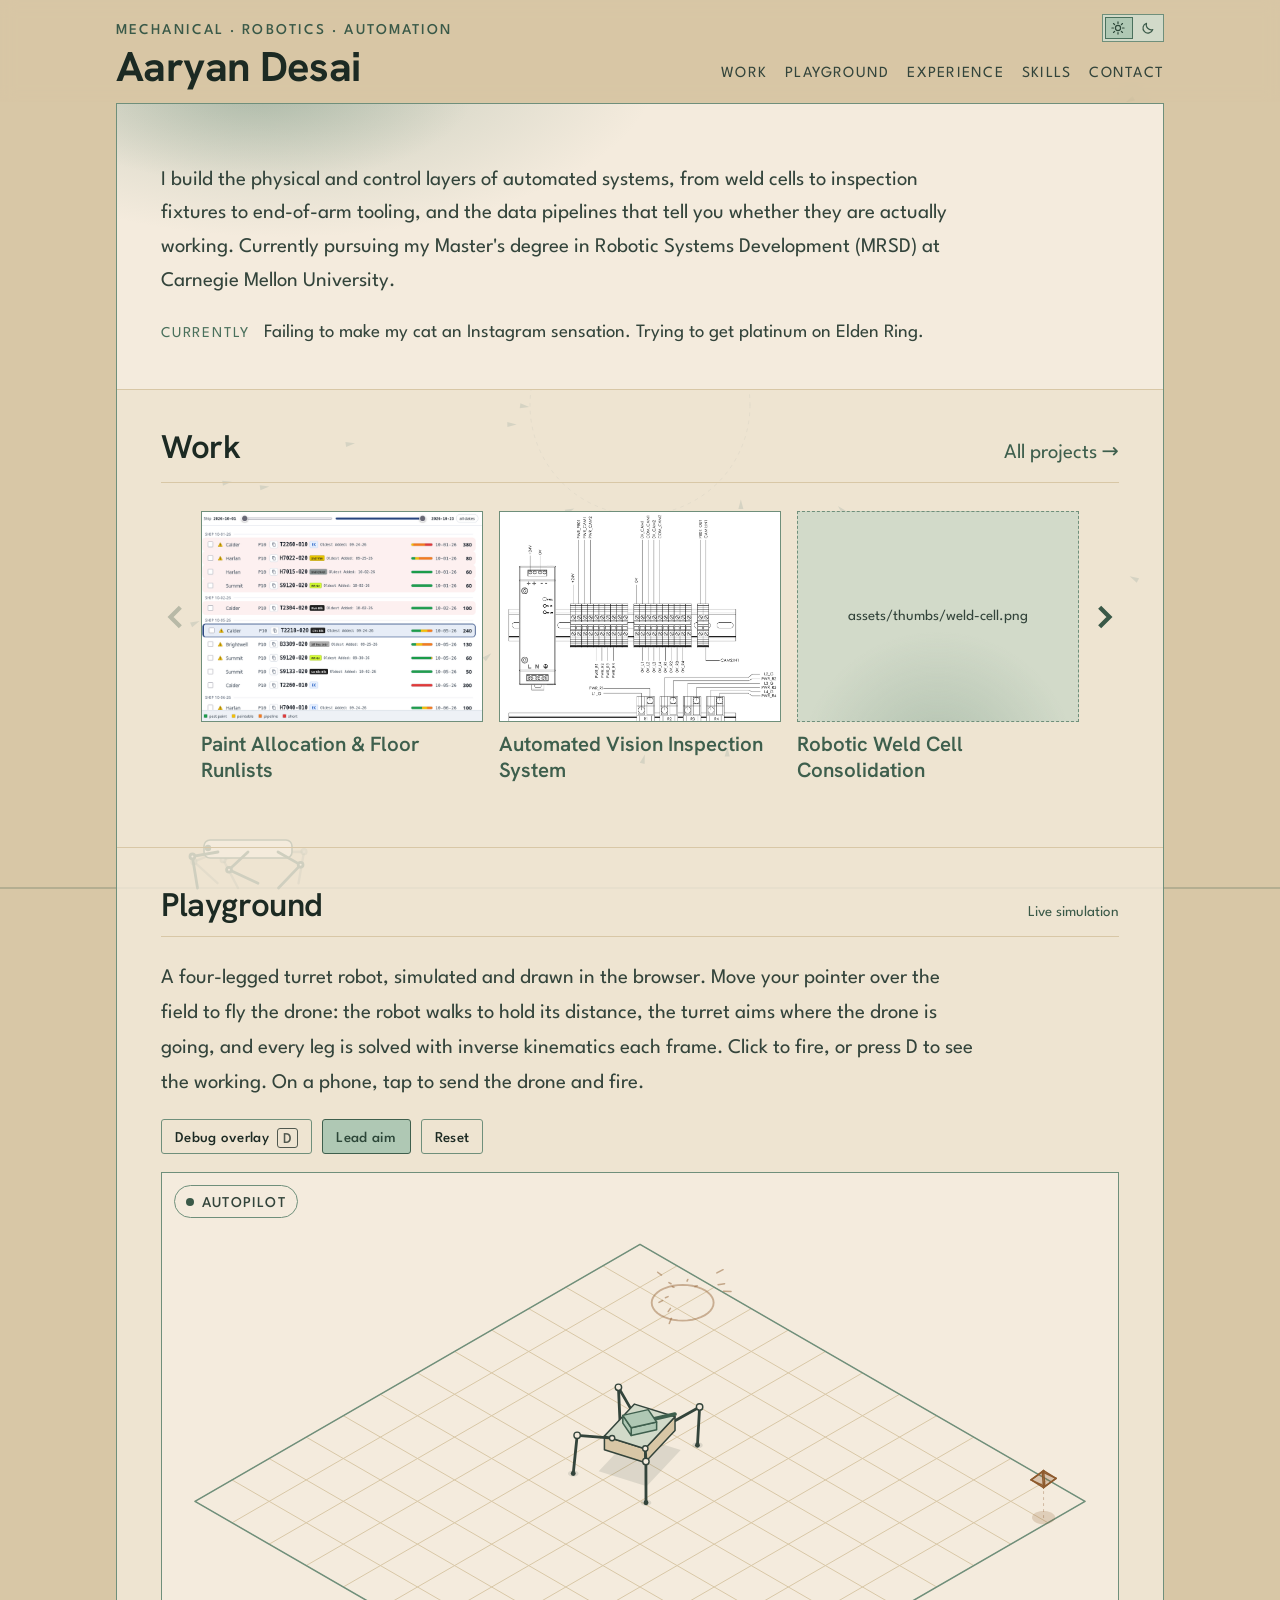
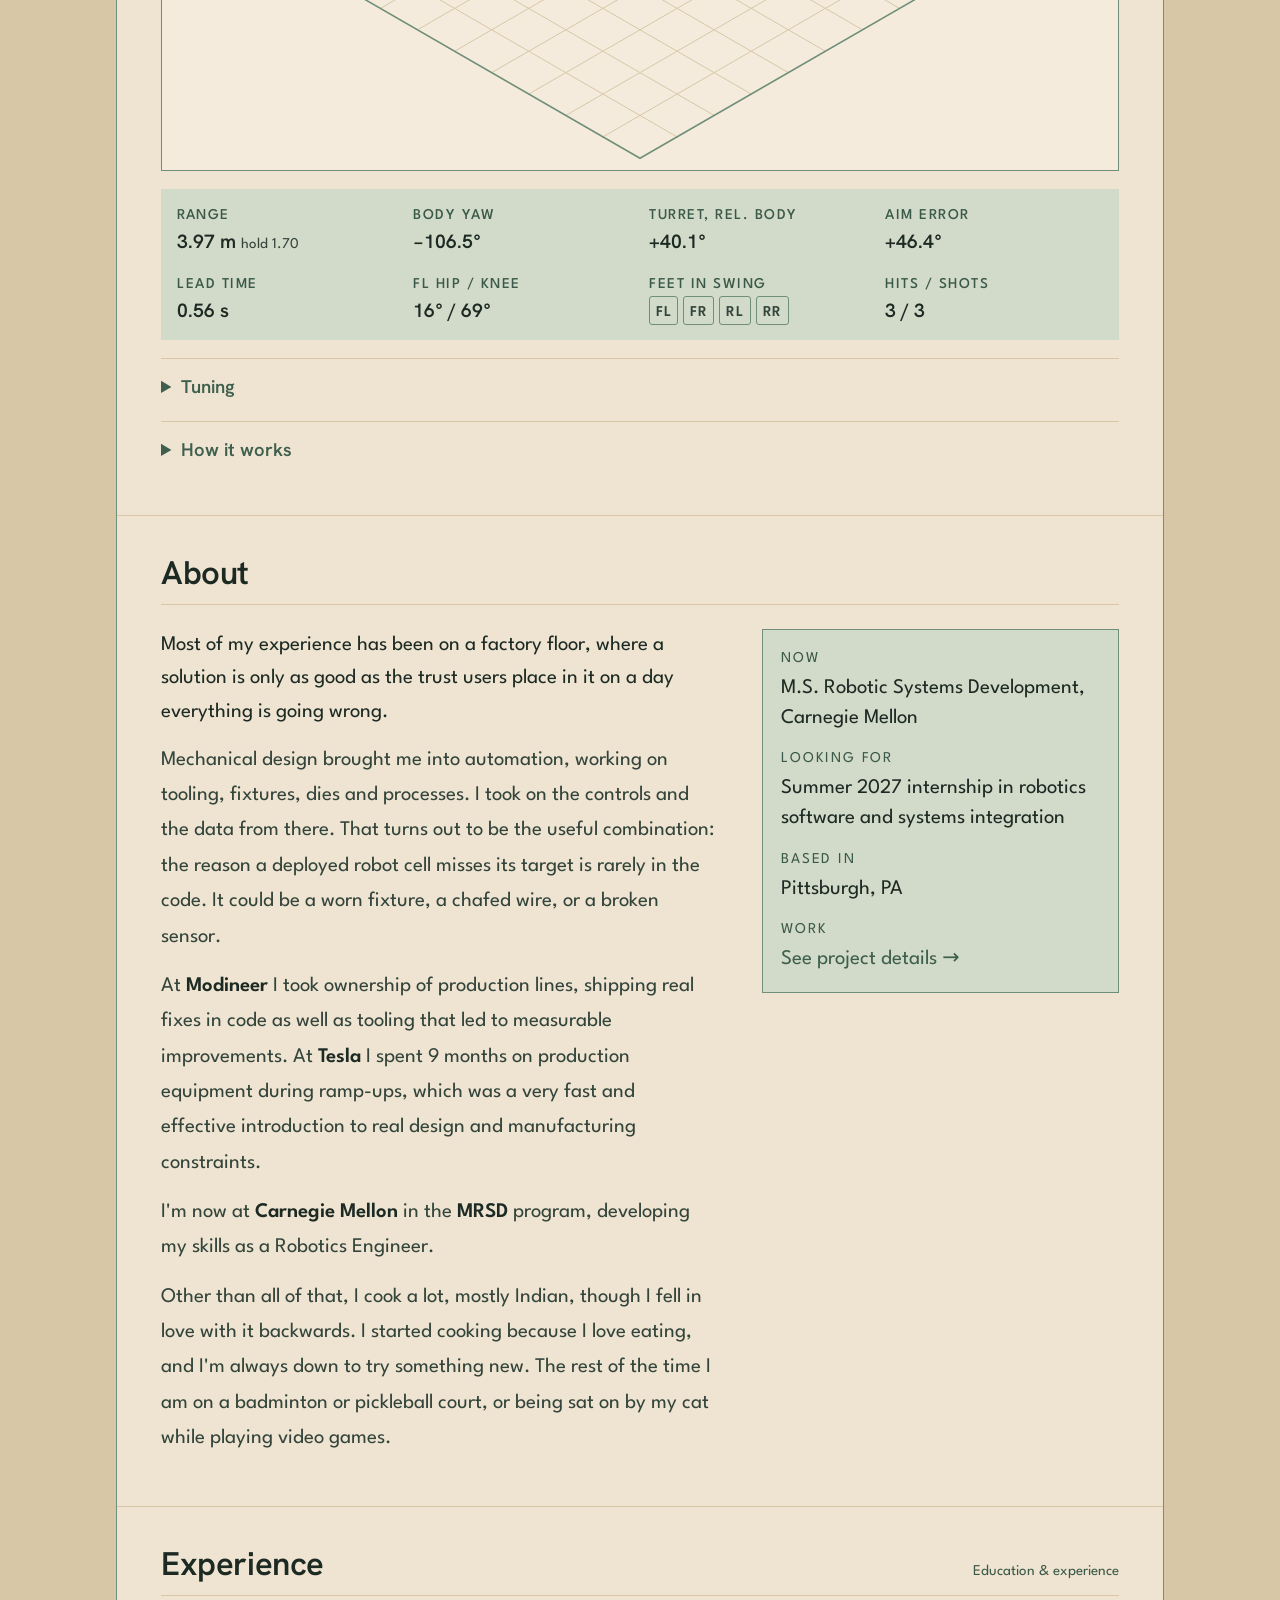
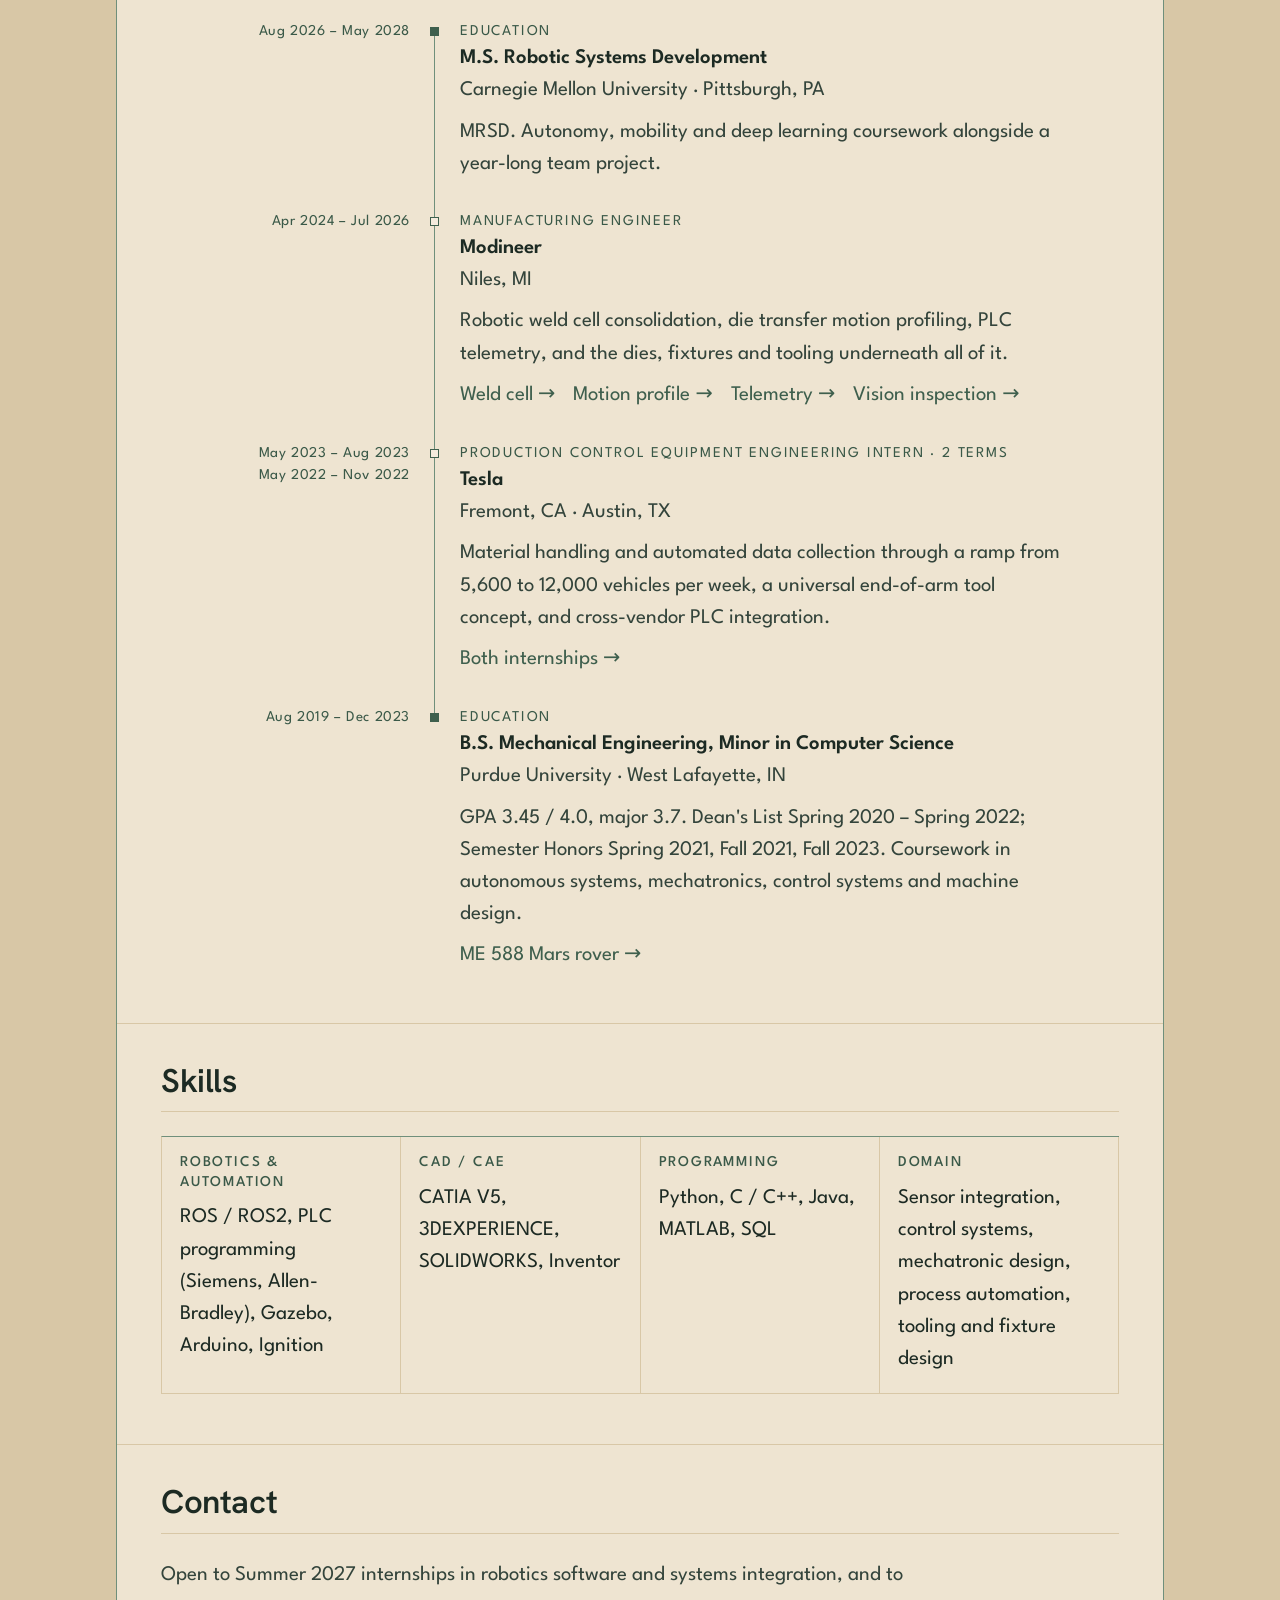
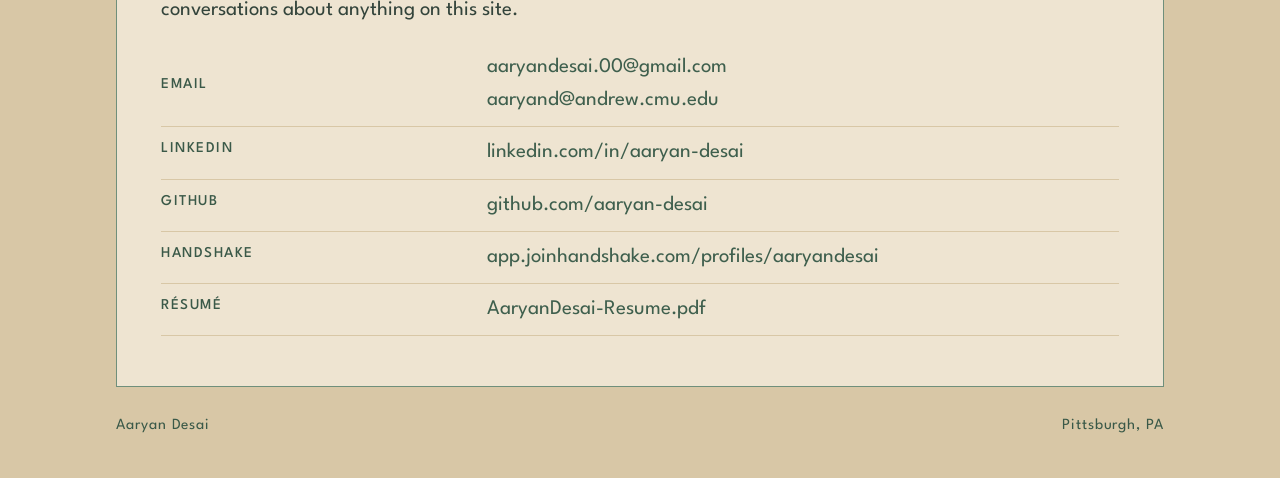
==== commit 49e0c179: "Remove the Playground's Run simulation button .sim-btn's display: inline-flex overrode the button's " ====
--- a/index.html
+++ b/index.html
@@ -126,7 +126,6 @@
         <div class="sim-field">
           <canvas data-role="canvas" tabindex="0" aria-label="Turret robot simulation. Move the pointer to steer the drone; click, Space or Enter to fire; D toggles the debug overlay."></canvas>
           <span class="sim-mode" data-role="mode" data-mode="auto">Autopilot</span>
-          <button class="sim-btn sim-run" data-role="run" type="button" hidden>Run simulation</button>
         </div>
 
         <dl class="sim-telemetry">
--- a/assets/site.css
+++ b/assets/site.css
@@ -1262,12 +1262,6 @@
 }
 .sim-mode::before { content: ""; width: 8px; height: 8px; border-radius: 50%; background: var(--ink-faint); margin-top: -3px; }
 .sim-mode[data-mode="manual"]::before { background: var(--sim-enemy); }
-.sim-run {
-  position: absolute; inset: 0;
-  margin: auto;
-  width: max-content; height: max-content;
-  background: var(--surface);
-}
 @media (max-width: 600px) { .sim-field { aspect-ratio: 1 / 1; } }
 
 .sim-telemetry {
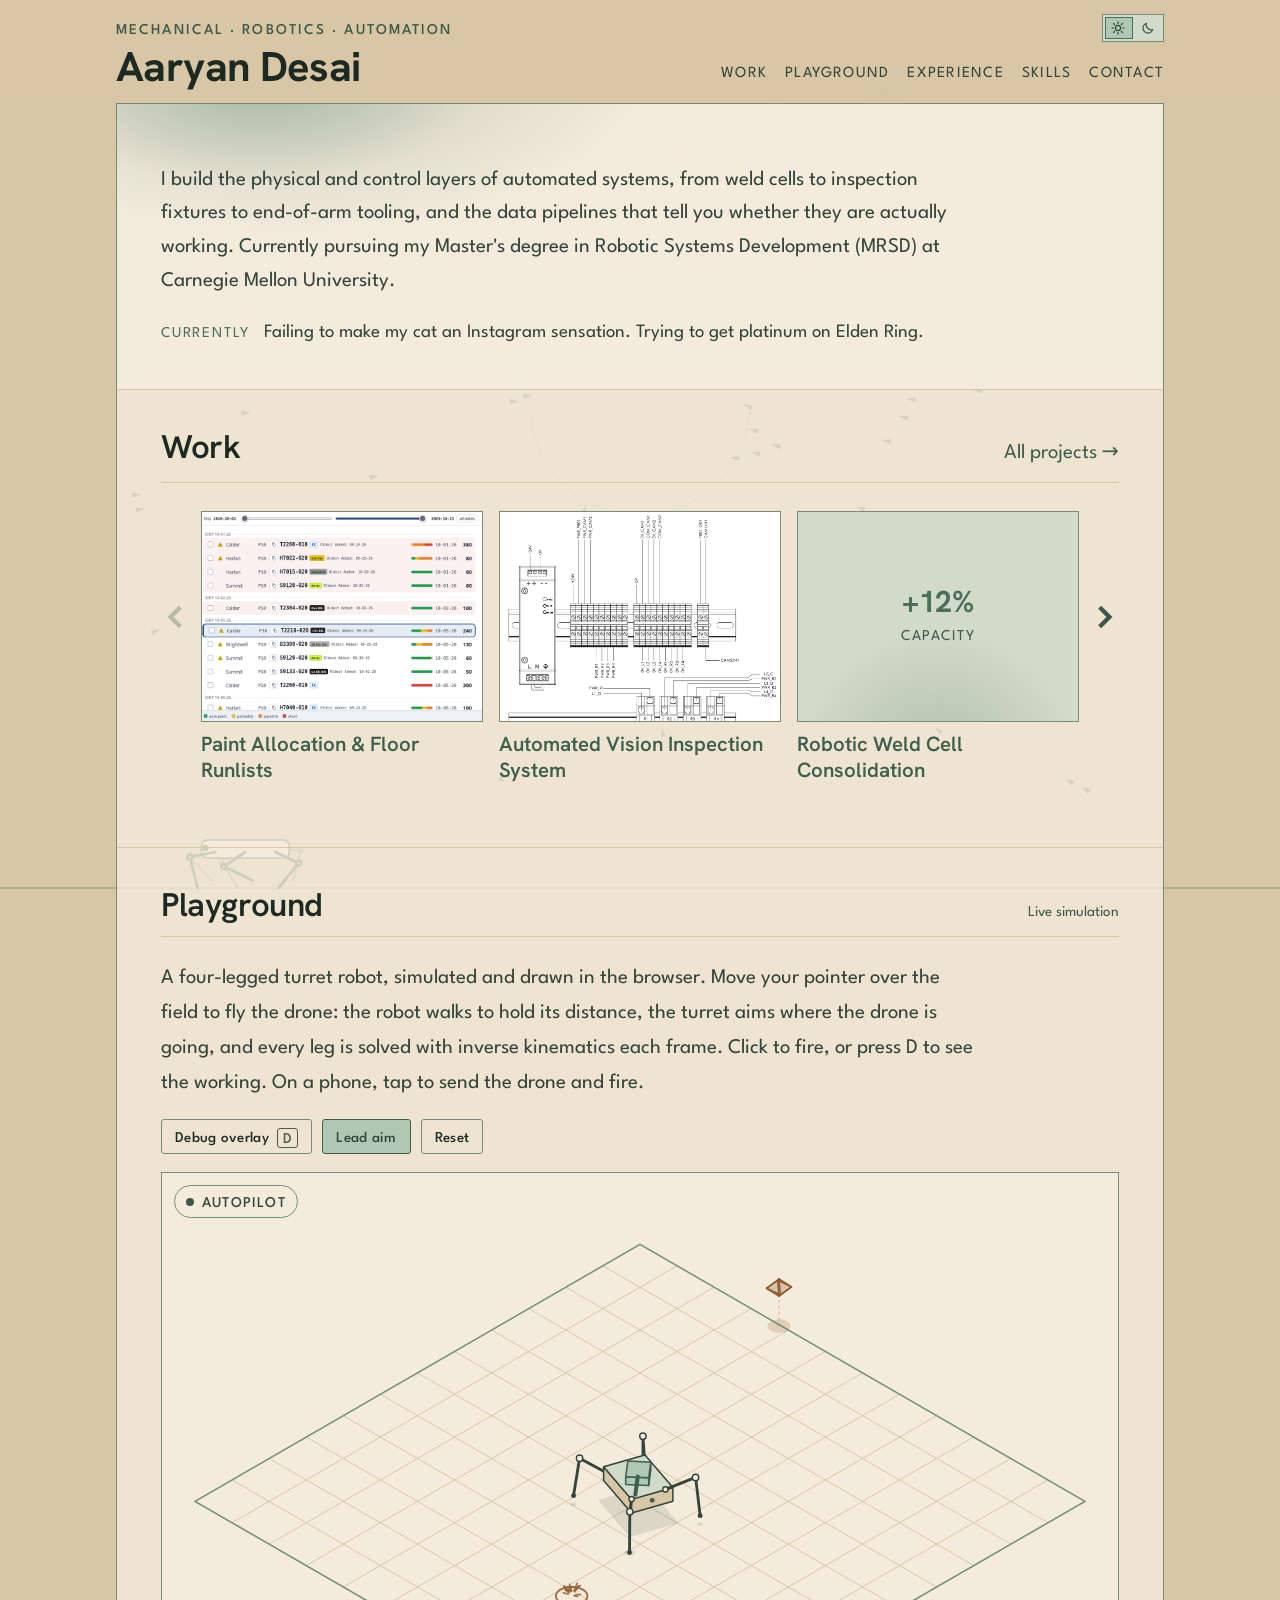
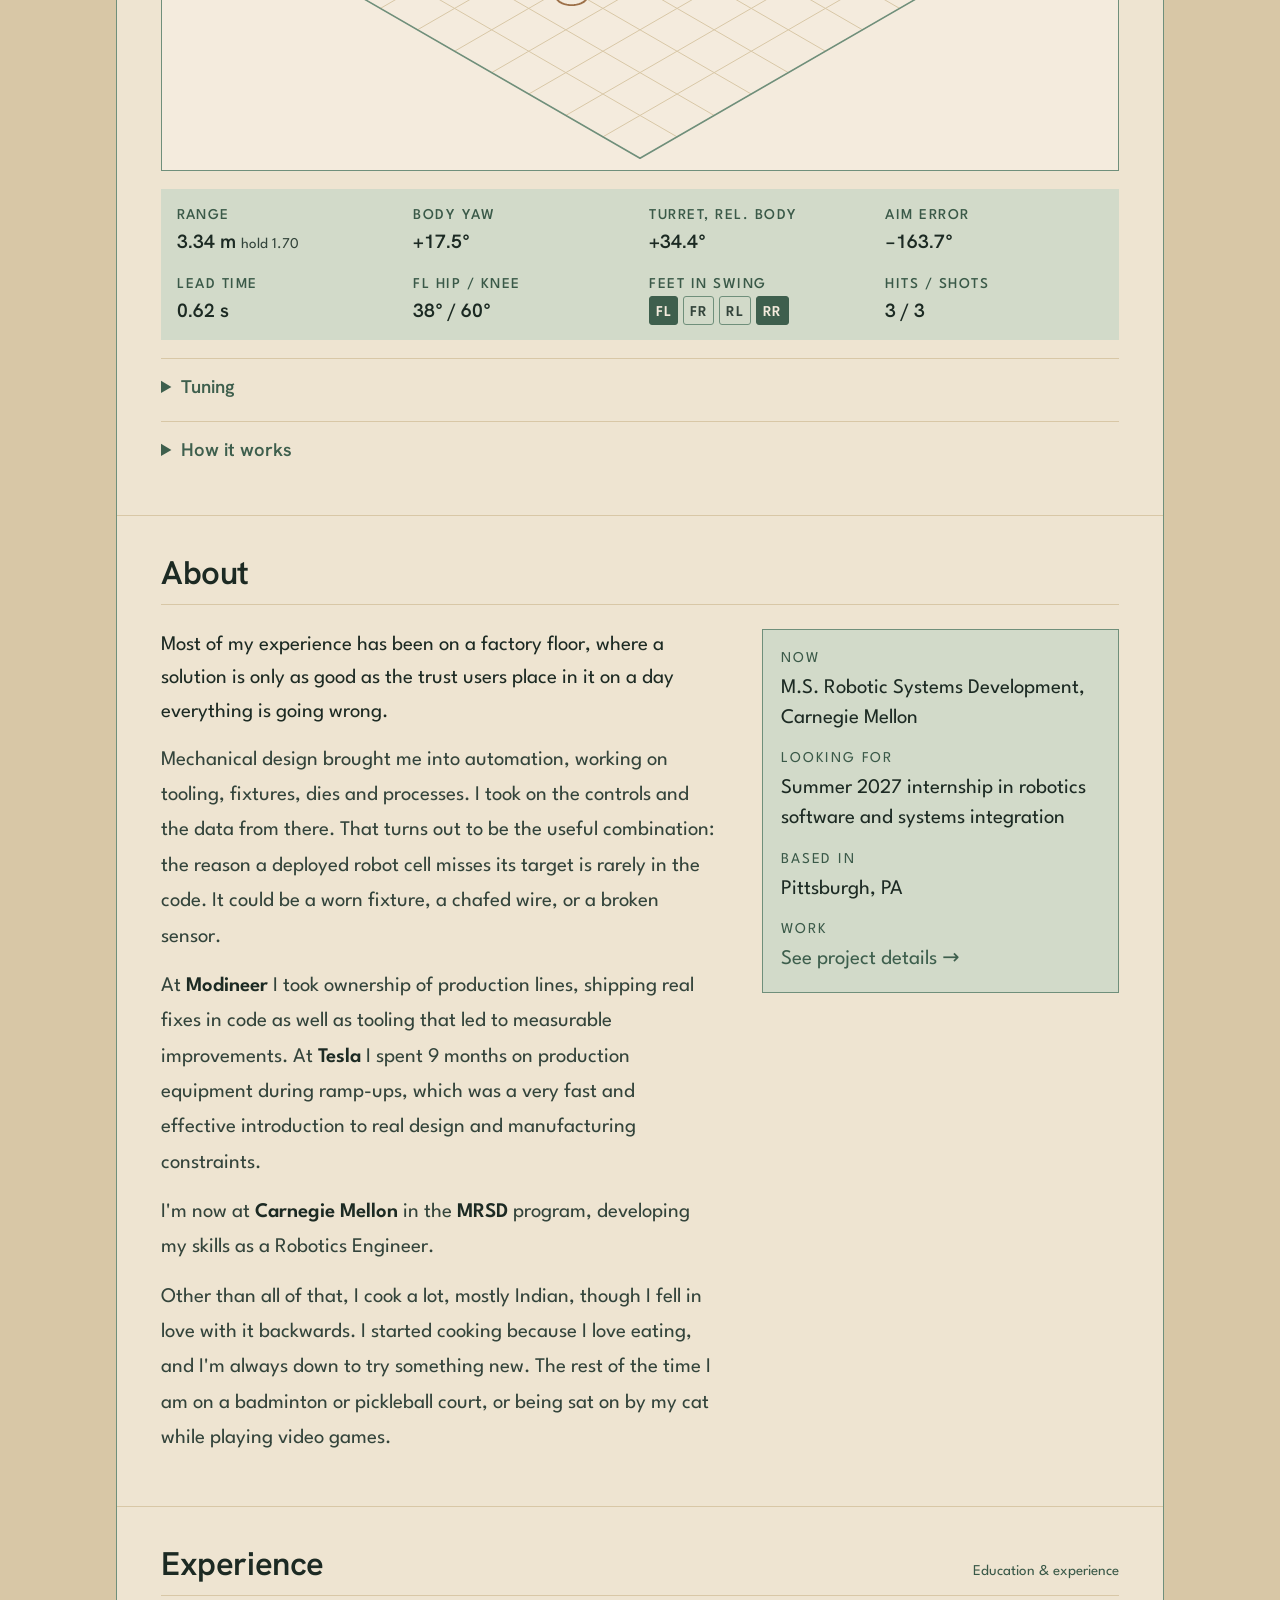
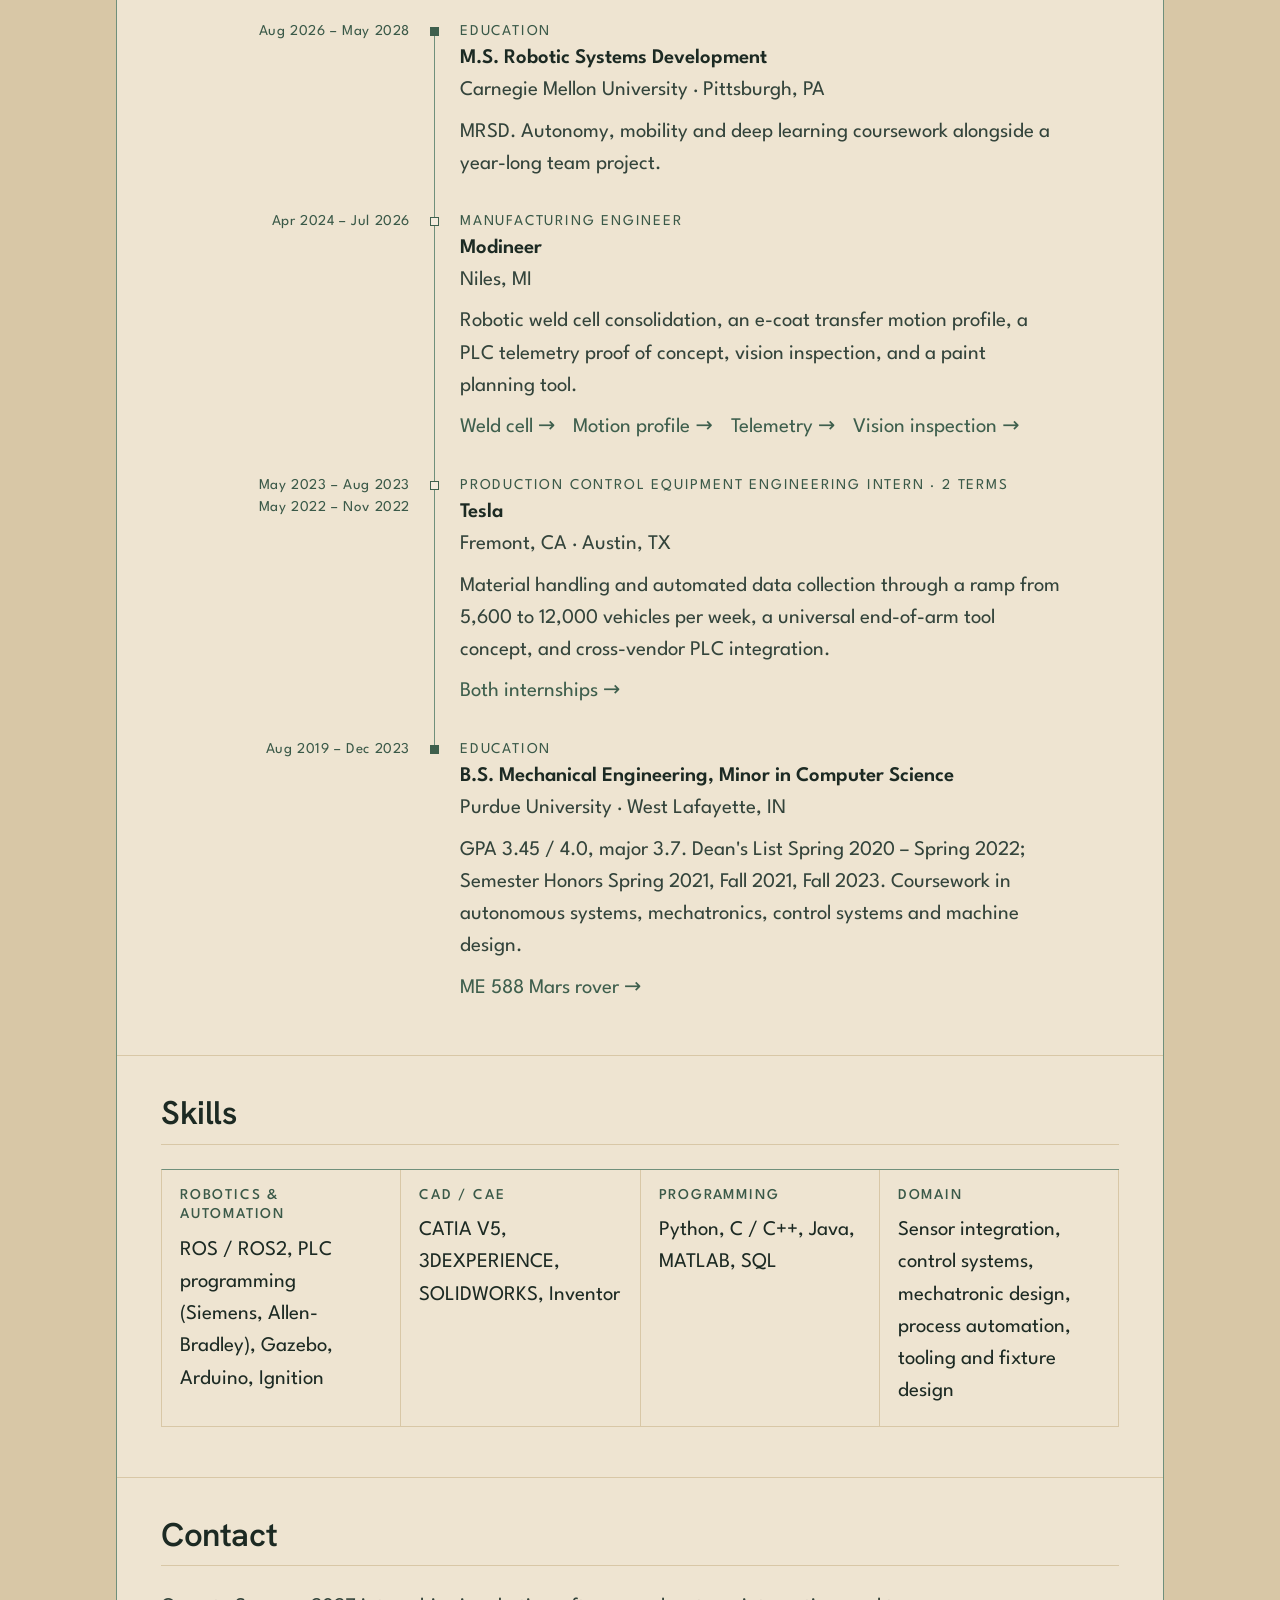
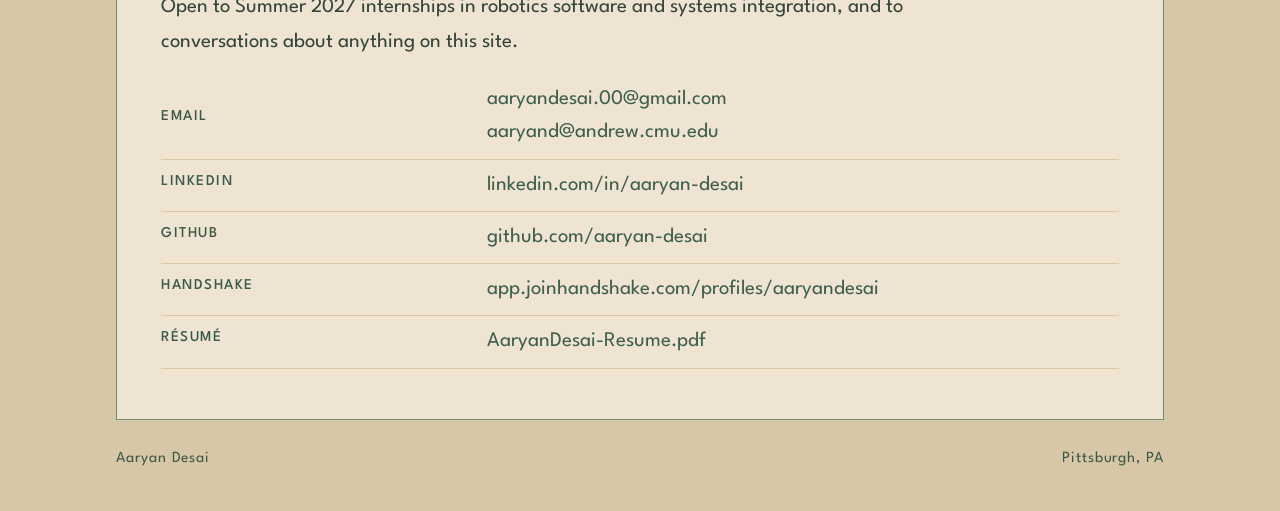
==== commit 049b00a8: "Trim project pages to verified facts and add WIP banner Rewrite every work page as a one-line summar" ====
--- a/index.html
+++ b/index.html
@@ -75,12 +75,12 @@
           <span class="tile-title">Automated Vision Inspection System</span>
         </a>
         <a class="tile" href="work/weld-cell.html">
-          <span class="tile-thumb is-empty"><span class="hint">assets/thumbs/weld-cell.png</span></span>
+          <span class="tile-thumb is-stat"><span class="stat">+12%</span><span class="stat-label">Capacity</span></span>
           <span class="tile-title">Robotic Weld Cell Consolidation</span>
         </a>
         <a class="tile" href="work/die-transfer.html">
-          <span class="tile-thumb is-stat"><span class="stat">1.7s &rarr; 1.1s</span><span class="stat-label">Transfer time</span></span>
-          <span class="tile-title">Die Transfer Motion Profile</span>
+          <span class="tile-thumb is-stat"><span class="stat">1.7s &rarr; 1.1s</span><span class="stat-label">Cycle time</span></span>
+          <span class="tile-title">E-Coat Transfer Motion Profile</span>
         </a>
         <a class="tile" href="work/plc-telemetry.html">
           <span class="tile-thumb"><img src="assets/thumbs/plc-telemetry.png" alt=""></span>
@@ -95,7 +95,7 @@
           <span class="tile-title">Tesla &mdash; Production Control Equipment</span>
         </a>
         <a class="tile" href="work/mars-rover.html">
-          <span class="tile-thumb is-empty"><span class="hint">assets/thumbs/mars-rover.png</span></span>
+          <span class="tile-thumb is-stat"><span class="stat">95%</span><span class="stat-label">Arena trials</span></span>
           <span class="tile-title">ME 588 Autonomous Mars Rover</span>
         </a>
       </div>
@@ -250,8 +250,8 @@
             <div class="tl-kind">Manufacturing Engineer</div>
             <div class="tl-title">Modineer</div>
             <div class="tl-org">Niles, MI</div>
-            <p class="tl-note">Robotic weld cell consolidation, die transfer motion profiling, PLC telemetry,
-            and the dies, fixtures and tooling underneath all of it.</p>
+            <p class="tl-note">Robotic weld cell consolidation, an e-coat transfer motion profile, a PLC telemetry
+            proof of concept, vision inspection, and a paint planning tool.</p>
             <div class="tl-links">
               <a href="work/weld-cell.html">Weld cell &rarr;</a>
               <a href="work/die-transfer.html">Motion profile &rarr;</a>
--- a/assets/site.css
+++ b/assets/site.css
@@ -35,6 +35,8 @@
   --mx-line:     #3E5F4D;   /* discipline-box outlines; dark mode leaves this unset */
   --sim-enemy:   #8E5B2E;   /* Playground drone: tan pushed dark, the one warm mark; 4.8:1 on cream */
   --glass:       rgba(244, 235, 221, 0.80);   /* --surface at 80%: the sheet the backdrop shows through */
+  --tape:        #C08A2A;   /* work-in-progress caution tape: tan pushed to amber */
+  --tape-ink:    #1C2A23;
 
   --glow-a:      rgba(111, 143, 123, 0.34);
   --glow-b:      rgba(111, 143, 123, 0.00);
@@ -66,6 +68,8 @@
     --mx-line:     initial;
     --sim-enemy:   #FF6B4F;
     --glass:       rgba(20, 43, 60, 0.80);
+    --tape:        #F0B380;
+    --tape-ink:    #0C1A24;
 
     --glow-a:      rgba(249, 98, 86, 0.50);
     --glow-b:      rgba(249, 98, 86, 0.00);
@@ -96,6 +100,8 @@
   --mx-line:     initial;
   --sim-enemy:   #FF6B4F;
   --glass:       rgba(20, 43, 60, 0.80);
+  --tape:        #F0B380;
+  --tape-ink:    #0C1A24;
 
   --glow-a:      rgba(249, 98, 86, 0.50);
   --glow-b:      rgba(249, 98, 86, 0.00);
@@ -463,7 +469,6 @@
 }
 .index-row:hover .index-title { color: var(--accent); }
 .index-row:hover .tile-thumb { border-color: var(--accent); }
-.index-row .index-thumb.is-empty { padding: 8px; }
 
 .index-main { display: grid; gap: 7px; }
 .index-title {
@@ -634,29 +639,88 @@
 .plate { margin: 26px 0 0; }
 .plate img { border: 1px solid var(--rule-firm); background: var(--sunk); width: 100%; }
 
-.plate-empty {
-  border: 1px dashed var(--rule-firm);
+/* a set of small plates, two across */
+.plate-grid {
+  margin-top: 26px;
+  display: grid;
+  grid-template-columns: repeat(2, minmax(0, 1fr));
+  gap: 22px 18px;
+}
+.plate-grid .plate { margin: 0; }
+.plate-grid .plate img { aspect-ratio: 4 / 3; object-fit: contain; }
+@media (max-width: 560px) { .plate-grid { grid-template-columns: minmax(0, 1fr); } }
+
+/* ---------- work in progress ----------------------------- */
+/* Caution tape for anything still being made. .wip fills an image
+   slot; .wip-chip sits inline where a value is still coming. */
+.wip {
+  --stripes: repeating-linear-gradient(-45deg,
+               var(--tape) 0 14px, var(--tape-ink) 14px 28px);
+  position: relative;
+  aspect-ratio: 16 / 9;
+  border: 1px solid var(--rule-firm);
   background: var(--sunk);
   background-image: radial-gradient(ellipse 70% 90% at 50% 120%, var(--glow-a), var(--glow-b) 70%);
-  aspect-ratio: 16 / 9;
-  max-width: 100%;
   display: grid;
   place-content: center;
-  gap: 6px;
+  justify-items: center;
+  gap: 4px;
+  padding: 34px 20px;
   text-align: center;
-  padding: 20px;
-}
-.plate-empty .slot {
+  overflow: hidden;
+}
+.wip::before, .wip::after {
+  content: "";
+  position: absolute;
+  left: 0; right: 0;
+  height: 14px;
+  background: var(--stripes);
+  background-size: 39.6px 100%;   /* one stripe pair across the diagonal: 28 * sqrt(2) */
+  animation: wip-tape 1.6s linear infinite;
+}
+.wip::before { top: 0; }
+.wip::after  { bottom: 0; animation-direction: reverse; }
+@keyframes wip-tape { to { background-position: 39.6px 0; } }
+
+.wip-cone {
+  width: 46px; height: 46px;
+  color: var(--tape);
+  transform-origin: 50% 100%;
+  margin-bottom: 4px;
+}
+.wip:hover .wip-cone { animation: wip-wobble 0.6s ease-in-out 2; }
+@keyframes wip-wobble {
+  25% { transform: rotate(-8deg); }
+  75% { transform: rotate(8deg); }
+}
+
+.wip-tag {
+  font-family: var(--font-accent);
+  font-size: 15px;
+  letter-spacing: 0.14em;
+  text-transform: uppercase;
+  color: var(--ink-faint);
+}
+.wip-what {
+  font-family: var(--font-head);
+  font-size: 1.28rem;
+  font-weight: 600;
+  color: var(--head);
+}
+
+.wip-chip {
+  display: inline-block;
+  padding: 1px 8px 1px 14px;
+  border: 1px solid var(--rule-firm);
+  background:   /* a short run of tape down the left edge, then the chip */
+    linear-gradient(90deg, transparent 0 7px, var(--sunk) 7px),
+    repeating-linear-gradient(-45deg, var(--tape) 0 4px, var(--tape-ink) 4px 8px);
   font-family: var(--font-accent);
   font-size: 15px;
   letter-spacing: 0.1em;
   text-transform: uppercase;
-  color: var(--ink-faint);
-}
-.plate-empty .hint {
-  font-family: var(--font-accent);
-  font-size: 15.5px;
   color: var(--ink-soft);
+  white-space: nowrap;
 }
 
 .plate figcaption {
@@ -690,23 +754,16 @@
 .spec th.mid { vertical-align: middle; }
 .table-scroll { overflow-x: auto; }
 
-/* revision note - the "you fill this in" marker */
-.revnote {
-  border-left: 2px solid var(--signal);
-  background: var(--sunk);
-  padding: 12px 15px;
-  margin-top: 20px;
-}
-.revnote .rev-tag {
-  font-family: var(--font-accent);
-  font-size: 15px;
-  letter-spacing: 0.12em;
-  text-transform: uppercase;
-  color: var(--signal-lift);
-  display: block;
-  margin-bottom: 4px;
-}
-.revnote p { font-size: var(--text); color: var(--ink-soft); line-height: 1.55; }
+/* footnote under a page's last section */
+.footnote {
+  margin-top: 28px;
+  padding-top: 10px;
+  border-top: 1px solid var(--rule);
+  font-family: var(--font-accent);
+  font-size: 15.5px;
+  color: var(--ink-faint);
+  line-height: 1.5;
+}
 
 /* ---------- footer --------------------------------------- */
 
@@ -1092,23 +1149,6 @@
 }
 .tile-thumb img { width: 100%; height: 100%; object-fit: cover; }
 
-/* thumbnail slot - same language as .plate-empty */
-.tile-thumb.is-empty {
-  border-style: dashed;
-  background-image: radial-gradient(ellipse 70% 90% at 50% 120%, var(--glow-a), var(--glow-b) 70%);
-  display: grid;
-  place-content: center;
-  text-align: center;
-  padding: 14px;
-}
-.tile-thumb .hint {
-  font-family: var(--font-accent);
-  font-size: 15px;
-  line-height: 1.4;
-  color: var(--ink-soft);
-  overflow-wrap: anywhere;
-}
-
 .tile-title {
   font-family: var(--font-head);
   font-size: 1.28rem;
